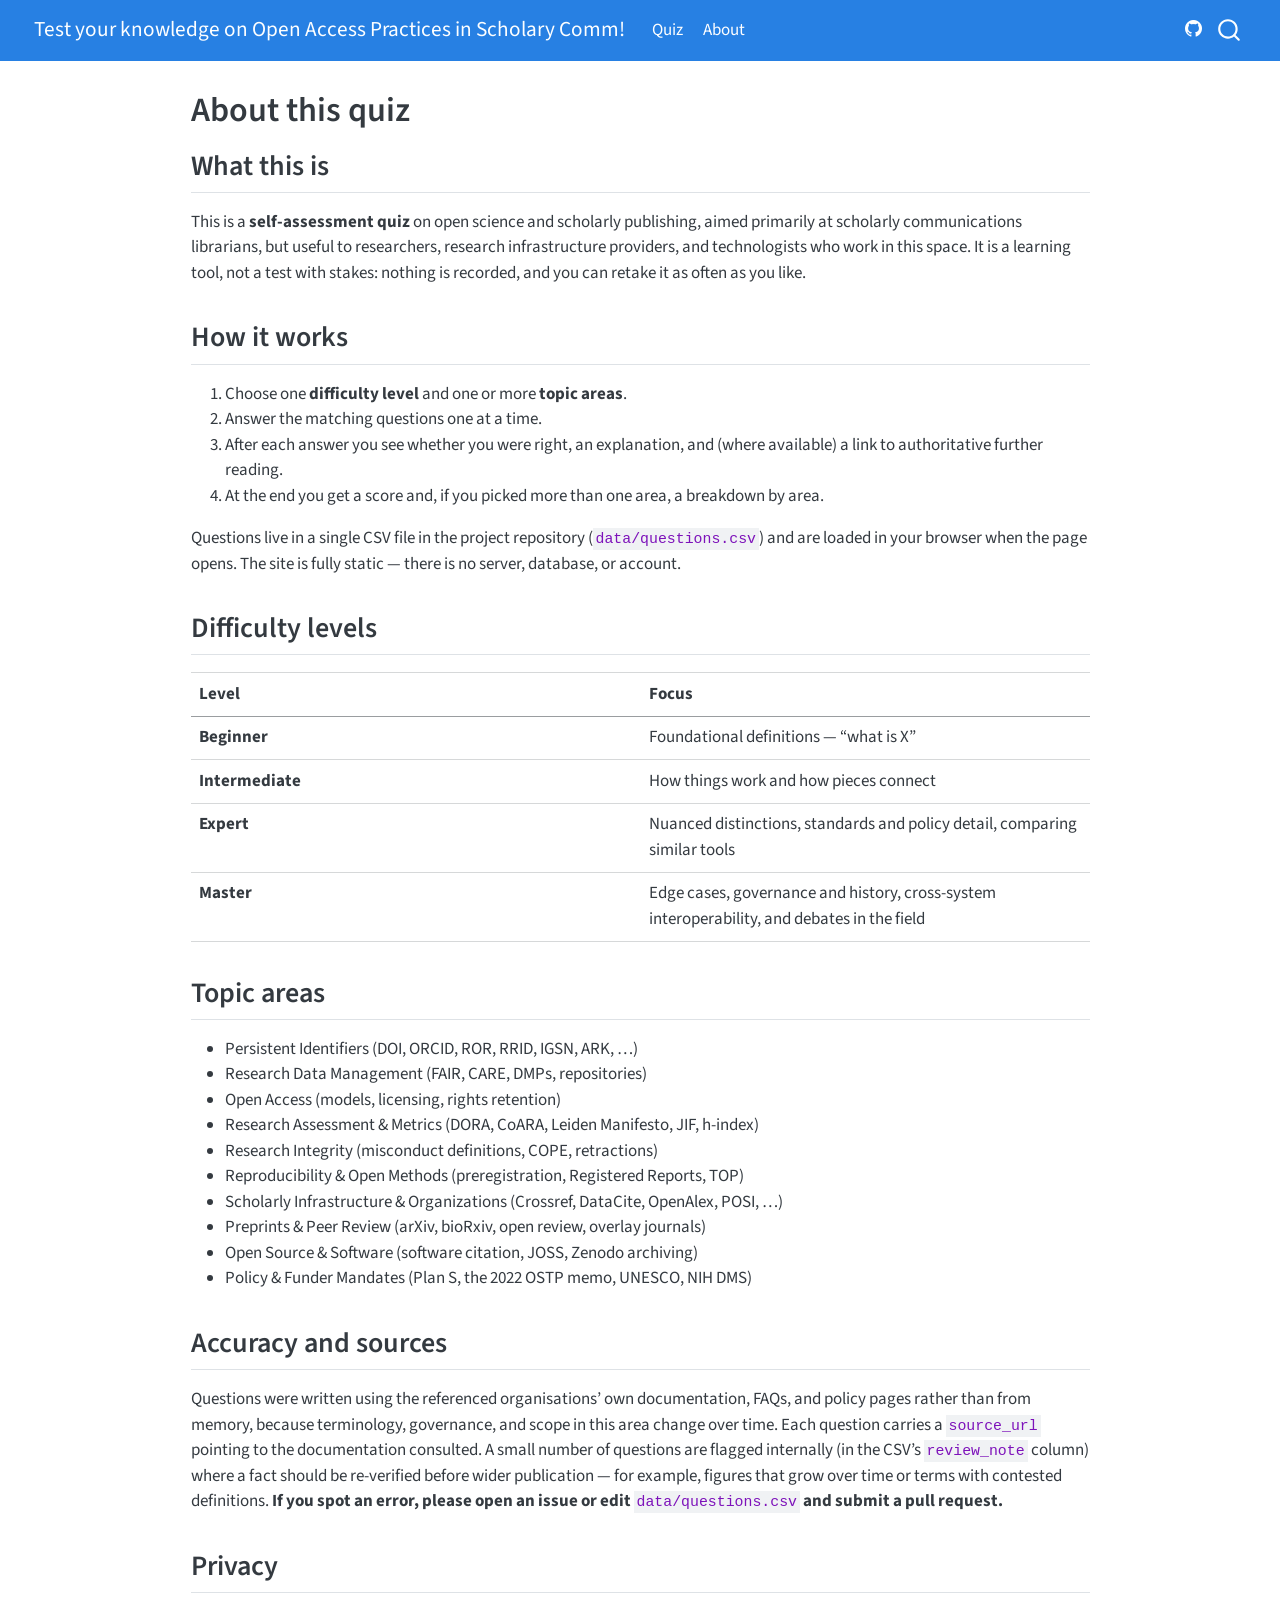
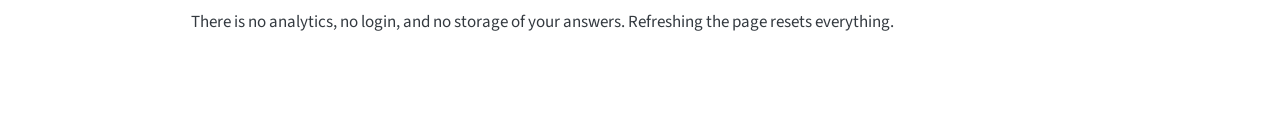
==== about.html @ f2f1d15b "Built site for gh-pages" ====
<!DOCTYPE html>
<html xmlns="http://www.w3.org/1999/xhtml" lang="en" xml:lang="en"><head>

<meta charset="utf-8">
<meta name="generator" content="quarto-1.8.25">

<meta name="viewport" content="width=device-width, initial-scale=1.0, user-scalable=yes">


<title>About this quiz – Test your knowledge on Open Access Practices in Scholary Comm!</title>
<style>
code{white-space: pre-wrap;}
span.smallcaps{font-variant: small-caps;}
div.columns{display: flex; gap: min(4vw, 1.5em);}
div.column{flex: auto; overflow-x: auto;}
div.hanging-indent{margin-left: 1.5em; text-indent: -1.5em;}
ul.task-list{list-style: none;}
ul.task-list li input[type="checkbox"] {
  width: 0.8em;
  margin: 0 0.8em 0.2em -1em; /* quarto-specific, see https://github.com/quarto-dev/quarto-cli/issues/4556 */ 
  vertical-align: middle;
}
</style>


<script src="site_libs/quarto-nav/quarto-nav.js"></script>
<script src="site_libs/quarto-nav/headroom.min.js"></script>
<script src="site_libs/clipboard/clipboard.min.js"></script>
<script src="site_libs/quarto-search/autocomplete.umd.js"></script>
<script src="site_libs/quarto-search/fuse.min.js"></script>
<script src="site_libs/quarto-search/quarto-search.js"></script>
<meta name="quarto:offset" content="./">
<script src="site_libs/quarto-html/quarto.js" type="module"></script>
<script src="site_libs/quarto-html/tabsets/tabsets.js" type="module"></script>
<script src="site_libs/quarto-html/axe/axe-check.js" type="module"></script>
<script src="site_libs/quarto-html/popper.min.js"></script>
<script src="site_libs/quarto-html/tippy.umd.min.js"></script>
<script src="site_libs/quarto-html/anchor.min.js"></script>
<link href="site_libs/quarto-html/tippy.css" rel="stylesheet">
<link href="site_libs/quarto-html/quarto-syntax-highlighting-7b89279ff1a6dce999919e0e67d4d9ec.css" rel="stylesheet" id="quarto-text-highlighting-styles">
<script src="site_libs/bootstrap/bootstrap.min.js"></script>
<link href="site_libs/bootstrap/bootstrap-icons.css" rel="stylesheet">
<link href="site_libs/bootstrap/bootstrap-02afda6dcc36a1441e1e183614794f8f.min.css" rel="stylesheet" append-hash="true" id="quarto-bootstrap" data-mode="light">
<script id="quarto-search-options" type="application/json">{
  "location": "navbar",
  "copy-button": false,
  "collapse-after": 3,
  "panel-placement": "end",
  "type": "overlay",
  "limit": 50,
  "keyboard-shortcut": [
    "f",
    "/",
    "s"
  ],
  "show-item-context": false,
  "language": {
    "search-no-results-text": "No results",
    "search-matching-documents-text": "matching documents",
    "search-copy-link-title": "Copy link to search",
    "search-hide-matches-text": "Hide additional matches",
    "search-more-match-text": "more match in this document",
    "search-more-matches-text": "more matches in this document",
    "search-clear-button-title": "Clear",
    "search-text-placeholder": "",
    "search-detached-cancel-button-title": "Cancel",
    "search-submit-button-title": "Submit",
    "search-label": "Search"
  }
}</script>
<meta name="viewport" content="width=device-width, initial-scale=1">


<link rel="stylesheet" href="styles.css">
</head>

<body class="nav-fixed fullcontent quarto-light">

<div id="quarto-search-results"></div>
  <header id="quarto-header" class="headroom fixed-top">
    <nav class="navbar navbar-expand-lg " data-bs-theme="dark">
      <div class="navbar-container container-fluid">
      <div class="navbar-brand-container mx-auto">
    <a href="./index.html" class="navbar-brand navbar-brand-logo">
    </a>
    <a class="navbar-brand" href="./index.html">
    <span class="navbar-title">Test your knowledge on Open Access Practices in Scholary Comm!</span>
    </a>
  </div>
            <div id="quarto-search" class="" title="Search"></div>
          <button class="navbar-toggler" type="button" data-bs-toggle="collapse" data-bs-target="#navbarCollapse" aria-controls="navbarCollapse" role="menu" aria-expanded="false" aria-label="Toggle navigation" onclick="if (window.quartoToggleHeadroom) { window.quartoToggleHeadroom(); }">
  <span class="navbar-toggler-icon"></span>
</button>
          <div class="collapse navbar-collapse" id="navbarCollapse">
            <ul class="navbar-nav navbar-nav-scroll me-auto">
  <li class="nav-item">
    <a class="nav-link" href="./index.html"> 
<span class="menu-text">Quiz</span></a>
  </li>  
  <li class="nav-item">
    <a class="nav-link active" href="./about.html" aria-current="page"> 
<span class="menu-text">About</span></a>
  </li>  
</ul>
          </div> <!-- /navcollapse -->
            <div class="quarto-navbar-tools">
    <a href="https://github.com/" title="" class="quarto-navigation-tool px-1" aria-label=""><i class="bi bi-github"></i></a>
</div>
      </div> <!-- /container-fluid -->
    </nav>
</header>
<!-- content -->
<div id="quarto-content" class="quarto-container page-columns page-rows-contents page-layout-article page-navbar">
<!-- sidebar -->
<!-- margin-sidebar -->
    
<!-- main -->
<main class="content" id="quarto-document-content">

<header id="title-block-header" class="quarto-title-block default">
<div class="quarto-title">
<h1 class="title">About this quiz</h1>
</div>



<div class="quarto-title-meta">

    
  
    
  </div>
  


</header>


<section id="what-this-is" class="level2">
<h2 class="anchored" data-anchor-id="what-this-is">What this is</h2>
<p>This is a <strong>self-assessment quiz</strong> on open science and scholarly publishing, aimed primarily at scholarly communications librarians, but useful to researchers, research infrastructure providers, and technologists who work in this space. It is a learning tool, not a test with stakes: nothing is recorded, and you can retake it as often as you like.</p>
</section>
<section id="how-it-works" class="level2">
<h2 class="anchored" data-anchor-id="how-it-works">How it works</h2>
<ol type="1">
<li>Choose one <strong>difficulty level</strong> and one or more <strong>topic areas</strong>.</li>
<li>Answer the matching questions one at a time.</li>
<li>After each answer you see whether you were right, an explanation, and (where available) a link to authoritative further reading.</li>
<li>At the end you get a score and, if you picked more than one area, a breakdown by area.</li>
</ol>
<p>Questions live in a single CSV file in the project repository (<code>data/questions.csv</code>) and are loaded in your browser when the page opens. The site is fully static — there is no server, database, or account.</p>
</section>
<section id="difficulty-levels" class="level2">
<h2 class="anchored" data-anchor-id="difficulty-levels">Difficulty levels</h2>
<table class="caption-top table">
<colgroup>
<col style="width: 50%">
<col style="width: 50%">
</colgroup>
<thead>
<tr class="header">
<th>Level</th>
<th>Focus</th>
</tr>
</thead>
<tbody>
<tr class="odd">
<td><strong>Beginner</strong></td>
<td>Foundational definitions — “what is X”</td>
</tr>
<tr class="even">
<td><strong>Intermediate</strong></td>
<td>How things work and how pieces connect</td>
</tr>
<tr class="odd">
<td><strong>Expert</strong></td>
<td>Nuanced distinctions, standards and policy detail, comparing similar tools</td>
</tr>
<tr class="even">
<td><strong>Master</strong></td>
<td>Edge cases, governance and history, cross-system interoperability, and debates in the field</td>
</tr>
</tbody>
</table>
</section>
<section id="topic-areas" class="level2">
<h2 class="anchored" data-anchor-id="topic-areas">Topic areas</h2>
<ul>
<li>Persistent Identifiers (DOI, ORCID, ROR, RRID, IGSN, ARK, …)</li>
<li>Research Data Management (FAIR, CARE, DMPs, repositories)</li>
<li>Open Access (models, licensing, rights retention)</li>
<li>Research Assessment &amp; Metrics (DORA, CoARA, Leiden Manifesto, JIF, h-index)</li>
<li>Research Integrity (misconduct definitions, COPE, retractions)</li>
<li>Reproducibility &amp; Open Methods (preregistration, Registered Reports, TOP)</li>
<li>Scholarly Infrastructure &amp; Organizations (Crossref, DataCite, OpenAlex, POSI, …)</li>
<li>Preprints &amp; Peer Review (arXiv, bioRxiv, open review, overlay journals)</li>
<li>Open Source &amp; Software (software citation, JOSS, Zenodo archiving)</li>
<li>Policy &amp; Funder Mandates (Plan S, the 2022 OSTP memo, UNESCO, NIH DMS)</li>
</ul>
</section>
<section id="accuracy-and-sources" class="level2">
<h2 class="anchored" data-anchor-id="accuracy-and-sources">Accuracy and sources</h2>
<p>Questions were written using the referenced organisations’ own documentation, FAQs, and policy pages rather than from memory, because terminology, governance, and scope in this area change over time. Each question carries a <code>source_url</code> pointing to the documentation consulted. A small number of questions are flagged internally (in the CSV’s <code>review_note</code> column) where a fact should be re-verified before wider publication — for example, figures that grow over time or terms with contested definitions. <strong>If you spot an error, please open an issue or edit <code>data/questions.csv</code> and submit a pull request.</strong></p>
</section>
<section id="privacy" class="level2">
<h2 class="anchored" data-anchor-id="privacy">Privacy</h2>
<p>There is no analytics, no login, and no storage of your answers. Refreshing the page resets everything.</p>


</section>

</main> <!-- /main -->
<script id="quarto-html-after-body" type="application/javascript">
  window.document.addEventListener("DOMContentLoaded", function (event) {
    const icon = "";
    const anchorJS = new window.AnchorJS();
    anchorJS.options = {
      placement: 'right',
      icon: icon
    };
    anchorJS.add('.anchored');
    const isCodeAnnotation = (el) => {
      for (const clz of el.classList) {
        if (clz.startsWith('code-annotation-')) {                     
          return true;
        }
      }
      return false;
    }
    const onCopySuccess = function(e) {
      // button target
      const button = e.trigger;
      // don't keep focus
      button.blur();
      // flash "checked"
      button.classList.add('code-copy-button-checked');
      var currentTitle = button.getAttribute("title");
      button.setAttribute("title", "Copied!");
      let tooltip;
      if (window.bootstrap) {
        button.setAttribute("data-bs-toggle", "tooltip");
        button.setAttribute("data-bs-placement", "left");
        button.setAttribute("data-bs-title", "Copied!");
        tooltip = new bootstrap.Tooltip(button, 
          { trigger: "manual", 
            customClass: "code-copy-button-tooltip",
            offset: [0, -8]});
        tooltip.show();    
      }
      setTimeout(function() {
        if (tooltip) {
          tooltip.hide();
          button.removeAttribute("data-bs-title");
          button.removeAttribute("data-bs-toggle");
          button.removeAttribute("data-bs-placement");
        }
        button.setAttribute("title", currentTitle);
        button.classList.remove('code-copy-button-checked');
      }, 1000);
      // clear code selection
      e.clearSelection();
    }
    const getTextToCopy = function(trigger) {
      const outerScaffold = trigger.parentElement.cloneNode(true);
      const codeEl = outerScaffold.querySelector('code');
      for (const childEl of codeEl.children) {
        if (isCodeAnnotation(childEl)) {
          childEl.remove();
        }
      }
      return codeEl.innerText;
    }
    const clipboard = new window.ClipboardJS('.code-copy-button:not([data-in-quarto-modal])', {
      text: getTextToCopy
    });
    clipboard.on('success', onCopySuccess);
    if (window.document.getElementById('quarto-embedded-source-code-modal')) {
      const clipboardModal = new window.ClipboardJS('.code-copy-button[data-in-quarto-modal]', {
        text: getTextToCopy,
        container: window.document.getElementById('quarto-embedded-source-code-modal')
      });
      clipboardModal.on('success', onCopySuccess);
    }
      var localhostRegex = new RegExp(/^(?:http|https):\/\/localhost\:?[0-9]*\//);
      var mailtoRegex = new RegExp(/^mailto:/);
        var filterRegex = new RegExp('/' + window.location.host + '/');
      var isInternal = (href) => {
          return filterRegex.test(href) || localhostRegex.test(href) || mailtoRegex.test(href);
      }
      // Inspect non-navigation links and adorn them if external
     var links = window.document.querySelectorAll('a[href]:not(.nav-link):not(.navbar-brand):not(.toc-action):not(.sidebar-link):not(.sidebar-item-toggle):not(.pagination-link):not(.no-external):not([aria-hidden]):not(.dropdown-item):not(.quarto-navigation-tool):not(.about-link)');
      for (var i=0; i<links.length; i++) {
        const link = links[i];
        if (!isInternal(link.href)) {
          // undo the damage that might have been done by quarto-nav.js in the case of
          // links that we want to consider external
          if (link.dataset.originalHref !== undefined) {
            link.href = link.dataset.originalHref;
          }
        }
      }
    function tippyHover(el, contentFn, onTriggerFn, onUntriggerFn) {
      const config = {
        allowHTML: true,
        maxWidth: 500,
        delay: 100,
        arrow: false,
        appendTo: function(el) {
            return el.parentElement;
        },
        interactive: true,
        interactiveBorder: 10,
        theme: 'quarto',
        placement: 'bottom-start',
      };
      if (contentFn) {
        config.content = contentFn;
      }
      if (onTriggerFn) {
        config.onTrigger = onTriggerFn;
      }
      if (onUntriggerFn) {
        config.onUntrigger = onUntriggerFn;
      }
      window.tippy(el, config); 
    }
    const noterefs = window.document.querySelectorAll('a[role="doc-noteref"]');
    for (var i=0; i<noterefs.length; i++) {
      const ref = noterefs[i];
      tippyHover(ref, function() {
        // use id or data attribute instead here
        let href = ref.getAttribute('data-footnote-href') || ref.getAttribute('href');
        try { href = new URL(href).hash; } catch {}
        const id = href.replace(/^#\/?/, "");
        const note = window.document.getElementById(id);
        if (note) {
          return note.innerHTML;
        } else {
          return "";
        }
      });
    }
    const xrefs = window.document.querySelectorAll('a.quarto-xref');
    const processXRef = (id, note) => {
      // Strip column container classes
      const stripColumnClz = (el) => {
        el.classList.remove("page-full", "page-columns");
        if (el.children) {
          for (const child of el.children) {
            stripColumnClz(child);
          }
        }
      }
      stripColumnClz(note)
      if (id === null || id.startsWith('sec-')) {
        // Special case sections, only their first couple elements
        const container = document.createElement("div");
        if (note.children && note.children.length > 2) {
          container.appendChild(note.children[0].cloneNode(true));
          for (let i = 1; i < note.children.length; i++) {
            const child = note.children[i];
            if (child.tagName === "P" && child.innerText === "") {
              continue;
            } else {
              container.appendChild(child.cloneNode(true));
              break;
            }
          }
          if (window.Quarto?.typesetMath) {
            window.Quarto.typesetMath(container);
          }
          return container.innerHTML
        } else {
          if (window.Quarto?.typesetMath) {
            window.Quarto.typesetMath(note);
          }
          return note.innerHTML;
        }
      } else {
        // Remove any anchor links if they are present
        const anchorLink = note.querySelector('a.anchorjs-link');
        if (anchorLink) {
          anchorLink.remove();
        }
        if (window.Quarto?.typesetMath) {
          window.Quarto.typesetMath(note);
        }
        if (note.classList.contains("callout")) {
          return note.outerHTML;
        } else {
          return note.innerHTML;
        }
      }
    }
    for (var i=0; i<xrefs.length; i++) {
      const xref = xrefs[i];
      tippyHover(xref, undefined, function(instance) {
        instance.disable();
        let url = xref.getAttribute('href');
        let hash = undefined; 
        if (url.startsWith('#')) {
          hash = url;
        } else {
          try { hash = new URL(url).hash; } catch {}
        }
        if (hash) {
          const id = hash.replace(/^#\/?/, "");
          const note = window.document.getElementById(id);
          if (note !== null) {
            try {
              const html = processXRef(id, note.cloneNode(true));
              instance.setContent(html);
            } finally {
              instance.enable();
              instance.show();
            }
          } else {
            // See if we can fetch this
            fetch(url.split('#')[0])
            .then(res => res.text())
            .then(html => {
              const parser = new DOMParser();
              const htmlDoc = parser.parseFromString(html, "text/html");
              const note = htmlDoc.getElementById(id);
              if (note !== null) {
                const html = processXRef(id, note);
                instance.setContent(html);
              } 
            }).finally(() => {
              instance.enable();
              instance.show();
            });
          }
        } else {
          // See if we can fetch a full url (with no hash to target)
          // This is a special case and we should probably do some content thinning / targeting
          fetch(url)
          .then(res => res.text())
          .then(html => {
            const parser = new DOMParser();
            const htmlDoc = parser.parseFromString(html, "text/html");
            const note = htmlDoc.querySelector('main.content');
            if (note !== null) {
              // This should only happen for chapter cross references
              // (since there is no id in the URL)
              // remove the first header
              if (note.children.length > 0 && note.children[0].tagName === "HEADER") {
                note.children[0].remove();
              }
              const html = processXRef(null, note);
              instance.setContent(html);
            } 
          }).finally(() => {
            instance.enable();
            instance.show();
          });
        }
      }, function(instance) {
      });
    }
        let selectedAnnoteEl;
        const selectorForAnnotation = ( cell, annotation) => {
          let cellAttr = 'data-code-cell="' + cell + '"';
          let lineAttr = 'data-code-annotation="' +  annotation + '"';
          const selector = 'span[' + cellAttr + '][' + lineAttr + ']';
          return selector;
        }
        const selectCodeLines = (annoteEl) => {
          const doc = window.document;
          const targetCell = annoteEl.getAttribute("data-target-cell");
          const targetAnnotation = annoteEl.getAttribute("data-target-annotation");
          const annoteSpan = window.document.querySelector(selectorForAnnotation(targetCell, targetAnnotation));
          const lines = annoteSpan.getAttribute("data-code-lines").split(",");
          const lineIds = lines.map((line) => {
            return targetCell + "-" + line;
          })
          let top = null;
          let height = null;
          let parent = null;
          if (lineIds.length > 0) {
              //compute the position of the single el (top and bottom and make a div)
              const el = window.document.getElementById(lineIds[0]);
              top = el.offsetTop;
              height = el.offsetHeight;
              parent = el.parentElement.parentElement;
            if (lineIds.length > 1) {
              const lastEl = window.document.getElementById(lineIds[lineIds.length - 1]);
              const bottom = lastEl.offsetTop + lastEl.offsetHeight;
              height = bottom - top;
            }
            if (top !== null && height !== null && parent !== null) {
              // cook up a div (if necessary) and position it 
              let div = window.document.getElementById("code-annotation-line-highlight");
              if (div === null) {
                div = window.document.createElement("div");
                div.setAttribute("id", "code-annotation-line-highlight");
                div.style.position = 'absolute';
                parent.appendChild(div);
              }
              div.style.top = top - 2 + "px";
              div.style.height = height + 4 + "px";
              div.style.left = 0;
              let gutterDiv = window.document.getElementById("code-annotation-line-highlight-gutter");
              if (gutterDiv === null) {
                gutterDiv = window.document.createElement("div");
                gutterDiv.setAttribute("id", "code-annotation-line-highlight-gutter");
                gutterDiv.style.position = 'absolute';
                const codeCell = window.document.getElementById(targetCell);
                const gutter = codeCell.querySelector('.code-annotation-gutter');
                gutter.appendChild(gutterDiv);
              }
              gutterDiv.style.top = top - 2 + "px";
              gutterDiv.style.height = height + 4 + "px";
            }
            selectedAnnoteEl = annoteEl;
          }
        };
        const unselectCodeLines = () => {
          const elementsIds = ["code-annotation-line-highlight", "code-annotation-line-highlight-gutter"];
          elementsIds.forEach((elId) => {
            const div = window.document.getElementById(elId);
            if (div) {
              div.remove();
            }
          });
          selectedAnnoteEl = undefined;
        };
          // Handle positioning of the toggle
      window.addEventListener(
        "resize",
        throttle(() => {
          elRect = undefined;
          if (selectedAnnoteEl) {
            selectCodeLines(selectedAnnoteEl);
          }
        }, 10)
      );
      function throttle(fn, ms) {
      let throttle = false;
      let timer;
        return (...args) => {
          if(!throttle) { // first call gets through
              fn.apply(this, args);
              throttle = true;
          } else { // all the others get throttled
              if(timer) clearTimeout(timer); // cancel #2
              timer = setTimeout(() => {
                fn.apply(this, args);
                timer = throttle = false;
              }, ms);
          }
        };
      }
        // Attach click handler to the DT
        const annoteDls = window.document.querySelectorAll('dt[data-target-cell]');
        for (const annoteDlNode of annoteDls) {
          annoteDlNode.addEventListener('click', (event) => {
            const clickedEl = event.target;
            if (clickedEl !== selectedAnnoteEl) {
              unselectCodeLines();
              const activeEl = window.document.querySelector('dt[data-target-cell].code-annotation-active');
              if (activeEl) {
                activeEl.classList.remove('code-annotation-active');
              }
              selectCodeLines(clickedEl);
              clickedEl.classList.add('code-annotation-active');
            } else {
              // Unselect the line
              unselectCodeLines();
              clickedEl.classList.remove('code-annotation-active');
            }
          });
        }
    const findCites = (el) => {
      const parentEl = el.parentElement;
      if (parentEl) {
        const cites = parentEl.dataset.cites;
        if (cites) {
          return {
            el,
            cites: cites.split(' ')
          };
        } else {
          return findCites(el.parentElement)
        }
      } else {
        return undefined;
      }
    };
    var bibliorefs = window.document.querySelectorAll('a[role="doc-biblioref"]');
    for (var i=0; i<bibliorefs.length; i++) {
      const ref = bibliorefs[i];
      const citeInfo = findCites(ref);
      if (citeInfo) {
        tippyHover(citeInfo.el, function() {
          var popup = window.document.createElement('div');
          citeInfo.cites.forEach(function(cite) {
            var citeDiv = window.document.createElement('div');
            citeDiv.classList.add('hanging-indent');
            citeDiv.classList.add('csl-entry');
            var biblioDiv = window.document.getElementById('ref-' + cite);
            if (biblioDiv) {
              citeDiv.innerHTML = biblioDiv.innerHTML;
            }
            popup.appendChild(citeDiv);
          });
          return popup.innerHTML;
        });
      }
    }
  });
  </script>
</div> <!-- /content -->




</body></html>
---- site_libs/quarto-html/tippy.css ----
.tippy-box[data-animation=fade][data-state=hidden]{opacity:0}[data-tippy-root]{max-width:calc(100vw - 10px)}.tippy-box{position:relative;background-color:#333;color:#fff;border-radius:4px;font-size:14px;line-height:1.4;white-space:normal;outline:0;transition-property:transform,visibility,opacity}.tippy-box[data-placement^=top]>.tippy-arrow{bottom:0}.tippy-box[data-placement^=top]>.tippy-arrow:before{bottom:-7px;left:0;border-width:8px 8px 0;border-top-color:initial;transform-origin:center top}.tippy-box[data-placement^=bottom]>.tippy-arrow{top:0}.tippy-box[data-placement^=bottom]>.tippy-arrow:before{top:-7px;left:0;border-width:0 8px 8px;border-bottom-color:initial;transform-origin:center bottom}.tippy-box[data-placement^=left]>.tippy-arrow{right:0}.tippy-box[data-placement^=left]>.tippy-arrow:before{border-width:8px 0 8px 8px;border-left-color:initial;right:-7px;transform-origin:center left}.tippy-box[data-placement^=right]>.tippy-arrow{left:0}.tippy-box[data-placement^=right]>.tippy-arrow:before{left:-7px;border-width:8px 8px 8px 0;border-right-color:initial;transform-origin:center right}.tippy-box[data-inertia][data-state=visible]{transition-timing-function:cubic-bezier(.54,1.5,.38,1.11)}.tippy-arrow{width:16px;height:16px;color:#333}.tippy-arrow:before{content:"";position:absolute;border-color:transparent;border-style:solid}.tippy-content{position:relative;padding:5px 9px;z-index:1}
---- site_libs/quarto-html/quarto-syntax-highlighting-7b89279ff1a6dce999919e0e67d4d9ec.css ----
/* quarto syntax highlight colors */
:root {
  --quarto-hl-ot-color: #003B4F;
  --quarto-hl-at-color: #657422;
  --quarto-hl-ss-color: #20794D;
  --quarto-hl-an-color: #5E5E5E;
  --quarto-hl-fu-color: #4758AB;
  --quarto-hl-st-color: #20794D;
  --quarto-hl-cf-color: #003B4F;
  --quarto-hl-op-color: #5E5E5E;
  --quarto-hl-er-color: #AD0000;
  --quarto-hl-bn-color: #AD0000;
  --quarto-hl-al-color: #AD0000;
  --quarto-hl-va-color: #111111;
  --quarto-hl-bu-color: inherit;
  --quarto-hl-ex-color: inherit;
  --quarto-hl-pp-color: #AD0000;
  --quarto-hl-in-color: #5E5E5E;
  --quarto-hl-vs-color: #20794D;
  --quarto-hl-wa-color: #5E5E5E;
  --quarto-hl-do-color: #5E5E5E;
  --quarto-hl-im-color: #00769E;
  --quarto-hl-ch-color: #20794D;
  --quarto-hl-dt-color: #AD0000;
  --quarto-hl-fl-color: #AD0000;
  --quarto-hl-co-color: #5E5E5E;
  --quarto-hl-cv-color: #5E5E5E;
  --quarto-hl-cn-color: #8f5902;
  --quarto-hl-sc-color: #5E5E5E;
  --quarto-hl-dv-color: #AD0000;
  --quarto-hl-kw-color: #003B4F;
}

/* other quarto variables */
:root {
  --quarto-font-monospace: SFMono-Regular, Menlo, Monaco, Consolas, "Liberation Mono", "Courier New", monospace;
}

/* syntax highlight based on Pandoc's rules */
pre > code.sourceCode > span {
  color: #003B4F;
}

code.sourceCode > span {
  color: #003B4F;
}

div.sourceCode,
div.sourceCode pre.sourceCode {
  color: #003B4F;
}

/* Normal */
code span {
  color: #003B4F;
}

/* Alert */
code span.al {
  color: #AD0000;
  font-style: inherit;
}

/* Annotation */
code span.an {
  color: #5E5E5E;
  font-style: inherit;
}

/* Attribute */
code span.at {
  color: #657422;
  font-style: inherit;
}

/* BaseN */
code span.bn {
  color: #AD0000;
  font-style: inherit;
}

/* BuiltIn */
code span.bu {
  font-style: inherit;
}

/* ControlFlow */
code span.cf {
  color: #003B4F;
  font-weight: bold;
  font-style: inherit;
}

/* Char */
code span.ch {
  color: #20794D;
  font-style: inherit;
}

/* Constant */
code span.cn {
  color: #8f5902;
  font-style: inherit;
}

/* Comment */
code span.co {
  color: #5E5E5E;
  font-style: inherit;
}

/* CommentVar */
code span.cv {
  color: #5E5E5E;
  font-style: italic;
}

/* Documentation */
code span.do {
  color: #5E5E5E;
  font-style: italic;
}

/* DataType */
code span.dt {
  color: #AD0000;
  font-style: inherit;
}

/* DecVal */
code span.dv {
  color: #AD0000;
  font-style: inherit;
}

/* Error */
code span.er {
  color: #AD0000;
  font-style: inherit;
}

/* Extension */
code span.ex {
  font-style: inherit;
}

/* Float */
code span.fl {
  color: #AD0000;
  font-style: inherit;
}

/* Function */
code span.fu {
  color: #4758AB;
  font-style: inherit;
}

/* Import */
code span.im {
  color: #00769E;
  font-style: inherit;
}

/* Information */
code span.in {
  color: #5E5E5E;
  font-style: inherit;
}

/* Keyword */
code span.kw {
  color: #003B4F;
  font-weight: bold;
  font-style: inherit;
}

/* Operator */
code span.op {
  color: #5E5E5E;
  font-style: inherit;
}

/* Other */
code span.ot {
  color: #003B4F;
  font-style: inherit;
}

/* Preprocessor */
code span.pp {
  color: #AD0000;
  font-style: inherit;
}

/* SpecialChar */
code span.sc {
  color: #5E5E5E;
  font-style: inherit;
}

/* SpecialString */
code span.ss {
  color: #20794D;
  font-style: inherit;
}

/* String */
code span.st {
  color: #20794D;
  font-style: inherit;
}

/* Variable */
code span.va {
  color: #111111;
  font-style: inherit;
}

/* VerbatimString */
code span.vs {
  color: #20794D;
  font-style: inherit;
}

/* Warning */
code span.wa {
  color: #5E5E5E;
  font-style: italic;
}

.prevent-inlining {
  content: "</";
}

/*# sourceMappingURL=3944bc705cfaf4c80e56f77c5205168a.css.map */
---- styles.css ----
/* ==========================================================================
   Styles for the Open Science self-assessment quiz.
   The site uses Quarto's "cosmo" Bootstrap theme; these rules style the custom
   quiz component (everything prefixed .qa-) on top of it.
   Design goals: clean, minimal, professional; comfortable on desktop and
   mobile; accessible (visible focus, high contrast, never colour alone).
   ========================================================================== */

/* Colour tokens. Chosen for WCAG AA contrast against white backgrounds. */
:root {
  --qa-primary: #1f6feb;          /* action blue */
  --qa-primary-dark: #1a5fd0;
  --qa-correct-bg: #e6f4ea;       /* pale green */
  --qa-correct-border: #1a7f37;   /* green, ~5.2:1 on white */
  --qa-correct-text: #14532d;
  --qa-wrong-bg: #fdecea;         /* pale red */
  --qa-wrong-border: #b42318;     /* red, ~5.9:1 on white */
  --qa-wrong-text: #7a1710;
  --qa-border: #d0d7de;
  --qa-muted: #57606a;
  --qa-surface: #ffffff;
  --qa-surface-alt: #f6f8fa;
}

/* ---- Layout container ---------------------------------------------------- */
.quiz-app {
  max-width: 780px;
  margin: 1.5rem auto;
}

.quiz-app h2 {
  margin-top: 0.5rem;
}

/* ---- Fieldsets (level + area selection) --------------------------------- */
.qa-fieldset {
  border: 1px solid var(--qa-border);
  border-radius: 10px;
  padding: 1rem 1.1rem 1.1rem;
  margin: 0 0 1.25rem;
}

.qa-fieldset > legend {
  font-weight: 600;
  font-size: 1.05rem;
  padding: 0 0.4rem;
  width: auto;
  margin-bottom: 0.25rem;
}

/* A single selectable choice (radio or checkbox row). */
.qa-choice {
  display: flex;
  align-items: flex-start;
  gap: 0.65rem;
  padding: 0.6rem 0.7rem;
  border-radius: 8px;
  cursor: pointer;
  transition: background-color 0.12s ease;
}
.qa-choice:hover {
  background-color: var(--qa-surface-alt);
}
.qa-choice input {
  margin-top: 0.2rem;
  width: 1.05rem;
  height: 1.05rem;
  flex: 0 0 auto;
}
.qa-choice-text {
  display: flex;
  flex-direction: column;
}
.qa-choice-title {
  font-weight: 600;
}
.qa-choice-hint {
  font-size: 0.85rem;
  color: var(--qa-muted);
}

/* Select-all / clear-all links inside the area fieldset. */
.qa-area-controls {
  display: flex;
  gap: 1rem;
  margin: 0 0 0.5rem 0.2rem;
}
.qa-link-btn {
  background: none;
  border: none;
  color: var(--qa-primary);
  padding: 0;
  font-size: 0.85rem;
  cursor: pointer;
  text-decoration: underline;
}

/* ---- Buttons ------------------------------------------------------------ */
.qa-btn {
  display: inline-block;
  font-size: 1rem;
  font-weight: 600;
  padding: 0.6rem 1.2rem;
  border-radius: 8px;
  border: 1px solid var(--qa-border);
  background: var(--qa-surface);
  color: #1f2328;
  cursor: pointer;
  transition: background-color 0.12s ease, border-color 0.12s ease;
}
.qa-btn:hover:not(:disabled) {
  background: var(--qa-surface-alt);
}
.qa-btn-primary {
  background: var(--qa-primary);
  border-color: var(--qa-primary);
  color: #fff;
}
.qa-btn-primary:hover:not(:disabled) {
  background: var(--qa-primary-dark);
  border-color: var(--qa-primary-dark);
}
.qa-btn:disabled {
  opacity: 0.5;
  cursor: not-allowed;
}

.qa-start-row {
  display: flex;
  flex-wrap: wrap;
  align-items: center;
  gap: 0.9rem;
  margin-top: 0.5rem;
}
.qa-count {
  margin: 0;
  color: var(--qa-muted);
  font-size: 0.95rem;
}

/* ---- Progress ----------------------------------------------------------- */
.qa-progress {
  margin-bottom: 0.75rem;
}
.qa-progress-text {
  font-size: 0.9rem;
  color: var(--qa-muted);
  font-weight: 600;
}
.qa-progress-bar {
  margin-top: 0.35rem;
  height: 6px;
  background: var(--qa-surface-alt);
  border-radius: 999px;
  overflow: hidden;
}
.qa-progress-fill {
  height: 100%;
  background: var(--qa-primary);
  transition: width 0.2s ease;
}

/* ---- Question metadata tags --------------------------------------------- */
.qa-qmeta {
  margin: 0 0 0.5rem;
  display: flex;
  gap: 0.4rem;
  flex-wrap: wrap;
}
.qa-tag {
  font-size: 0.78rem;
  font-weight: 600;
  color: var(--qa-muted);
  background: var(--qa-surface-alt);
  border: 1px solid var(--qa-border);
  border-radius: 999px;
  padding: 0.12rem 0.6rem;
}
.qa-question {
  font-size: 1.3rem;
  line-height: 1.4;
  margin: 0.25rem 0 1rem;
}

/* ---- Answer options ----------------------------------------------------- */
.qa-options {
  display: flex;
  flex-direction: column;
  gap: 0.55rem;
  margin-bottom: 1rem;
}
.qa-option {
  display: flex;
  align-items: flex-start;
  gap: 0.7rem;
  width: 100%;
  text-align: left;
  padding: 0.75rem 0.85rem;
  border: 1px solid var(--qa-border);
  border-radius: 9px;
  background: var(--qa-surface);
  font-size: 1rem;
  line-height: 1.45;
  cursor: pointer;
  transition: border-color 0.12s ease, background-color 0.12s ease;
}
.qa-option:hover:not(:disabled) {
  border-color: var(--qa-primary);
  background: var(--qa-surface-alt);
}
.qa-option:disabled {
  cursor: default;
}
.qa-option-letter {
  flex: 0 0 auto;
  font-weight: 700;
  color: var(--qa-muted);
  width: 1.4rem;
  text-align: center;
}
.qa-option-body {
  flex: 1 1 auto;
}
.qa-option-mark {
  flex: 0 0 auto;
  font-weight: 700;
  font-size: 1.1rem;
}

/* Correct / wrong option states after answering (icon + colour + border). */
.qa-option-correct {
  border-color: var(--qa-correct-border);
  background: var(--qa-correct-bg);
  color: var(--qa-correct-text);
}
.qa-option-correct .qa-option-letter,
.qa-option-correct .qa-option-mark { color: var(--qa-correct-border); }

.qa-option-wrong {
  border-color: var(--qa-wrong-border);
  background: var(--qa-wrong-bg);
  color: var(--qa-wrong-text);
}
.qa-option-wrong .qa-option-letter,
.qa-option-wrong .qa-option-mark { color: var(--qa-wrong-border); }

/* ---- Feedback block ----------------------------------------------------- */
.qa-feedback {
  border-radius: 9px;
  padding: 0 0 0.25rem;
}
.qa-feedback:focus {
  outline: none;  /* focus is moved here programmatically; avoid a stray ring */
}
.qa-feedback-heading {
  display: flex;
  align-items: center;
  gap: 0.5rem;
  font-size: 1.1rem;
  font-weight: 700;
  margin: 0.25rem 0 0.5rem;
}
.qa-feedback-correct .qa-feedback-heading { color: var(--qa-correct-border); }
.qa-feedback-wrong .qa-feedback-heading { color: var(--qa-wrong-border); }
.qa-feedback-icon { font-size: 1.25rem; }

.qa-explanation {
  margin: 0 0 0.6rem;
  line-height: 1.55;
}
.qa-explanation-why {
  color: var(--qa-muted);
  font-size: 0.95rem;
}
.qa-source {
  margin: 0 0 0.9rem;
}
.qa-source a {
  font-weight: 600;
  text-decoration: none;
}
.qa-source a:hover { text-decoration: underline; }

/* ---- Summary ------------------------------------------------------------ */
.qa-score {
  display: flex;
  align-items: baseline;
  gap: 0.5rem;
  margin: 0.25rem 0 1rem;
}
.qa-score-big {
  font-size: 2.2rem;
  font-weight: 700;
}
.qa-score-pct {
  font-size: 1.2rem;
  color: var(--qa-muted);
}
.qa-breakdown {
  width: 100%;
  border-collapse: collapse;
  margin: 0.5rem 0 1.25rem;
}
.qa-breakdown th, .qa-breakdown td {
  text-align: left;
  padding: 0.5rem 0.6rem;
  border-bottom: 1px solid var(--qa-border);
}
.qa-breakdown thead th {
  border-bottom: 2px solid var(--qa-border);
  font-size: 0.9rem;
}

/* Collapsible per-question review. */
.qa-review {
  margin: 0.5rem 0 1.25rem;
  border: 1px solid var(--qa-border);
  border-radius: 9px;
  padding: 0.5rem 0.9rem;
}
.qa-review > summary {
  cursor: pointer;
  font-weight: 600;
  padding: 0.35rem 0;
}
.qa-review-item {
  padding: 0.75rem 0;
  border-top: 1px solid var(--qa-border);
}
.qa-review-q { font-weight: 600; margin: 0 0 0.35rem; }
.qa-review-ok { color: var(--qa-correct-border); }
.qa-review-no { color: var(--qa-wrong-border); }
.qa-review-a { margin: 0 0 0.25rem; font-size: 0.95rem; }
.qa-review-yours { color: var(--qa-wrong-text); }
.qa-review-exp { margin: 0.25rem 0 0; font-size: 0.92rem; color: var(--qa-muted); }

/* ---- Accessibility helpers ---------------------------------------------- */
/* Visible focus ring for keyboard users on all interactive elements. */
.quiz-app button:focus-visible,
.quiz-app input:focus-visible,
.quiz-app a:focus-visible,
.quiz-app summary:focus-visible {
  outline: 3px solid var(--qa-primary);
  outline-offset: 2px;
}

/* Text available to screen readers but hidden visually. */
.qa-visually-hidden {
  position: absolute !important;
  width: 1px; height: 1px;
  padding: 0; margin: -1px;
  overflow: hidden; clip: rect(0 0 0 0);
  white-space: nowrap; border: 0;
}

/* ---- Small screens ------------------------------------------------------ */
@media (max-width: 520px) {
  .qa-question { font-size: 1.15rem; }
  .qa-score-big { font-size: 1.8rem; }
  .qa-start-row { flex-direction: column; align-items: stretch; }
  .qa-btn { width: 100%; }
}

/* ---- Respect reduced-motion preferences --------------------------------- */
@media (prefers-reduced-motion: reduce) {
  .qa-progress-fill, .qa-option, .qa-btn, .qa-choice { transition: none; }
  .quiz-app :where(*) { scroll-behavior: auto; }
}
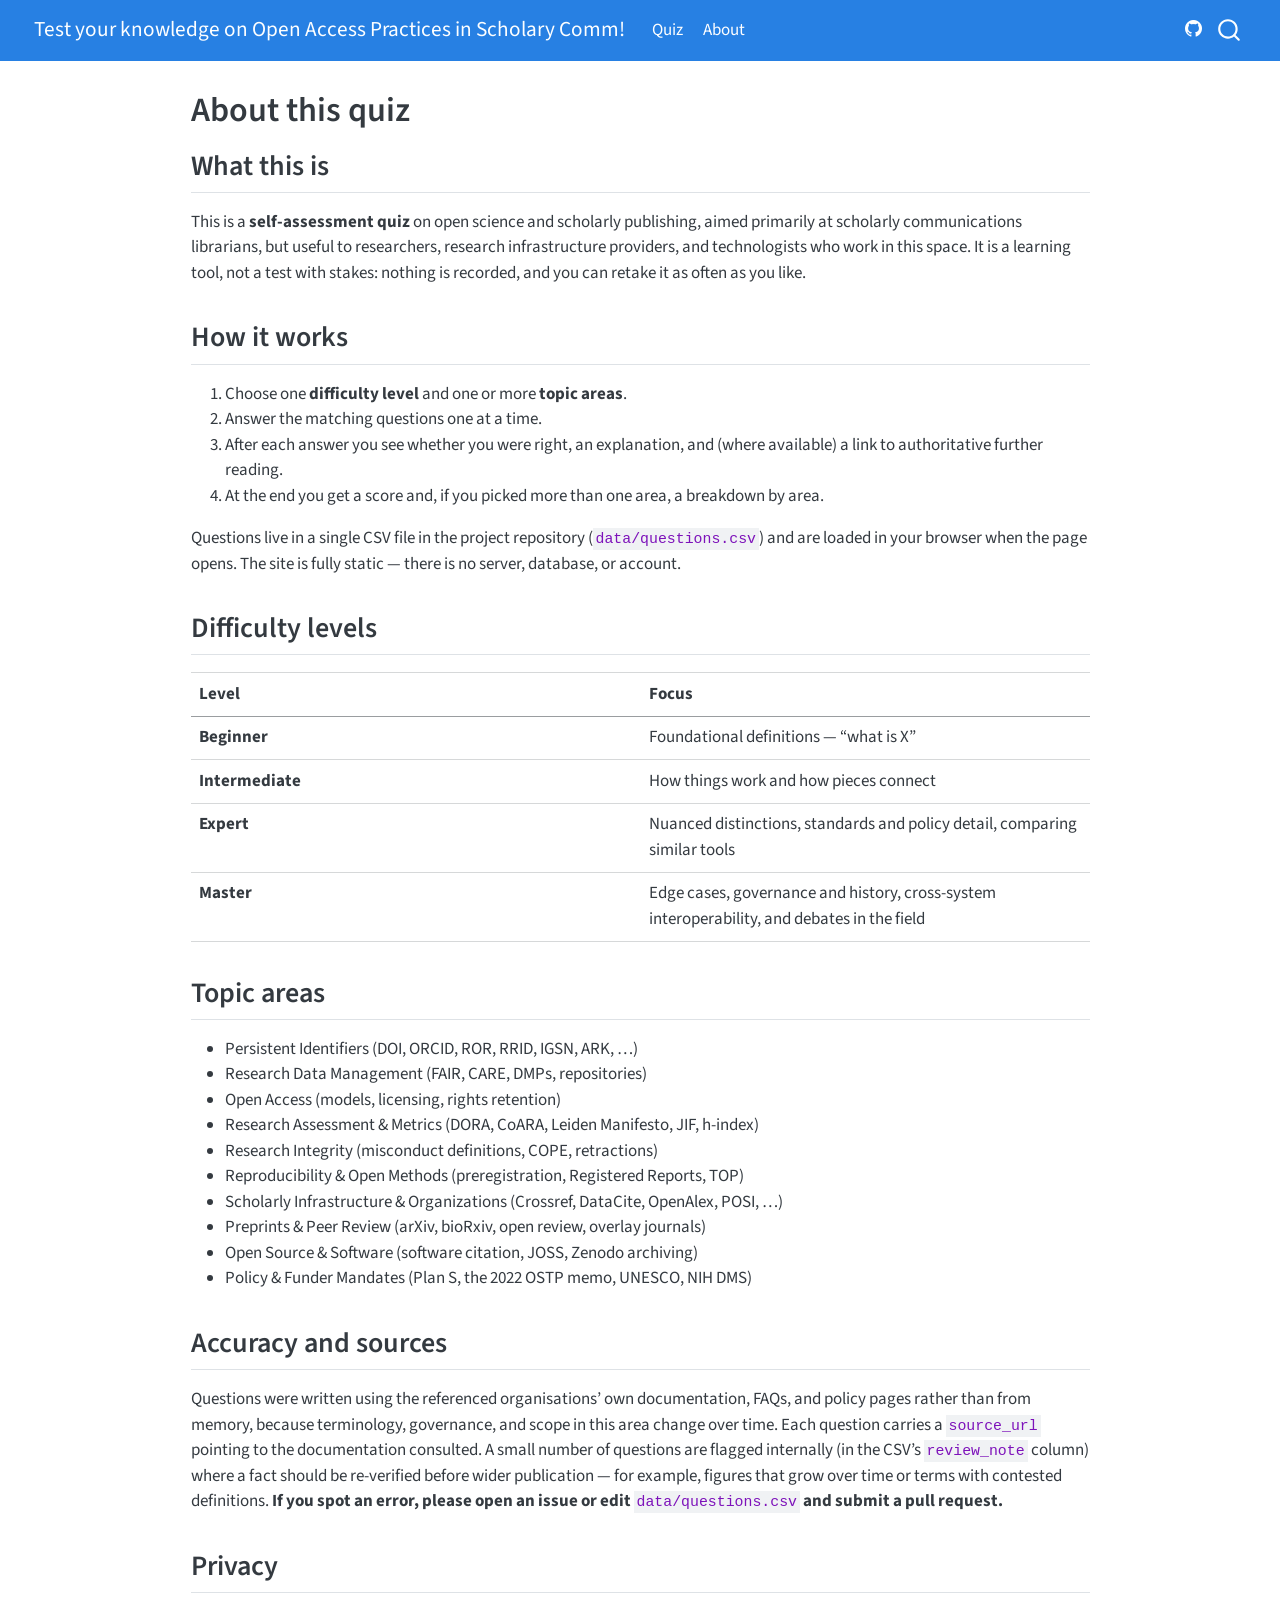
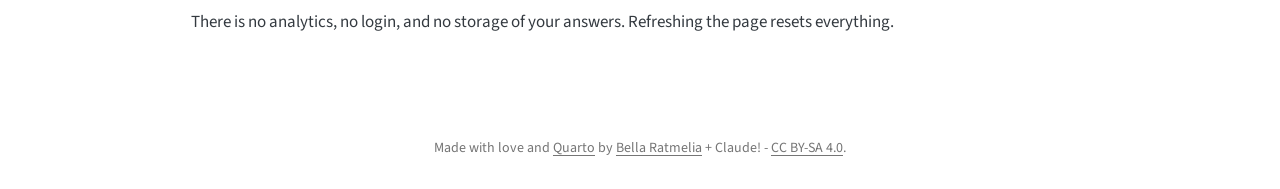
==== commit 6fcfabbf: "Built site for gh-pages" ====
--- a/about.html
+++ b/about.html
@@ -104,7 +104,7 @@
 </ul>
           </div> <!-- /navcollapse -->
             <div class="quarto-navbar-tools">
-    <a href="https://github.com/" title="" class="quarto-navigation-tool px-1" aria-label=""><i class="bi bi-github"></i></a>
+    <a href="https://github.com/bellaratmelia/os-knowledge-check/" title="" class="quarto-navigation-tool px-1" aria-label=""><i class="bi bi-github"></i></a>
 </div>
       </div> <!-- /container-fluid -->
     </nav>
@@ -283,7 +283,7 @@
     }
       var localhostRegex = new RegExp(/^(?:http|https):\/\/localhost\:?[0-9]*\//);
       var mailtoRegex = new RegExp(/^mailto:/);
-        var filterRegex = new RegExp('/' + window.location.host + '/');
+        var filterRegex = new RegExp("https:\/\/bellaratmelia\.github\.io\/os-knowledge-check\/");
       var isInternal = (href) => {
           return filterRegex.test(href) || localhostRegex.test(href) || mailtoRegex.test(href);
       }
@@ -611,6 +611,19 @@
   });
   </script>
 </div> <!-- /content -->
+<footer class="footer">
+  <div class="nav-footer">
+    <div class="nav-footer-left">
+      &nbsp;
+    </div>   
+    <div class="nav-footer-center">
+<p>Made with love and <a href="https://quarto.org/">Quarto</a> by <a href="https://bellaratmelia.github.io/">Bella Ratmelia</a> + Claude! - <a href="https://creativecommons.org/licenses/by-sa/4.0/">CC BY-SA 4.0</a>.</p>
+</div>
+    <div class="nav-footer-right">
+      &nbsp;
+    </div>
+  </div>
+</footer>
 
 
 
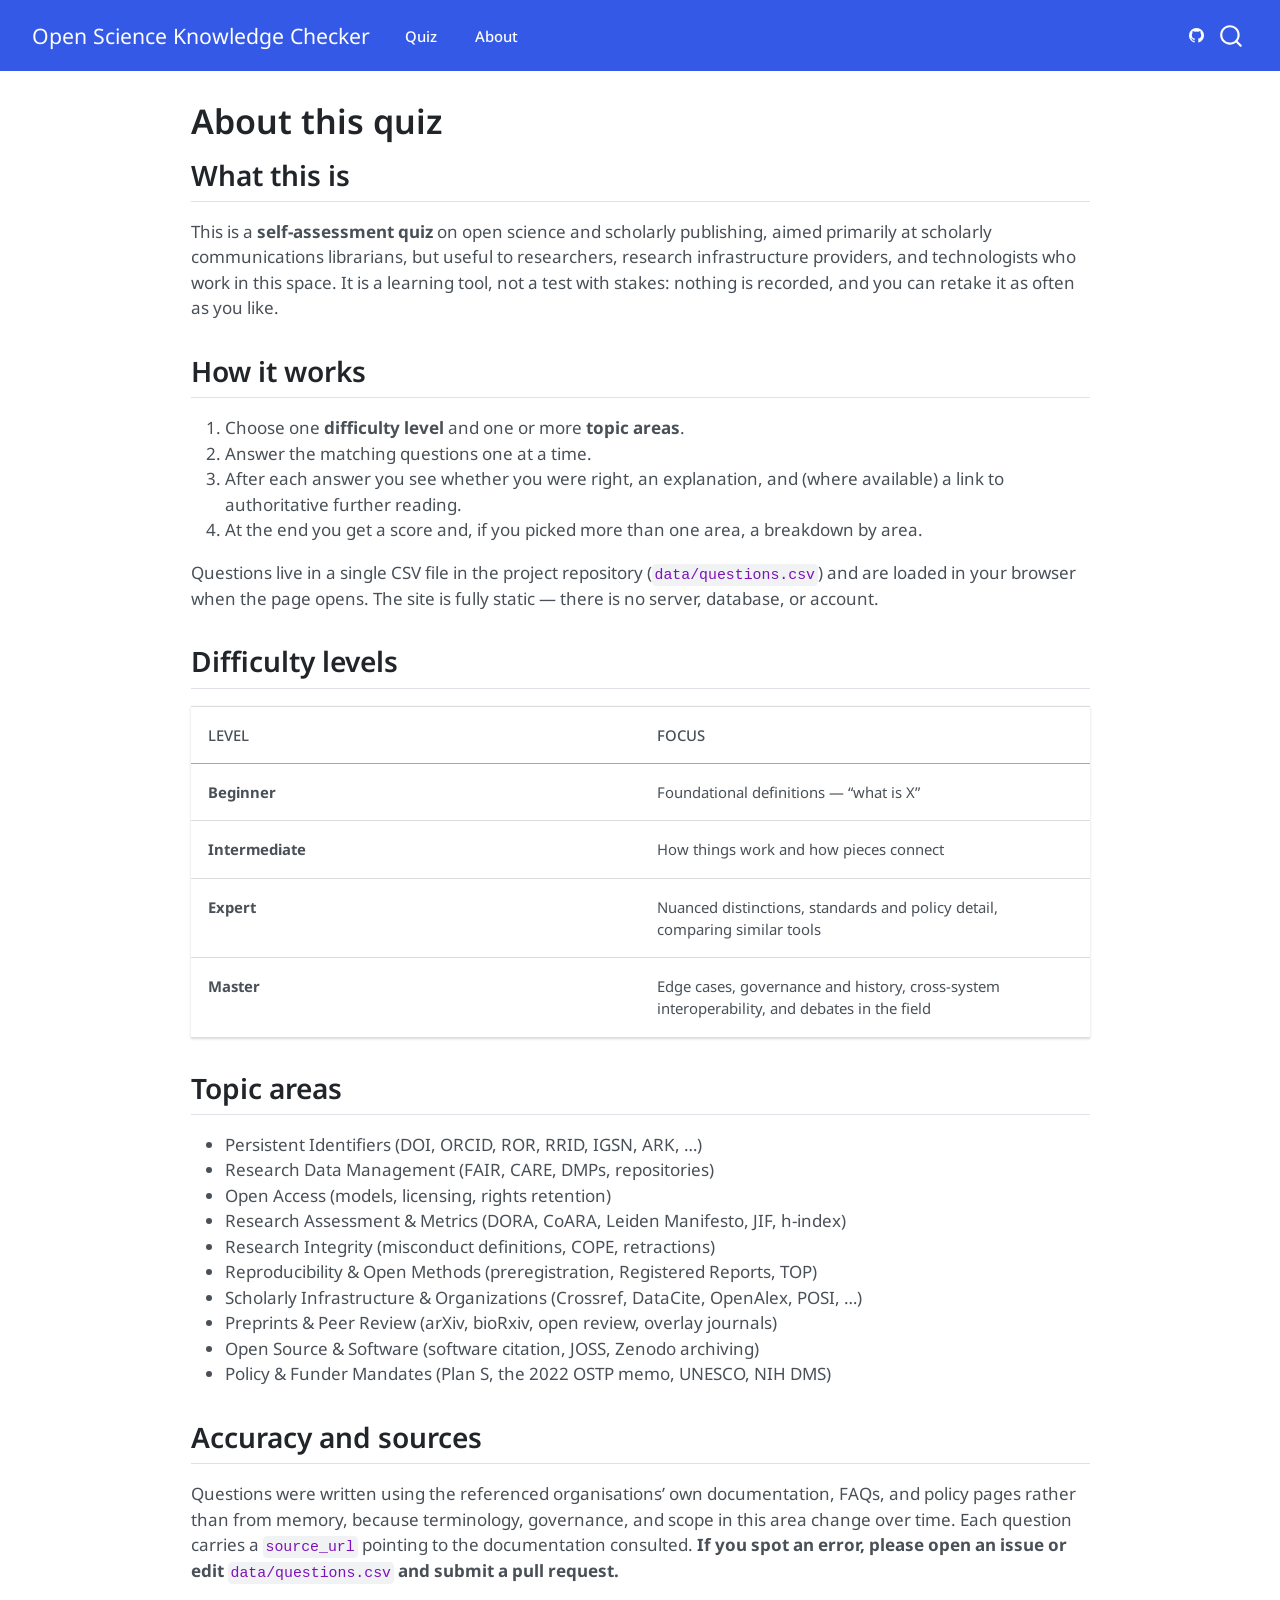
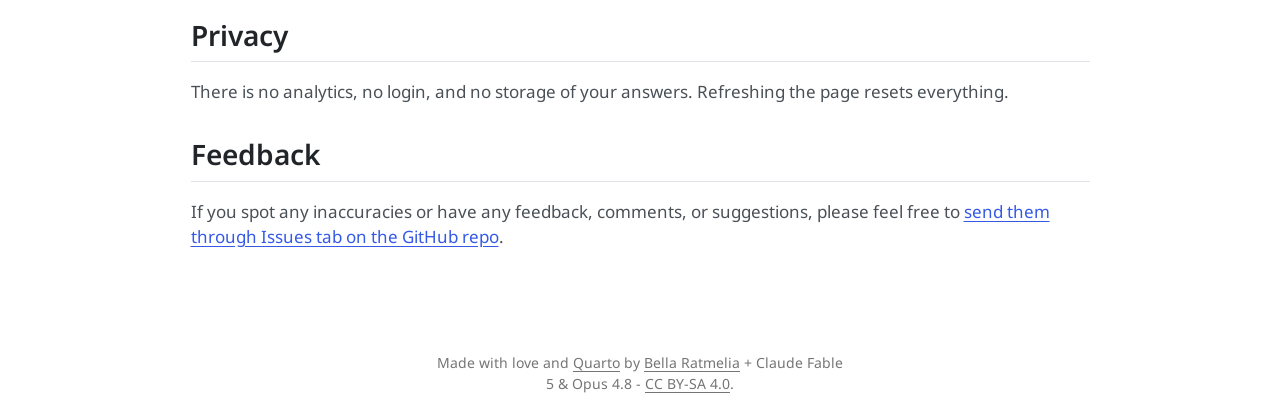
==== commit 11c50b30: "Built site for gh-pages" ====
--- a/about.html
+++ b/about.html
@@ -7,7 +7,7 @@
 <meta name="viewport" content="width=device-width, initial-scale=1.0, user-scalable=yes">
 
 
-<title>About this quiz – Test your knowledge on Open Access Practices in Scholary Comm!</title>
+<title>About this quiz – Open Science Knowledge Checker</title>
 <style>
 code{white-space: pre-wrap;}
 span.smallcaps{font-variant: small-caps;}
@@ -24,7 +24,6 @@
 
 
 <script src="site_libs/quarto-nav/quarto-nav.js"></script>
-<script src="site_libs/quarto-nav/headroom.min.js"></script>
 <script src="site_libs/clipboard/clipboard.min.js"></script>
 <script src="site_libs/quarto-search/autocomplete.umd.js"></script>
 <script src="site_libs/quarto-search/fuse.min.js"></script>
@@ -40,7 +39,7 @@
 <link href="site_libs/quarto-html/quarto-syntax-highlighting-7b89279ff1a6dce999919e0e67d4d9ec.css" rel="stylesheet" id="quarto-text-highlighting-styles">
 <script src="site_libs/bootstrap/bootstrap.min.js"></script>
 <link href="site_libs/bootstrap/bootstrap-icons.css" rel="stylesheet">
-<link href="site_libs/bootstrap/bootstrap-02afda6dcc36a1441e1e183614794f8f.min.css" rel="stylesheet" append-hash="true" id="quarto-bootstrap" data-mode="light">
+<link href="site_libs/bootstrap/bootstrap-fded7cfb2a1740948d72d926ab322a9f.min.css" rel="stylesheet" append-hash="true" id="quarto-bootstrap" data-mode="light">
 <script id="quarto-search-options" type="application/json">{
   "location": "navbar",
   "copy-button": false,
@@ -69,6 +68,9 @@
   }
 }</script>
 <meta name="viewport" content="width=device-width, initial-scale=1">
+<link rel="preconnect" href="https://fonts.googleapis.com">
+<link rel="preconnect" href="https://fonts.gstatic.com" crossorigin="">
+<link href="https://fonts.googleapis.com/css2?family=Noto+Sans:ital,wght@0,100..900;1,100..900&amp;display=swap" rel="stylesheet">
 
 
 <link rel="stylesheet" href="styles.css">
@@ -84,7 +86,7 @@
     <a href="./index.html" class="navbar-brand navbar-brand-logo">
     </a>
     <a class="navbar-brand" href="./index.html">
-    <span class="navbar-title">Test your knowledge on Open Access Practices in Scholary Comm!</span>
+    <span class="navbar-title">Open Science Knowledge Checker</span>
     </a>
   </div>
             <div id="quarto-search" class="" title="Search"></div>
@@ -116,6 +118,7 @@
     
 <!-- main -->
 <main class="content" id="quarto-document-content">
+<a class="qa-skip-link" href="#quarto-document-content">Skip to main content</a>
 
 <header id="title-block-header" class="quarto-title-block default">
 <div class="quarto-title">
@@ -200,11 +203,15 @@
 </section>
 <section id="accuracy-and-sources" class="level2">
 <h2 class="anchored" data-anchor-id="accuracy-and-sources">Accuracy and sources</h2>
-<p>Questions were written using the referenced organisations’ own documentation, FAQs, and policy pages rather than from memory, because terminology, governance, and scope in this area change over time. Each question carries a <code>source_url</code> pointing to the documentation consulted. A small number of questions are flagged internally (in the CSV’s <code>review_note</code> column) where a fact should be re-verified before wider publication — for example, figures that grow over time or terms with contested definitions. <strong>If you spot an error, please open an issue or edit <code>data/questions.csv</code> and submit a pull request.</strong></p>
+<p>Questions were written using the referenced organisations’ own documentation, FAQs, and policy pages rather than from memory, because terminology, governance, and scope in this area change over time. Each question carries a <code>source_url</code> pointing to the documentation consulted. <strong>If you spot an error, please open an issue or edit <code>data/questions.csv</code> and submit a pull request.</strong></p>
 </section>
 <section id="privacy" class="level2">
 <h2 class="anchored" data-anchor-id="privacy">Privacy</h2>
 <p>There is no analytics, no login, and no storage of your answers. Refreshing the page resets everything.</p>
+</section>
+<section id="feedback" class="level2">
+<h2 class="anchored" data-anchor-id="feedback">Feedback</h2>
+<p>If you spot any inaccuracies or have any feedback, comments, or suggestions, please feel free to <a href="https://github.com/bellaratmelia/os-knowledge-check/issues">send them through Issues tab on the GitHub repo</a>.</p>
 
 
 </section>
@@ -617,7 +624,7 @@
       &nbsp;
     </div>   
     <div class="nav-footer-center">
-<p>Made with love and <a href="https://quarto.org/">Quarto</a> by <a href="https://bellaratmelia.github.io/">Bella Ratmelia</a> + Claude! - <a href="https://creativecommons.org/licenses/by-sa/4.0/">CC BY-SA 4.0</a>.</p>
+<p>Made with love and <a href="https://quarto.org/">Quarto</a> by <a href="https://bellaratmelia.github.io/">Bella Ratmelia</a> + Claude Fable 5 &amp; Opus 4.8 - <a href="https://creativecommons.org/licenses/by-sa/4.0/">CC BY-SA 4.0</a>.</p>
 </div>
     <div class="nav-footer-right">
       &nbsp;
--- a/styles.css
+++ b/styles.css
@@ -5,6 +5,20 @@
    Design goals: clean, minimal, professional; comfortable on desktop and
    mobile; accessible (visible focus, high contrast, never colour alone).
    ========================================================================== */
+
+/* ---- Typography ----------------------------------------------------------
+   Override Bootstrap's font variables (rather than just setting body{}) so the
+   change reaches every component that references them - headings, navbar,
+   buttons, form controls - not just plain text. Noto Sans is a variable font
+   covering weights 100-900, so existing font-weight:600/700 rules elsewhere in
+   this file render correctly without extra utility classes. The fallback stack
+   is Bootstrap's own, so text stays legible even if the web font fails to load.
+   Code/pre/kbd are untouched - they use --bs-font-monospace, a separate variable.
+   ========================================================================== */
+:root {
+  --bs-font-sans-serif: "Noto Sans", -apple-system, BlinkMacSystemFont, "Segoe UI", Roboto, "Helvetica Neue", Arial, sans-serif, "Apple Color Emoji", "Segoe UI Emoji", "Segoe UI Symbol";
+  --bs-body-font-family: var(--bs-font-sans-serif);
+}
 
 /* Colour tokens. Chosen for WCAG AA contrast against white backgrounds. */
 :root {
@@ -277,9 +291,8 @@
 }
 .qa-source a {
   font-weight: 600;
-  text-decoration: none;
-}
-.qa-source a:hover { text-decoration: underline; }
+  text-decoration: underline;  /* keep an always-on cue, not colour+bold alone */
+}
 
 /* ---- Summary ------------------------------------------------------------ */
 .qa-score {
@@ -335,13 +348,35 @@
 .qa-review-exp { margin: 0.25rem 0 0; font-size: 0.92rem; color: var(--qa-muted); }
 
 /* ---- Accessibility helpers ---------------------------------------------- */
-/* Visible focus ring for keyboard users on all interactive elements. */
-.quiz-app button:focus-visible,
-.quiz-app input:focus-visible,
-.quiz-app a:focus-visible,
-.quiz-app summary:focus-visible {
+/* Visible focus ring for keyboard users on every interactive element site-wide
+   (navbar, footer, TOC, prose links) - not just inside the quiz widget. */
+button:focus-visible,
+input:focus-visible,
+a:focus-visible,
+summary:focus-visible,
+[tabindex]:focus-visible {
   outline: 3px solid var(--qa-primary);
   outline-offset: 2px;
+}
+
+/* "Skip to main content" link: off-screen until it receives keyboard focus,
+   then appears at the top-left so keyboard/screen-reader users can bypass the
+   navbar. Paired with the <a class="qa-skip-link"> injected in _quarto.yml. */
+.qa-skip-link {
+  position: absolute;
+  top: -3rem;
+  left: 0.5rem;
+  z-index: 2000;
+  padding: 0.6rem 1rem;
+  background: var(--qa-primary);
+  color: #fff;
+  border-radius: 0 0 8px 8px;
+  font-weight: 600;
+  text-decoration: none;
+  transition: top 0.12s ease;
+}
+.qa-skip-link:focus {
+  top: 0;
 }
 
 /* Text available to screen readers but hidden visually. */
@@ -353,6 +388,43 @@
   white-space: nowrap; border: 0;
 }
 
+/* ---- View All (plain reference listing of the question bank) ------------ */
+.view-all { max-width: 780px; margin: 0 auto; }
+.va-count { color: var(--qa-muted); margin: 0 0 1rem; }
+.va-area-heading {
+  margin-top: 2rem;
+  padding-top: 0.75rem;
+  border-top: 2px solid var(--qa-border);
+}
+.va-level-heading {
+  margin-top: 1.25rem;
+  font-size: 1.05rem;
+  color: var(--qa-muted);
+}
+.va-item {
+  padding: 0.9rem 0;
+  border-bottom: 1px solid var(--qa-border);
+}
+.va-meta {
+  font-size: 0.78rem;
+  font-weight: 600;
+  color: var(--qa-muted);
+  margin: 0 0 0.3rem;
+}
+.va-question { font-weight: 600; margin: 0 0 0.5rem; }
+.va-options { margin: 0 0 0.4rem 1.2rem; padding: 0; }
+.va-options li { margin-bottom: 0.2rem; }
+.va-source { margin: 0.2rem 0 0; font-size: 0.85rem; }
+.va-note {
+  display: inline-block;
+  margin: 0.2rem 0 0;
+  padding: 0.25rem 0.55rem;
+  font-size: 0.85rem;
+  color: var(--qa-wrong-text);
+  background: var(--qa-wrong-bg);
+  border-radius: 6px;
+}
+
 /* ---- Small screens ------------------------------------------------------ */
 @media (max-width: 520px) {
   .qa-question { font-size: 1.15rem; }
@@ -364,5 +436,12 @@
 /* ---- Respect reduced-motion preferences --------------------------------- */
 @media (prefers-reduced-motion: reduce) {
   .qa-progress-fill, .qa-option, .qa-btn, .qa-choice { transition: none; }
-  .quiz-app :where(*) { scroll-behavior: auto; }
-}
+  /* Site-wide safety net: near-instant transitions/animations and no smooth
+     scrolling anywhere on the page, not just inside the quiz widget. */
+  *, *::before, *::after {
+    animation-duration: 0.01ms !important;
+    animation-iteration-count: 1 !important;
+    transition-duration: 0.01ms !important;
+    scroll-behavior: auto !important;
+  }
+}
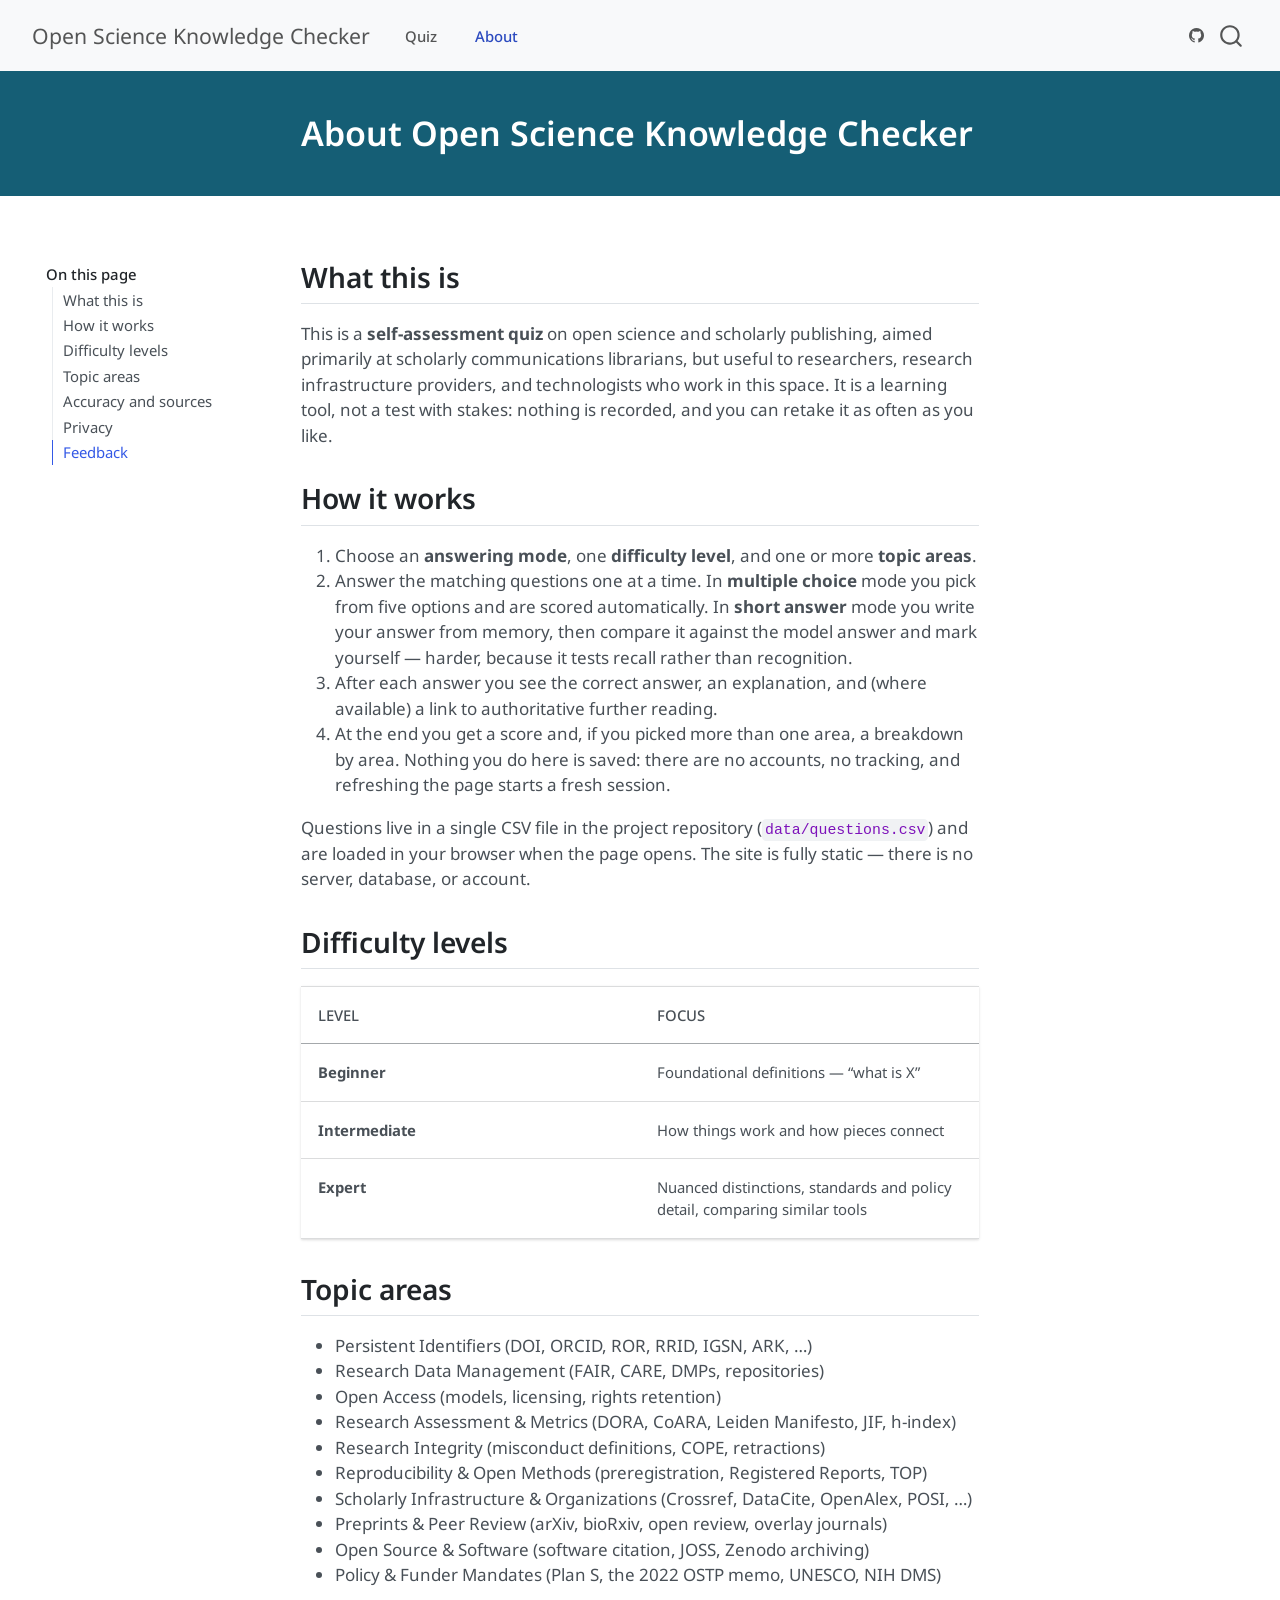
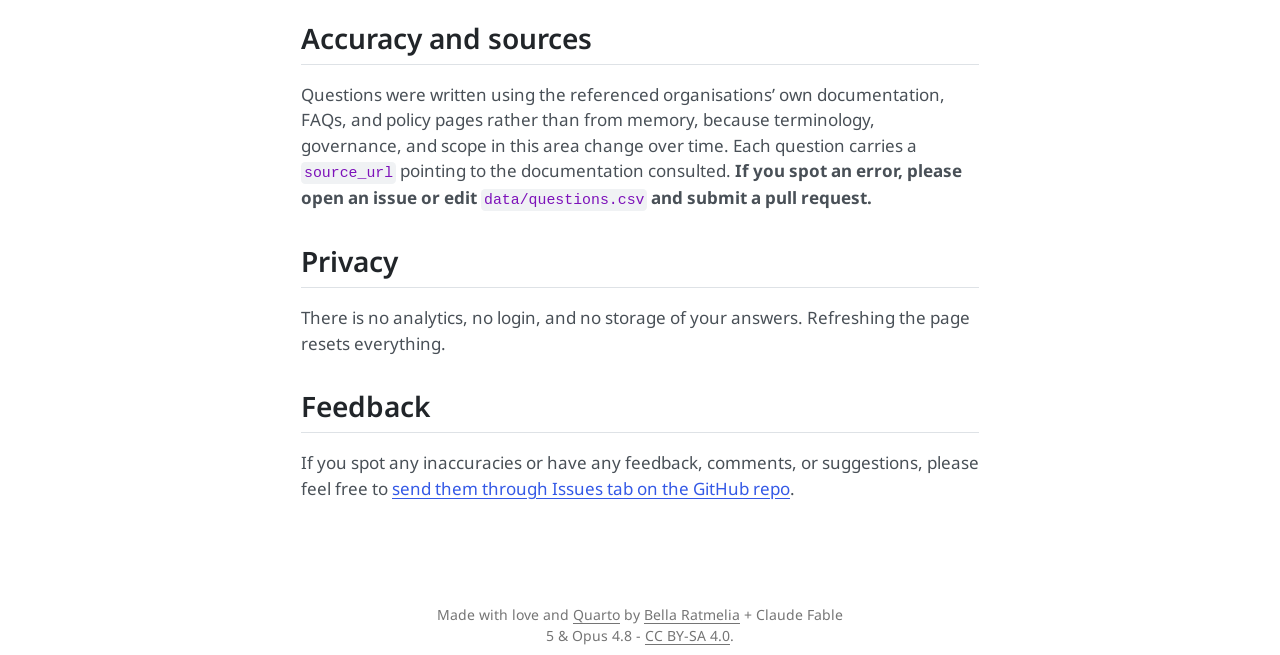
==== commit 26266144: "Built site for gh-pages" ====
--- a/about.html
+++ b/about.html
@@ -7,7 +7,7 @@
 <meta name="viewport" content="width=device-width, initial-scale=1.0, user-scalable=yes">
 
 
-<title>About this quiz – Open Science Knowledge Checker</title>
+<title>About – Open Science Knowledge Checker</title>
 <style>
 code{white-space: pre-wrap;}
 span.smallcaps{font-variant: small-caps;}
@@ -39,7 +39,7 @@
 <link href="site_libs/quarto-html/quarto-syntax-highlighting-7b89279ff1a6dce999919e0e67d4d9ec.css" rel="stylesheet" id="quarto-text-highlighting-styles">
 <script src="site_libs/bootstrap/bootstrap.min.js"></script>
 <link href="site_libs/bootstrap/bootstrap-icons.css" rel="stylesheet">
-<link href="site_libs/bootstrap/bootstrap-fded7cfb2a1740948d72d926ab322a9f.min.css" rel="stylesheet" append-hash="true" id="quarto-bootstrap" data-mode="light">
+<link href="site_libs/bootstrap/bootstrap-72ff0fee6f5fc2dd7f02d290917c79b7.min.css" rel="stylesheet" append-hash="true" id="quarto-bootstrap" data-mode="light">
 <script id="quarto-search-options" type="application/json">{
   "location": "navbar",
   "copy-button": false,
@@ -67,6 +67,22 @@
     "search-label": "Search"
   }
 }</script>
+<style>
+
+      .quarto-title-block .quarto-title-banner h1,
+      .quarto-title-block .quarto-title-banner h2,
+      .quarto-title-block .quarto-title-banner h3,
+      .quarto-title-block .quarto-title-banner h4,
+      .quarto-title-block .quarto-title-banner h5,
+      .quarto-title-block .quarto-title-banner h6
+      {
+        color: white;
+      }
+
+      .quarto-title-block .quarto-title-banner {
+        color: white;
+      }
+</style>
 <meta name="viewport" content="width=device-width, initial-scale=1">
 <link rel="preconnect" href="https://fonts.googleapis.com">
 <link rel="preconnect" href="https://fonts.gstatic.com" crossorigin="">
@@ -76,10 +92,10 @@
 <link rel="stylesheet" href="styles.css">
 </head>
 
-<body class="nav-fixed fullcontent quarto-light">
+<body class="floating nav-fixed quarto-light">
 
 <div id="quarto-search-results"></div>
-  <header id="quarto-header" class="headroom fixed-top">
+  <header id="quarto-header" class="headroom fixed-top quarto-banner">
     <nav class="navbar navbar-expand-lg " data-bs-theme="dark">
       <div class="navbar-container container-fluid">
       <div class="navbar-brand-container mx-auto">
@@ -112,31 +128,49 @@
     </nav>
 </header>
 <!-- content -->
-<div id="quarto-content" class="quarto-container page-columns page-rows-contents page-layout-article page-navbar">
-<!-- sidebar -->
-<!-- margin-sidebar -->
-    
-<!-- main -->
-<main class="content" id="quarto-document-content">
-<a class="qa-skip-link" href="#quarto-document-content">Skip to main content</a>
-
-<header id="title-block-header" class="quarto-title-block default">
-<div class="quarto-title">
-<h1 class="title">About this quiz</h1>
-</div>
-
-
-
-<div class="quarto-title-meta">
-
+<header id="title-block-header" class="quarto-title-block default toc-left page-columns page-full">
+  <div class="quarto-title-banner page-columns page-full">
+    <div class="quarto-title column-body">
+      <h1 class="title">About Open Science Knowledge Checker</h1>
+                      </div>
+  </div>
     
   
+  <div class="quarto-title-meta">
+
+      
     
-  </div>
+      
+    </div>
+    
   
-
-
-</header>
+  </header><div id="quarto-content" class="quarto-container page-columns page-rows-contents page-layout-article page-navbar">
+<!-- sidebar -->
+  <nav id="quarto-sidebar" class="sidebar collapse collapse-horizontal quarto-sidebar-collapse-item sidebar-navigation floating overflow-auto">
+    <nav id="TOC" role="doc-toc" class="toc-active">
+    <h2 id="toc-title">On this page</h2>
+   
+  <ul>
+  <li><a href="#what-this-is" id="toc-what-this-is" class="nav-link active" data-scroll-target="#what-this-is">What this is</a></li>
+  <li><a href="#how-it-works" id="toc-how-it-works" class="nav-link" data-scroll-target="#how-it-works">How it works</a></li>
+  <li><a href="#difficulty-levels" id="toc-difficulty-levels" class="nav-link" data-scroll-target="#difficulty-levels">Difficulty levels</a></li>
+  <li><a href="#topic-areas" id="toc-topic-areas" class="nav-link" data-scroll-target="#topic-areas">Topic areas</a></li>
+  <li><a href="#accuracy-and-sources" id="toc-accuracy-and-sources" class="nav-link" data-scroll-target="#accuracy-and-sources">Accuracy and sources</a></li>
+  <li><a href="#privacy" id="toc-privacy" class="nav-link" data-scroll-target="#privacy">Privacy</a></li>
+  <li><a href="#feedback" id="toc-feedback" class="nav-link" data-scroll-target="#feedback">Feedback</a></li>
+  </ul>
+</nav>
+</nav>
+<div id="quarto-sidebar-glass" class="quarto-sidebar-collapse-item" data-bs-toggle="collapse" data-bs-target=".quarto-sidebar-collapse-item"></div>
+<!-- margin-sidebar -->
+    <div id="quarto-margin-sidebar" class="sidebar margin-sidebar zindex-bottom">
+    </div>
+<!-- main -->
+<main class="content quarto-banner-title-block" id="quarto-document-content">
+<a class="qa-skip-link" href="#quarto-document-content">Skip to main content</a>
+
+
+
 
 
 <section id="what-this-is" class="level2">
@@ -146,10 +180,10 @@
 <section id="how-it-works" class="level2">
 <h2 class="anchored" data-anchor-id="how-it-works">How it works</h2>
 <ol type="1">
-<li>Choose one <strong>difficulty level</strong> and one or more <strong>topic areas</strong>.</li>
-<li>Answer the matching questions one at a time.</li>
-<li>After each answer you see whether you were right, an explanation, and (where available) a link to authoritative further reading.</li>
-<li>At the end you get a score and, if you picked more than one area, a breakdown by area.</li>
+<li>Choose an <strong>answering mode</strong>, one <strong>difficulty level</strong>, and one or more <strong>topic areas</strong>.</li>
+<li>Answer the matching questions one at a time. In <strong>multiple choice</strong> mode you pick from five options and are scored automatically. In <strong>short answer</strong> mode you write your answer from memory, then compare it against the model answer and mark yourself — harder, because it tests recall rather than recognition.</li>
+<li>After each answer you see the correct answer, an explanation, and (where available) a link to authoritative further reading.</li>
+<li>At the end you get a score and, if you picked more than one area, a breakdown by area. Nothing you do here is saved: there are no accounts, no tracking, and refreshing the page starts a fresh session.</li>
 </ol>
 <p>Questions live in a single CSV file in the project repository (<code>data/questions.csv</code>) and are loaded in your browser when the page opens. The site is fully static — there is no server, database, or account.</p>
 </section>
@@ -178,10 +212,6 @@
 <tr class="odd">
 <td><strong>Expert</strong></td>
 <td>Nuanced distinctions, standards and policy detail, comparing similar tools</td>
-</tr>
-<tr class="even">
-<td><strong>Master</strong></td>
-<td>Edge cases, governance and history, cross-system interoperability, and debates in the field</td>
 </tr>
 </tbody>
 </table>
--- a/styles.css
+++ b/styles.css
@@ -20,10 +20,13 @@
   --bs-body-font-family: var(--bs-font-sans-serif);
 }
 
-/* Colour tokens. Chosen for WCAG AA contrast against white backgrounds. */
+/* Colour tokens. Chosen for WCAG AA contrast against white backgrounds.
+   Ratios below are against #ffffff; the accent is also checked against
+   --qa-surface-alt, because link-styled buttons can sit on that tint. */
 :root {
-  --qa-primary: #1f6feb;          /* action blue */
-  --qa-primary-dark: #1a5fd0;
+  --qa-primary: #155e75;          /* deep petrol, 7.27:1 on white, 6.83:1 on alt */
+  --qa-primary-dark: #0e4459;     /* hover/active */
+  --qa-primary-tint: #e8f2f6;     /* pale wash for hero + score ring track */
   --qa-correct-bg: #e6f4ea;       /* pale green */
   --qa-correct-border: #1a7f37;   /* green, ~5.2:1 on white */
   --qa-correct-text: #14532d;
@@ -34,6 +37,20 @@
   --qa-muted: #57606a;
   --qa-surface: #ffffff;
   --qa-surface-alt: #f6f8fa;
+}
+
+/* ---- Title banner -------------------------------------------------------- */
+/* index.qmd sets `title-block-banner: true`; the colour lives here rather than
+   in the front matter so the accent has exactly one source of truth. */
+.quarto-title-banner {
+  background: var(--qa-primary);
+}
+.quarto-title-banner .subtitle {
+  margin-top: 0.4rem;
+  font-size: 1.05rem;
+  line-height: 1.5;
+  max-width: 60ch;
+  opacity: 0.92;
 }
 
 /* ---- Layout container ---------------------------------------------------- */
@@ -297,17 +314,88 @@
 /* ---- Summary ------------------------------------------------------------ */
 .qa-score {
   display: flex;
-  align-items: baseline;
-  gap: 0.5rem;
-  margin: 0.25rem 0 1rem;
+  align-items: center;
+  gap: 1.1rem;
+  margin: 0.25rem 0 1.25rem;
+}
+.qa-score-text {
+  display: flex;
+  flex-direction: column;
 }
 .qa-score-big {
   font-size: 2.2rem;
   font-weight: 700;
+  line-height: 1.1;
 }
 .qa-score-pct {
-  font-size: 1.2rem;
-  color: var(--qa-muted);
+  font-size: 1rem;
+  color: var(--qa-muted);
+}
+
+/* Score ring. Decorative — the numbers beside it carry the meaning. */
+.qa-ring {
+  width: 104px;
+  height: 104px;
+  flex: 0 0 auto;
+  transform: rotate(-90deg);   /* start the arc at 12 o'clock, not 3 o'clock */
+}
+.qa-ring-track, .qa-ring-fill {
+  fill: none;
+  stroke-width: 10;
+}
+.qa-ring-track {
+  stroke: var(--qa-primary-tint);
+}
+.qa-ring-fill {
+  stroke: var(--qa-primary);
+  stroke-linecap: round;
+  transition: stroke-dasharray 0.4s ease;
+}
+
+/* Per-area bars. Decorative siblings of the "3 / 5" text in the same cell. */
+.qa-bar {
+  display: inline-block;
+  vertical-align: middle;
+  /* Long area names ("Scholarly Infrastructure & Organizations") otherwise
+     starve this column down to a ~70px stub; the paired rule on .qa-breakdown td
+     reserves it a fair share of the row. */
+  width: min(140px, 72%);
+  height: 8px;
+  margin-right: 0.6rem;
+  background: var(--qa-primary-tint);
+  border-radius: 999px;
+  overflow: hidden;
+}
+.qa-bar-fill {
+  height: 100%;
+  background: var(--qa-primary);
+  border-radius: 999px;
+}
+.qa-bar-label {
+  font-variant-numeric: tabular-nums;
+}
+
+/* ---- Landing stats strip ------------------------------------------------- */
+.qa-stats {
+  display: flex;
+  flex-wrap: wrap;
+  gap: 0.4rem 0.9rem;
+  margin: 0 0 1.25rem;
+  font-size: 0.88rem;
+  color: var(--qa-muted);
+}
+/* Separator dots between stats, drawn rather than typed so they are not read
+   aloud as punctuation by screen readers. */
+.qa-stat + .qa-stat::before {
+  content: "";
+  display: inline-block;
+  width: 3px;
+  height: 3px;
+  margin-right: 0.9rem;
+  vertical-align: middle;
+  border-radius: 50%;
+  background: currentColor;
+  opacity: 0.55;
 }
 .qa-breakdown {
   width: 100%;
@@ -318,6 +406,10 @@
   text-align: left;
   padding: 0.5rem 0.6rem;
   border-bottom: 1px solid var(--qa-border);
+}
+.qa-breakdown td {
+  width: 40%;
+  white-space: nowrap;
 }
 .qa-breakdown thead th {
   border-bottom: 2px solid var(--qa-border);
@@ -399,7 +491,7 @@
 .va-level-heading {
   margin-top: 1.25rem;
   font-size: 1.05rem;
-  color: var(--qa-muted);
+  color: var(--qa-primary-dark);
 }
 .va-item {
   padding: 0.9rem 0;
@@ -425,17 +517,92 @@
   border-radius: 6px;
 }
 
+/* ---- Short-answer mode --------------------------------------------------- */
+.qa-short {
+  margin: 1rem 0;
+}
+.qa-short-label {
+  display: block;
+  margin-bottom: 0.4rem;
+  font-size: 0.9rem;
+  color: var(--qa-muted);
+}
+.qa-short-input {
+  width: 100%;
+  padding: 0.6rem 0.7rem;
+  font: inherit;
+  line-height: 1.5;
+  color: inherit;
+  background: var(--qa-surface);
+  border: 1px solid var(--qa-border);
+  border-radius: 6px;
+  resize: vertical;
+}
+.qa-short-input:focus-visible {
+  outline: 2px solid var(--qa-primary);
+  outline-offset: 1px;
+}
+.qa-short-input:disabled {
+  background: var(--qa-surface-alt);
+  opacity: 1;            /* keep the user's own text readable after reveal */
+}
+
+/* The revealed answer block, before the user has graded themselves: neutral,
+   so the colour does not pre-empt their own verdict. */
+.qa-feedback-reveal {
+  background: var(--qa-surface-alt);
+  border-left: 4px solid var(--qa-border);
+}
+.qa-model-answer {
+  margin: 0 0 0.6rem;
+  font-weight: 600;
+}
+.qa-selfgrade-prompt {
+  margin: 0.9rem 0 0.5rem;
+  font-size: 0.95rem;
+  color: var(--qa-muted);
+}
+.qa-selfgrade-verdict {
+  display: flex;
+  gap: 0.4rem;
+  align-items: center;
+  margin: 0.9rem 0 0.6rem;
+  font-weight: 600;
+}
+
+/* Self-grading buttons. Tinted rather than solid, so they read as a judgement
+   the user is making rather than as the app's own verdict. */
+.qa-btn-correct {
+  background: var(--qa-correct-bg);
+  border-color: var(--qa-correct-border);
+  color: var(--qa-correct-text);
+}
+.qa-btn-wrong {
+  background: var(--qa-wrong-bg);
+  border-color: var(--qa-wrong-border);
+  color: var(--qa-wrong-text);
+}
+.qa-btn-correct:hover:not(:disabled),
+.qa-btn-wrong:hover:not(:disabled) {
+  filter: brightness(0.96);
+}
+
 /* ---- Small screens ------------------------------------------------------ */
 @media (max-width: 520px) {
   .qa-question { font-size: 1.15rem; }
   .qa-score-big { font-size: 1.8rem; }
   .qa-start-row { flex-direction: column; align-items: stretch; }
   .qa-btn { width: 100%; }
+  /* The area column eats the row at this width, leaving a ~30px stub that reads
+     as noise rather than a bar. It is decorative and the "3 / 5" text stays, so
+     dropping it loses nothing. */
+  .qa-bar { display: none; }
+  .qa-ring { width: 84px; height: 84px; }
 }
 
 /* ---- Respect reduced-motion preferences --------------------------------- */
 @media (prefers-reduced-motion: reduce) {
-  .qa-progress-fill, .qa-option, .qa-btn, .qa-choice { transition: none; }
+  .qa-progress-fill, .qa-option, .qa-btn, .qa-choice, .qa-ring-fill { transition: none; }
   /* Site-wide safety net: near-instant transitions/animations and no smooth
      scrolling anywhere on the page, not just inside the quiz widget. */
   *, *::before, *::after {
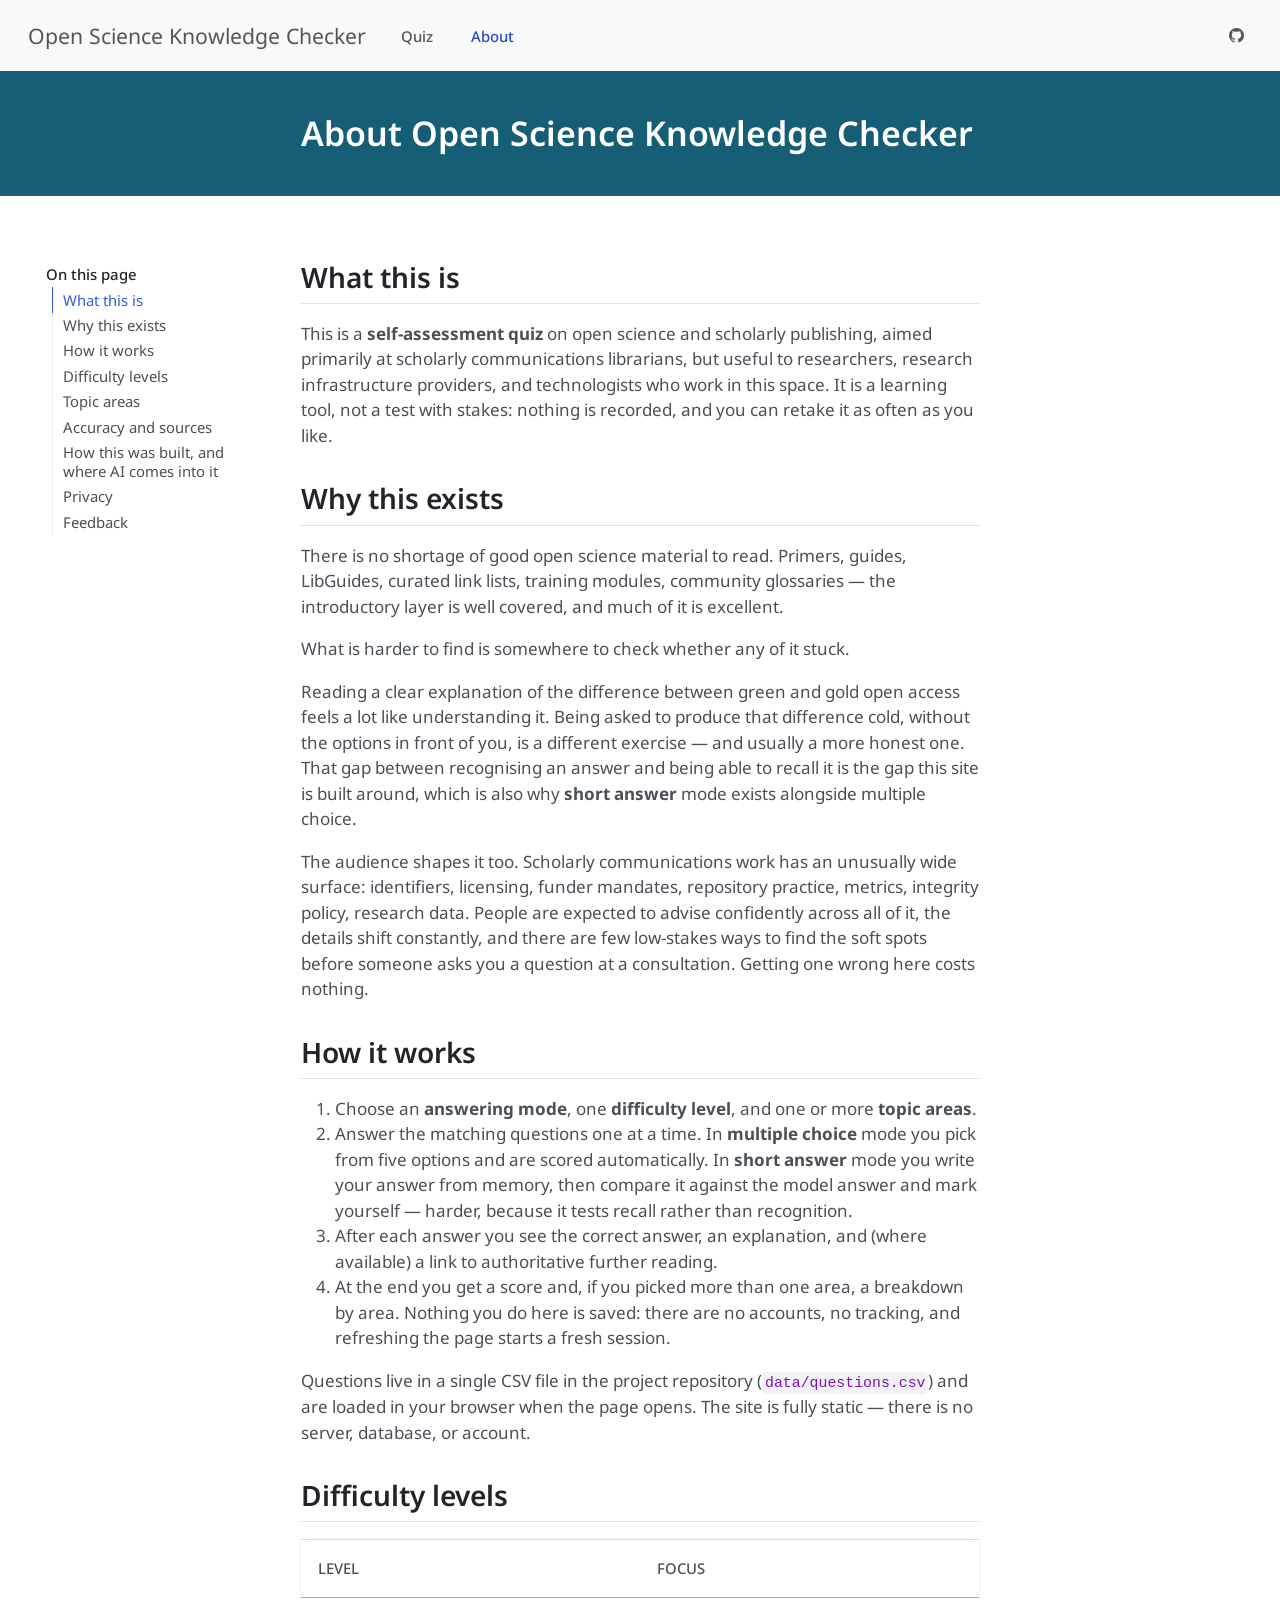
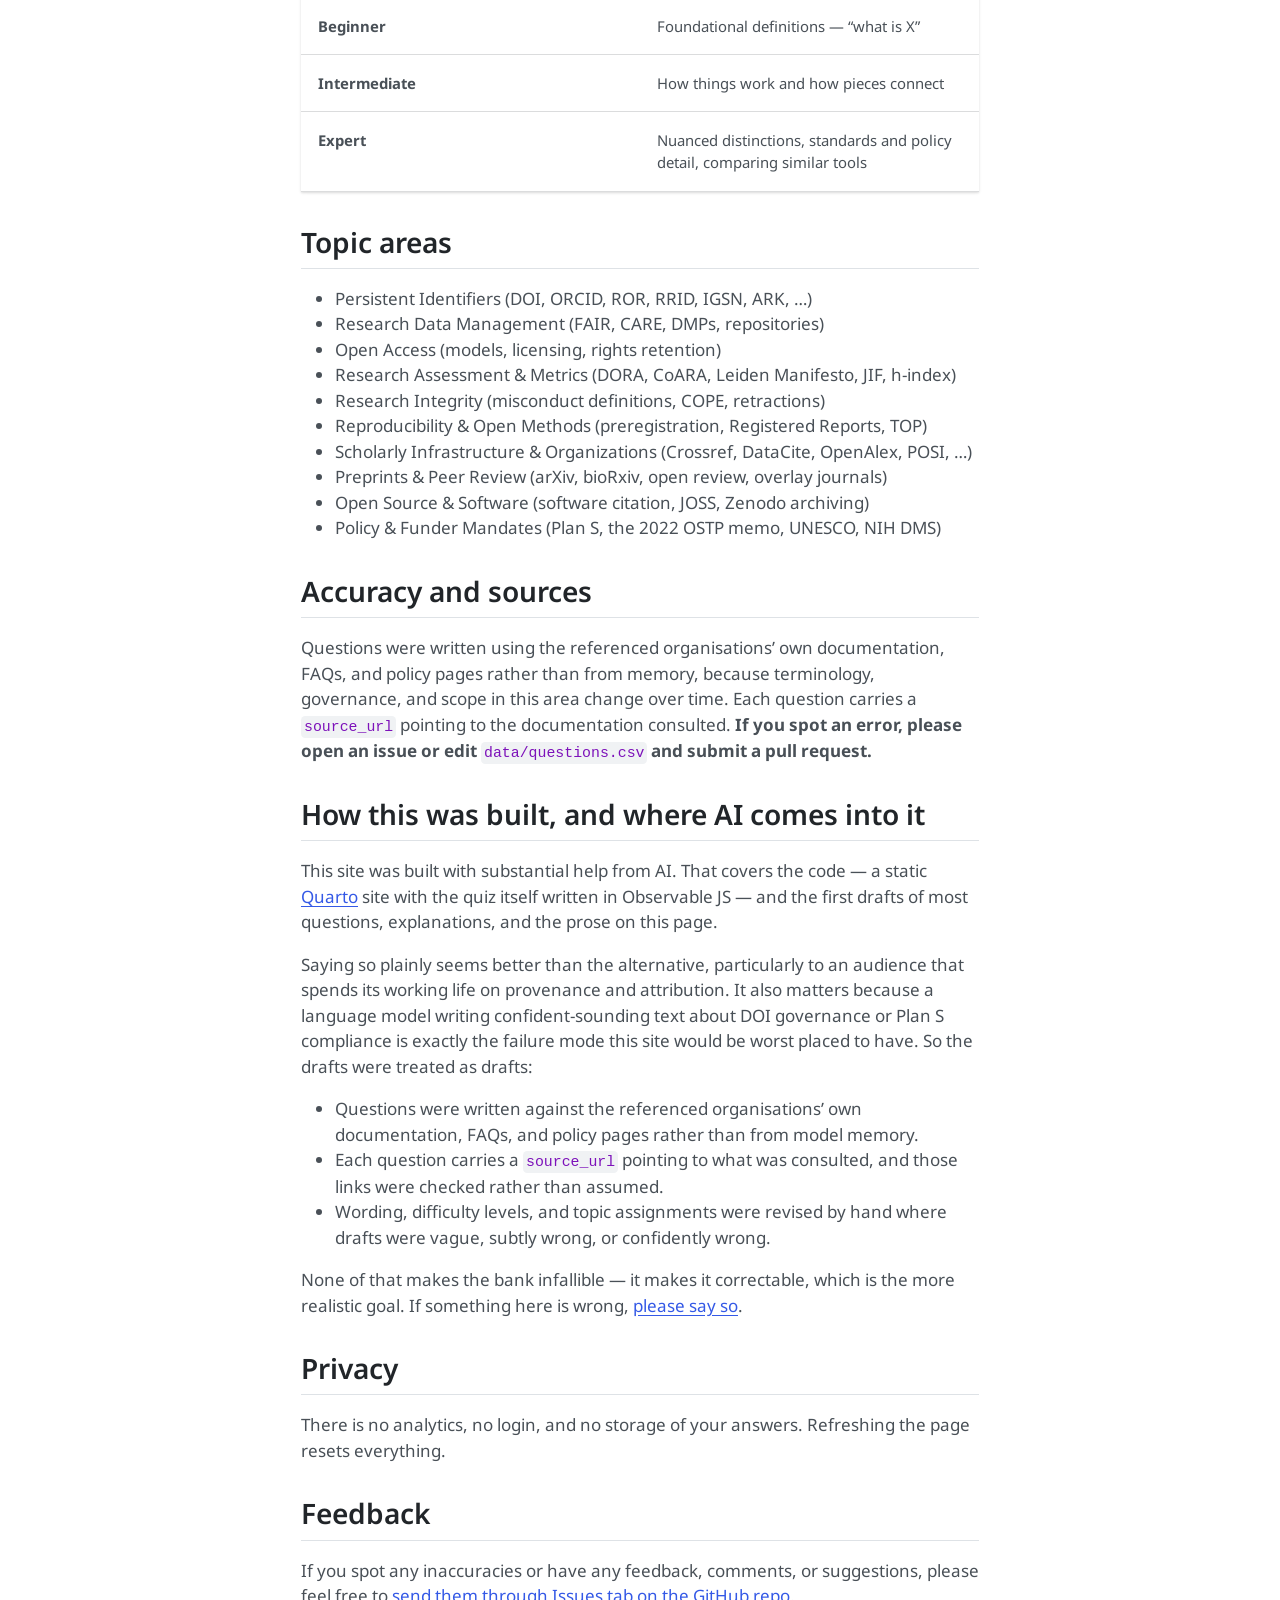
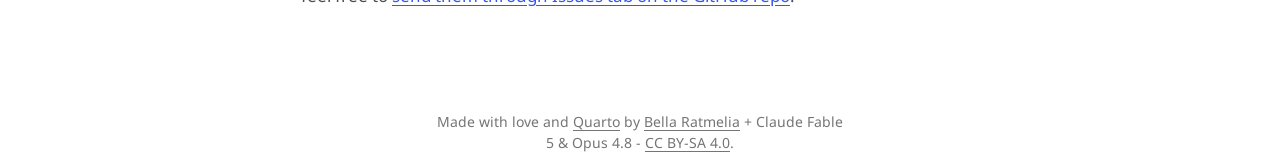
==== commit d9b59b18: "Built site for gh-pages" ====
--- a/about.html
+++ b/about.html
@@ -2,13 +2,16 @@
 <html xmlns="http://www.w3.org/1999/xhtml" lang="en" xml:lang="en"><head>
 
 <meta charset="utf-8">
-<meta name="generator" content="quarto-1.8.25">
+<meta name="generator" content="quarto-1.9.38">
 
 <meta name="viewport" content="width=device-width, initial-scale=1.0, user-scalable=yes">
 
 
 <title>About – Open Science Knowledge Checker</title>
 <style>
+/* Default styles provided by pandoc.
+** See https://pandoc.org/MANUAL.html#variables-for-html for config info.
+*/
 code{white-space: pre-wrap;}
 span.smallcaps{font-variant: small-caps;}
 div.columns{display: flex; gap: min(4vw, 1.5em);}
@@ -31,15 +34,14 @@
 <meta name="quarto:offset" content="./">
 <script src="site_libs/quarto-html/quarto.js" type="module"></script>
 <script src="site_libs/quarto-html/tabsets/tabsets.js" type="module"></script>
-<script src="site_libs/quarto-html/axe/axe-check.js" type="module"></script>
 <script src="site_libs/quarto-html/popper.min.js"></script>
 <script src="site_libs/quarto-html/tippy.umd.min.js"></script>
 <script src="site_libs/quarto-html/anchor.min.js"></script>
 <link href="site_libs/quarto-html/tippy.css" rel="stylesheet">
-<link href="site_libs/quarto-html/quarto-syntax-highlighting-7b89279ff1a6dce999919e0e67d4d9ec.css" rel="stylesheet" id="quarto-text-highlighting-styles">
+<link href="site_libs/quarto-html/quarto-syntax-highlighting-15634bcf2e68342d4ad2dfa704d543f6.css" rel="stylesheet" id="quarto-text-highlighting-styles">
 <script src="site_libs/bootstrap/bootstrap.min.js"></script>
 <link href="site_libs/bootstrap/bootstrap-icons.css" rel="stylesheet">
-<link href="site_libs/bootstrap/bootstrap-72ff0fee6f5fc2dd7f02d290917c79b7.min.css" rel="stylesheet" append-hash="true" id="quarto-bootstrap" data-mode="light">
+<link href="site_libs/bootstrap/bootstrap-ce8759bd3fb05abe819af1a73e919fae.min.css" rel="stylesheet" append-hash="true" id="quarto-bootstrap" data-mode="light">
 <script id="quarto-search-options" type="application/json">{
   "location": "navbar",
   "copy-button": false,
@@ -99,8 +101,6 @@
     <nav class="navbar navbar-expand-lg " data-bs-theme="dark">
       <div class="navbar-container container-fluid">
       <div class="navbar-brand-container mx-auto">
-    <a href="./index.html" class="navbar-brand navbar-brand-logo">
-    </a>
     <a class="navbar-brand" href="./index.html">
     <span class="navbar-title">Open Science Knowledge Checker</span>
     </a>
@@ -152,10 +152,12 @@
    
   <ul>
   <li><a href="#what-this-is" id="toc-what-this-is" class="nav-link active" data-scroll-target="#what-this-is">What this is</a></li>
+  <li><a href="#why-this-exists" id="toc-why-this-exists" class="nav-link" data-scroll-target="#why-this-exists">Why this exists</a></li>
   <li><a href="#how-it-works" id="toc-how-it-works" class="nav-link" data-scroll-target="#how-it-works">How it works</a></li>
   <li><a href="#difficulty-levels" id="toc-difficulty-levels" class="nav-link" data-scroll-target="#difficulty-levels">Difficulty levels</a></li>
   <li><a href="#topic-areas" id="toc-topic-areas" class="nav-link" data-scroll-target="#topic-areas">Topic areas</a></li>
   <li><a href="#accuracy-and-sources" id="toc-accuracy-and-sources" class="nav-link" data-scroll-target="#accuracy-and-sources">Accuracy and sources</a></li>
+  <li><a href="#how-this-was-built-and-where-ai-comes-into-it" id="toc-how-this-was-built-and-where-ai-comes-into-it" class="nav-link" data-scroll-target="#how-this-was-built-and-where-ai-comes-into-it">How this was built, and where AI comes into it</a></li>
   <li><a href="#privacy" id="toc-privacy" class="nav-link" data-scroll-target="#privacy">Privacy</a></li>
   <li><a href="#feedback" id="toc-feedback" class="nav-link" data-scroll-target="#feedback">Feedback</a></li>
   </ul>
@@ -176,6 +178,13 @@
 <section id="what-this-is" class="level2">
 <h2 class="anchored" data-anchor-id="what-this-is">What this is</h2>
 <p>This is a <strong>self-assessment quiz</strong> on open science and scholarly publishing, aimed primarily at scholarly communications librarians, but useful to researchers, research infrastructure providers, and technologists who work in this space. It is a learning tool, not a test with stakes: nothing is recorded, and you can retake it as often as you like.</p>
+</section>
+<section id="why-this-exists" class="level2">
+<h2 class="anchored" data-anchor-id="why-this-exists">Why this exists</h2>
+<p>There is no shortage of good open science material to read. Primers, guides, LibGuides, curated link lists, training modules, community glossaries — the introductory layer is well covered, and much of it is excellent.</p>
+<p>What is harder to find is somewhere to check whether any of it stuck.</p>
+<p>Reading a clear explanation of the difference between green and gold open access feels a lot like understanding it. Being asked to produce that difference cold, without the options in front of you, is a different exercise — and usually a more honest one. That gap between recognising an answer and being able to recall it is the gap this site is built around, which is also why <strong>short answer</strong> mode exists alongside multiple choice.</p>
+<p>The audience shapes it too. Scholarly communications work has an unusually wide surface: identifiers, licensing, funder mandates, repository practice, metrics, integrity policy, research data. People are expected to advise confidently across all of it, the details shift constantly, and there are few low-stakes ways to find the soft spots before someone asks you a question at a consultation. Getting one wrong here costs nothing.</p>
 </section>
 <section id="how-it-works" class="level2">
 <h2 class="anchored" data-anchor-id="how-it-works">How it works</h2>
@@ -234,6 +243,17 @@
 <section id="accuracy-and-sources" class="level2">
 <h2 class="anchored" data-anchor-id="accuracy-and-sources">Accuracy and sources</h2>
 <p>Questions were written using the referenced organisations’ own documentation, FAQs, and policy pages rather than from memory, because terminology, governance, and scope in this area change over time. Each question carries a <code>source_url</code> pointing to the documentation consulted. <strong>If you spot an error, please open an issue or edit <code>data/questions.csv</code> and submit a pull request.</strong></p>
+</section>
+<section id="how-this-was-built-and-where-ai-comes-into-it" class="level2">
+<h2 class="anchored" data-anchor-id="how-this-was-built-and-where-ai-comes-into-it">How this was built, and where AI comes into it</h2>
+<p>This site was built with substantial help from AI. That covers the code — a static <a href="https://quarto.org">Quarto</a> site with the quiz itself written in Observable JS — and the first drafts of most questions, explanations, and the prose on this page.</p>
+<p>Saying so plainly seems better than the alternative, particularly to an audience that spends its working life on provenance and attribution. It also matters because a language model writing confident-sounding text about DOI governance or Plan S compliance is exactly the failure mode this site would be worst placed to have. So the drafts were treated as drafts:</p>
+<ul>
+<li>Questions were written against the referenced organisations’ own documentation, FAQs, and policy pages rather than from model memory.</li>
+<li>Each question carries a <code>source_url</code> pointing to what was consulted, and those links were checked rather than assumed.</li>
+<li>Wording, difficulty levels, and topic assignments were revised by hand where drafts were vague, subtly wrong, or confidently wrong.</li>
+</ul>
+<p>None of that makes the bank infallible — it makes it correctable, which is the more realistic goal. If something here is wrong, <a href="https://github.com/bellaratmelia/os-knowledge-check/issues">please say so</a>.</p>
 </section>
 <section id="privacy" class="level2">
 <h2 class="anchored" data-anchor-id="privacy">Privacy</h2>
--- a/site_libs/quarto-html/quarto-syntax-highlighting-15634bcf2e68342d4ad2dfa704d543f6.css
+++ b/site_libs/quarto-html/quarto-syntax-highlighting-15634bcf2e68342d4ad2dfa704d543f6.css
@@ -0,0 +1,236 @@
+/* quarto syntax highlight colors */
+:root {
+  --quarto-hl-ot-color: #003B4F;
+  --quarto-hl-at-color: #657422;
+  --quarto-hl-ss-color: #20794D;
+  --quarto-hl-an-color: #5E5E5E;
+  --quarto-hl-fu-color: #4758AB;
+  --quarto-hl-st-color: #20794D;
+  --quarto-hl-cf-color: #003B4F;
+  --quarto-hl-op-color: #5E5E5E;
+  --quarto-hl-er-color: #AD0000;
+  --quarto-hl-bn-color: #AD0000;
+  --quarto-hl-al-color: #AD0000;
+  --quarto-hl-va-color: #111111;
+  --quarto-hl-bu-color: inherit;
+  --quarto-hl-ex-color: inherit;
+  --quarto-hl-pp-color: #AD0000;
+  --quarto-hl-in-color: #5E5E5E;
+  --quarto-hl-vs-color: #20794D;
+  --quarto-hl-wa-color: #5E5E5E;
+  --quarto-hl-do-color: #5E5E5E;
+  --quarto-hl-im-color: #00769E;
+  --quarto-hl-ch-color: #20794D;
+  --quarto-hl-dt-color: #AD0000;
+  --quarto-hl-fl-color: #AD0000;
+  --quarto-hl-co-color: #5E5E5E;
+  --quarto-hl-cv-color: #5E5E5E;
+  --quarto-hl-cn-color: #8f5902;
+  --quarto-hl-sc-color: #5E5E5E;
+  --quarto-hl-dv-color: #AD0000;
+  --quarto-hl-kw-color: #003B4F;
+}
+
+/* other quarto variables */
+:root {
+  --quarto-font-monospace: SFMono-Regular, Menlo, Monaco, Consolas, "Liberation Mono", "Courier New", monospace;
+}
+
+/* syntax highlight based on Pandoc's rules */
+pre > code.sourceCode > span {
+  color: #003B4F;
+}
+
+code.sourceCode > span {
+  color: #003B4F;
+}
+
+div.sourceCode,
+div.sourceCode pre.sourceCode {
+  color: #003B4F;
+}
+
+/* Normal */
+code span {
+  color: #003B4F;
+}
+
+/* Alert */
+code span.al {
+  color: #AD0000;
+  font-style: inherit;
+}
+
+/* Annotation */
+code span.an {
+  color: #5E5E5E;
+  font-style: inherit;
+}
+
+/* Attribute */
+code span.at {
+  color: #657422;
+  font-style: inherit;
+}
+
+/* BaseN */
+code span.bn {
+  color: #AD0000;
+  font-style: inherit;
+}
+
+/* BuiltIn */
+code span.bu {
+  font-style: inherit;
+}
+
+/* ControlFlow */
+code span.cf {
+  color: #003B4F;
+  font-weight: bold;
+  font-style: inherit;
+}
+
+/* Char */
+code span.ch {
+  color: #20794D;
+  font-style: inherit;
+}
+
+/* Constant */
+code span.cn {
+  color: #8f5902;
+  font-style: inherit;
+}
+
+/* Comment */
+code span.co {
+  color: #5E5E5E;
+  font-style: inherit;
+}
+
+/* CommentVar */
+code span.cv {
+  color: #5E5E5E;
+  font-style: italic;
+}
+
+/* Documentation */
+code span.do {
+  color: #5E5E5E;
+  font-style: italic;
+}
+
+/* DataType */
+code span.dt {
+  color: #AD0000;
+  font-style: inherit;
+}
+
+/* DecVal */
+code span.dv {
+  color: #AD0000;
+  font-style: inherit;
+}
+
+/* Error */
+code span.er {
+  color: #AD0000;
+  font-style: inherit;
+}
+
+/* Extension */
+code span.ex {
+  font-style: inherit;
+}
+
+/* Float */
+code span.fl {
+  color: #AD0000;
+  font-style: inherit;
+}
+
+/* Function */
+code span.fu {
+  color: #4758AB;
+  font-style: inherit;
+}
+
+/* Import */
+code span.im {
+  color: #00769E;
+  font-style: inherit;
+}
+
+/* Information */
+code span.in {
+  color: #5E5E5E;
+  font-style: inherit;
+}
+
+/* Keyword */
+code span.kw {
+  color: #003B4F;
+  font-weight: bold;
+  font-style: inherit;
+}
+
+/* Operator */
+code span.op {
+  color: #5E5E5E;
+  font-style: inherit;
+}
+
+/* Other */
+code span.ot {
+  color: #003B4F;
+  font-style: inherit;
+}
+
+/* Preprocessor */
+code span.pp {
+  color: #AD0000;
+  font-style: inherit;
+}
+
+/* SpecialChar */
+code span.sc {
+  color: #5E5E5E;
+  font-style: inherit;
+}
+
+/* SpecialString */
+code span.ss {
+  color: #20794D;
+  font-style: inherit;
+}
+
+/* String */
+code span.st {
+  color: #20794D;
+  font-style: inherit;
+}
+
+/* Variable */
+code span.va {
+  color: #111111;
+  font-style: inherit;
+}
+
+/* VerbatimString */
+code span.vs {
+  color: #20794D;
+  font-style: inherit;
+}
+
+/* Warning */
+code span.wa {
+  color: #5E5E5E;
+  font-style: italic;
+}
+
+.prevent-inlining {
+  content: "</";
+}
+
+/*# sourceMappingURL=f23921c56f73e400b49028c9186a1aa0.css.map */
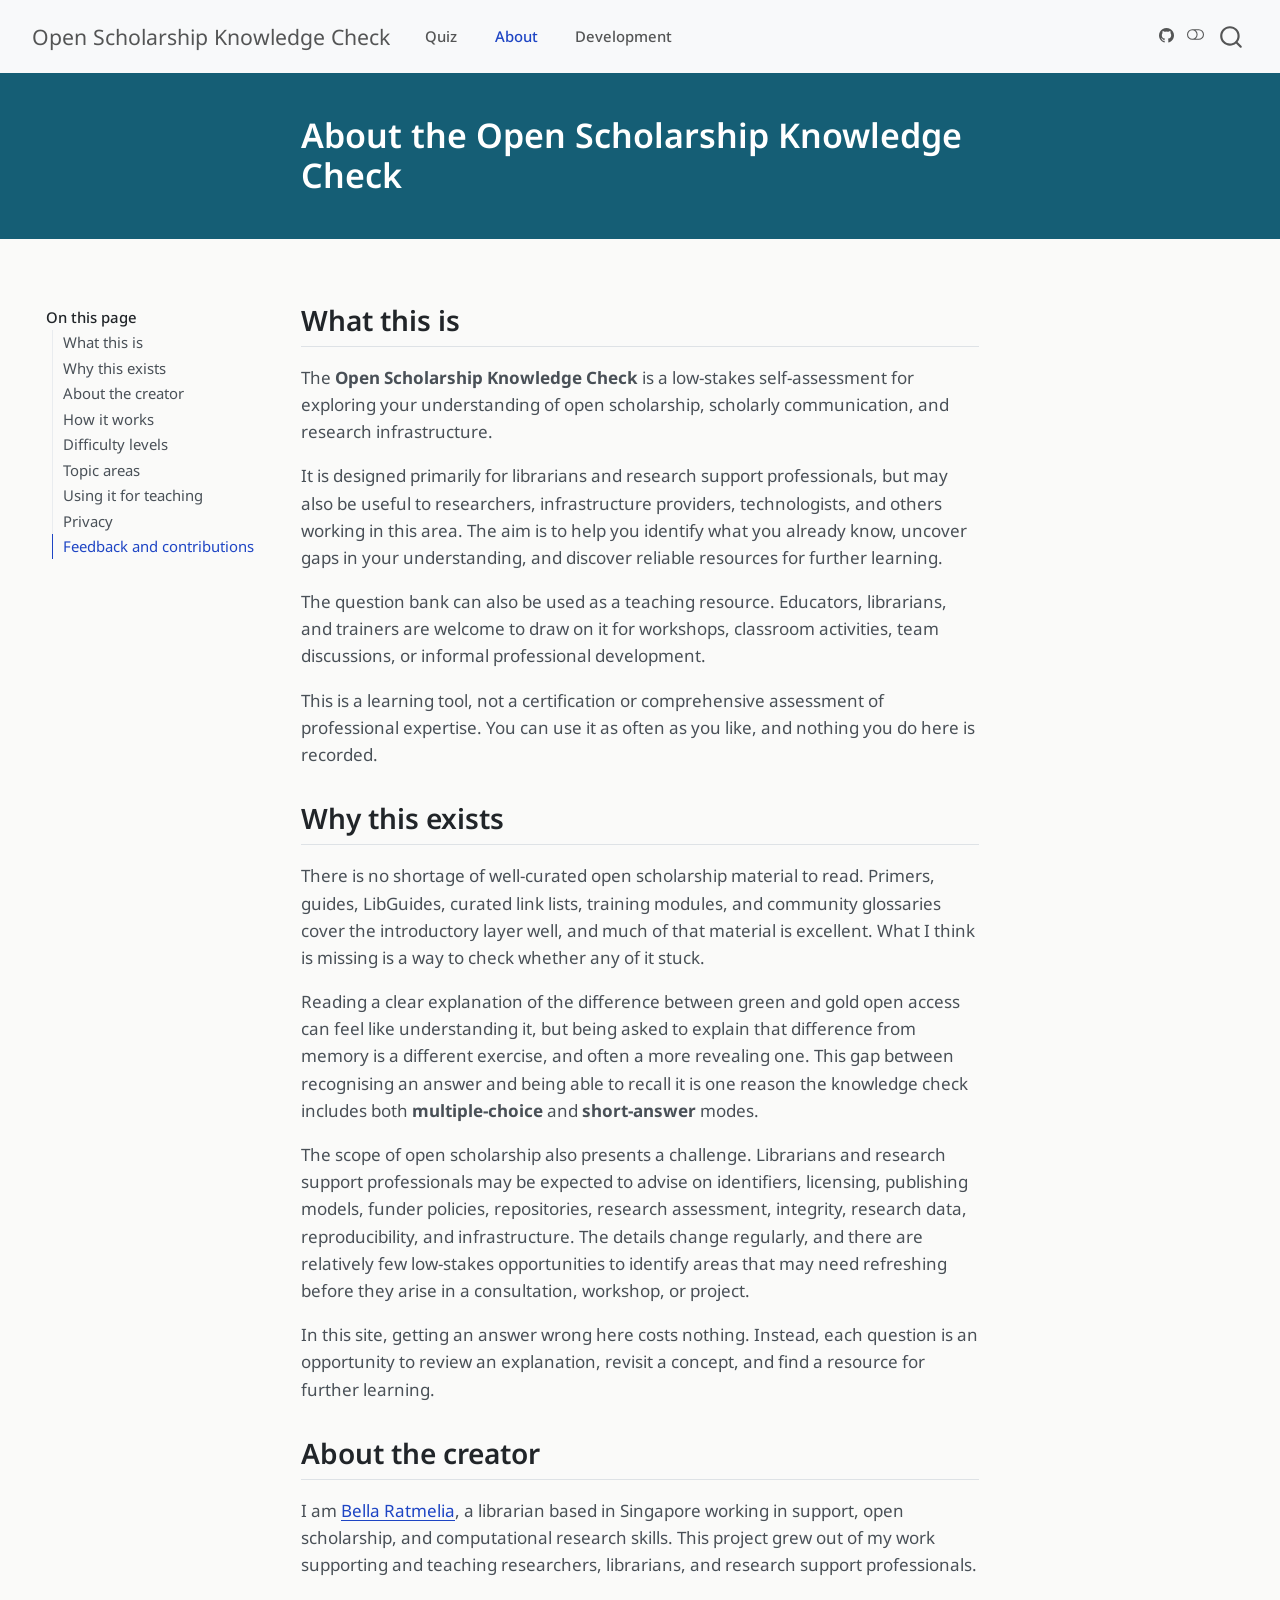
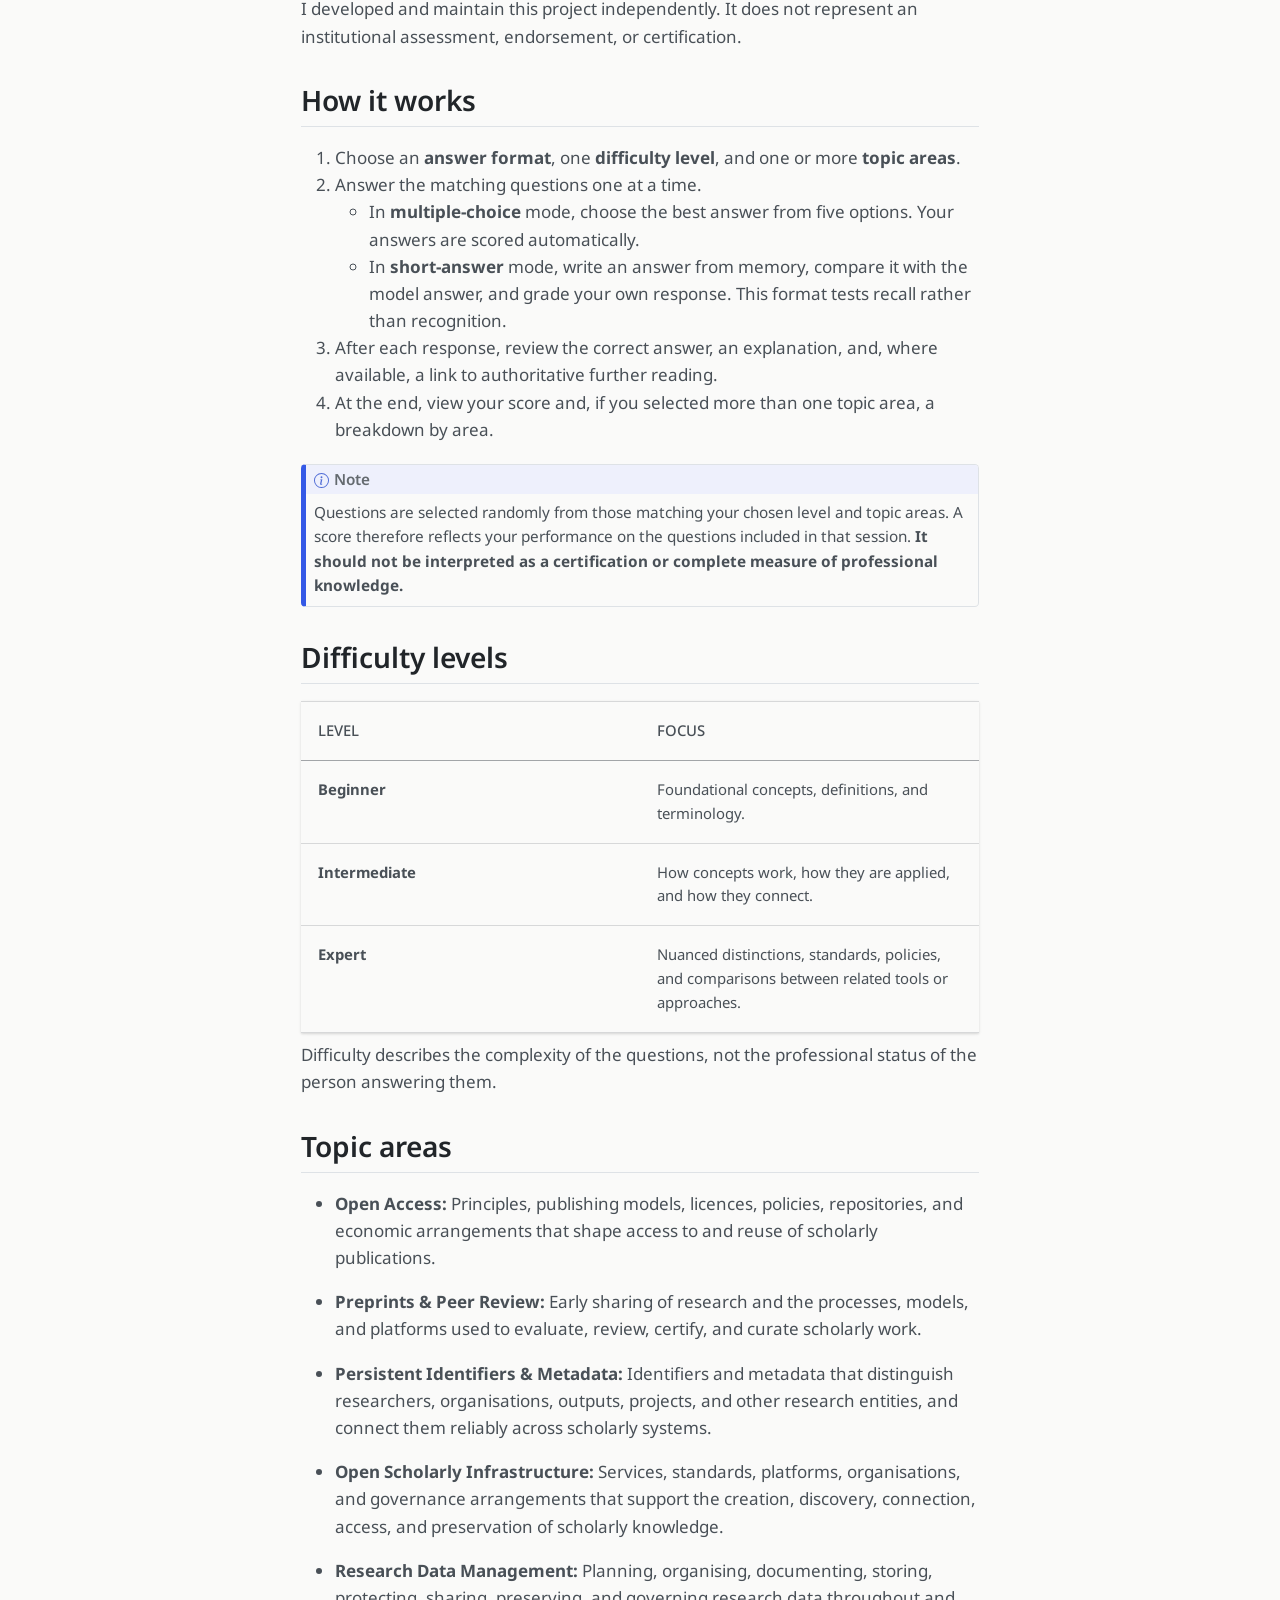
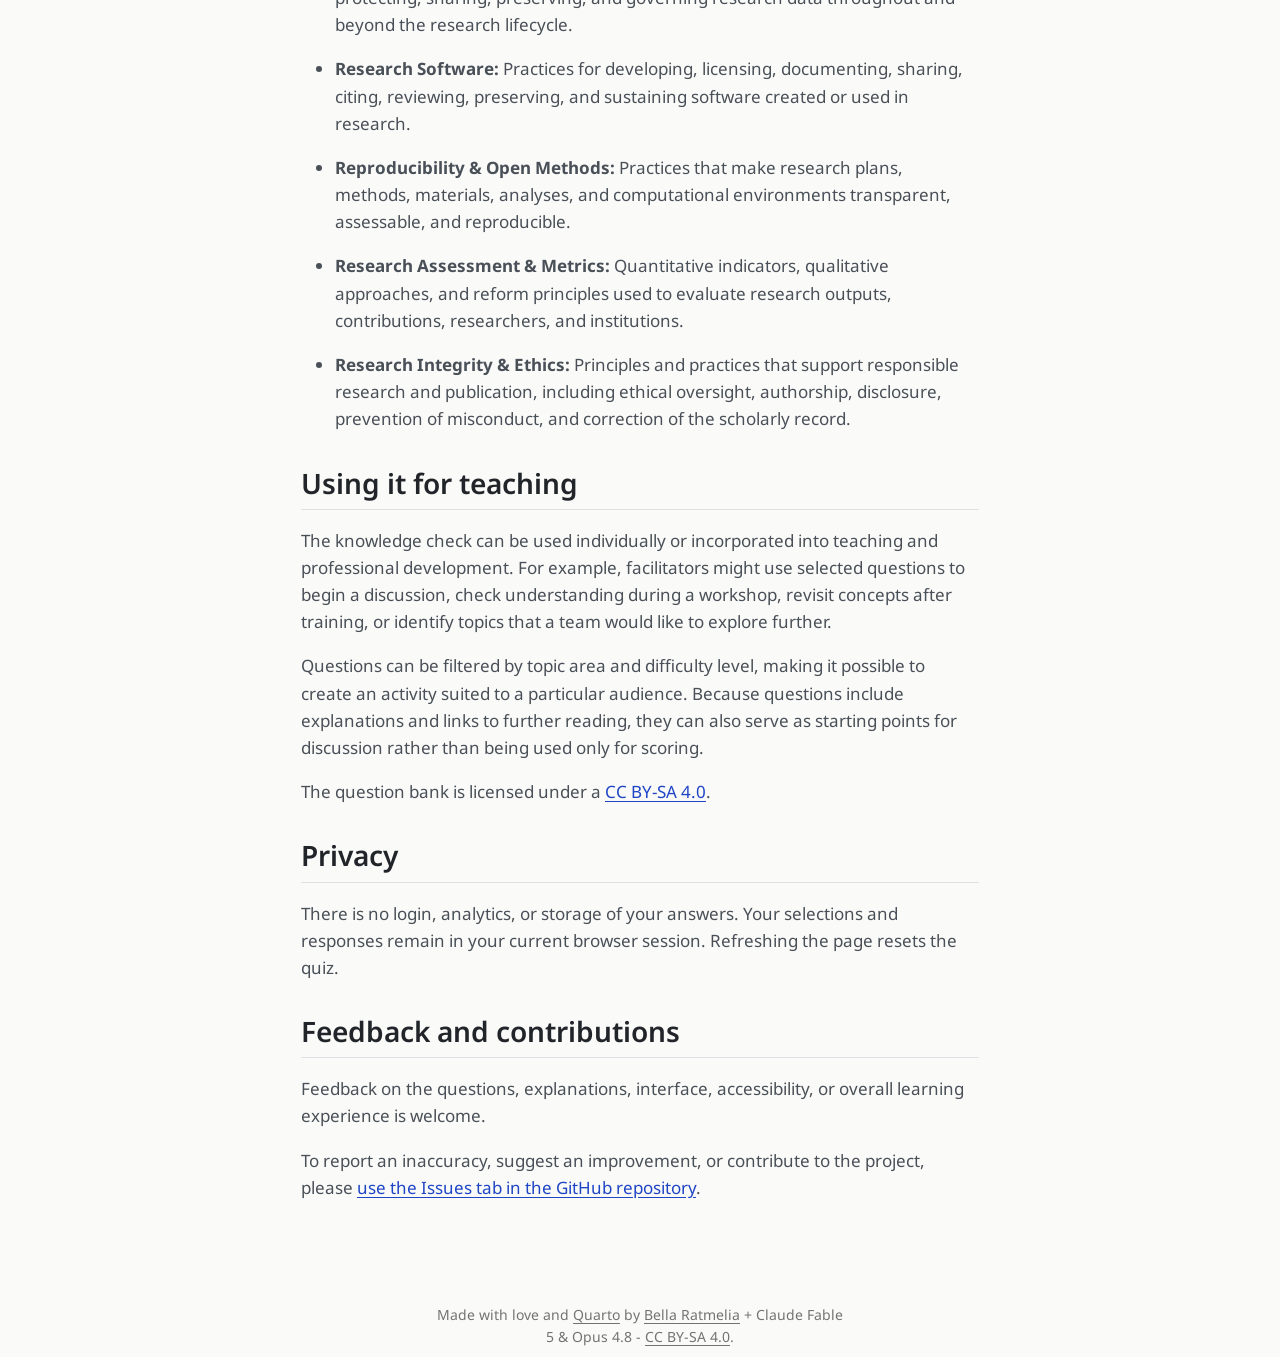
==== commit 8f33e768: "Built site for gh-pages" ====
--- a/about.html
+++ b/about.html
@@ -2,16 +2,13 @@
 <html xmlns="http://www.w3.org/1999/xhtml" lang="en" xml:lang="en"><head>
 
 <meta charset="utf-8">
-<meta name="generator" content="quarto-1.9.38">
+<meta name="generator" content="quarto-1.8.25">
 
 <meta name="viewport" content="width=device-width, initial-scale=1.0, user-scalable=yes">
 
 
-<title>About – Open Science Knowledge Checker</title>
+<title>About – Open Scholarship Knowledge Check</title>
 <style>
-/* Default styles provided by pandoc.
-** See https://pandoc.org/MANUAL.html#variables-for-html for config info.
-*/
 code{white-space: pre-wrap;}
 span.smallcaps{font-variant: small-caps;}
 div.columns{display: flex; gap: min(4vw, 1.5em);}
@@ -34,14 +31,19 @@
 <meta name="quarto:offset" content="./">
 <script src="site_libs/quarto-html/quarto.js" type="module"></script>
 <script src="site_libs/quarto-html/tabsets/tabsets.js" type="module"></script>
+<script src="site_libs/quarto-html/axe/axe-check.js" type="module"></script>
 <script src="site_libs/quarto-html/popper.min.js"></script>
 <script src="site_libs/quarto-html/tippy.umd.min.js"></script>
 <script src="site_libs/quarto-html/anchor.min.js"></script>
 <link href="site_libs/quarto-html/tippy.css" rel="stylesheet">
-<link href="site_libs/quarto-html/quarto-syntax-highlighting-15634bcf2e68342d4ad2dfa704d543f6.css" rel="stylesheet" id="quarto-text-highlighting-styles">
+<link href="site_libs/quarto-html/quarto-syntax-highlighting-7b89279ff1a6dce999919e0e67d4d9ec.css" rel="stylesheet" class="quarto-color-scheme" id="quarto-text-highlighting-styles">
+<link href="site_libs/quarto-html/quarto-syntax-highlighting-dark-707d8167ce6003fca903bfe2be84ab7f.css" rel="stylesheet" class="quarto-color-scheme quarto-color-alternate" id="quarto-text-highlighting-styles">
+<link href="site_libs/quarto-html/quarto-syntax-highlighting-7b89279ff1a6dce999919e0e67d4d9ec.css" rel="stylesheet" class="quarto-color-scheme-extra" id="quarto-text-highlighting-styles">
 <script src="site_libs/bootstrap/bootstrap.min.js"></script>
 <link href="site_libs/bootstrap/bootstrap-icons.css" rel="stylesheet">
-<link href="site_libs/bootstrap/bootstrap-ce8759bd3fb05abe819af1a73e919fae.min.css" rel="stylesheet" append-hash="true" id="quarto-bootstrap" data-mode="light">
+<link href="site_libs/bootstrap/bootstrap-95def464e4fb2f22e601f29e561bf4bf.min.css" rel="stylesheet" append-hash="true" class="quarto-color-scheme" id="quarto-bootstrap" data-mode="light">
+<link href="site_libs/bootstrap/bootstrap-dark-d2d9c7d9e0aa180550a0e2e98ee1e04d.min.css" rel="stylesheet" append-hash="true" class="quarto-color-scheme quarto-color-alternate" id="quarto-bootstrap" data-mode="light">
+<link href="site_libs/bootstrap/bootstrap-95def464e4fb2f22e601f29e561bf4bf.min.css" rel="stylesheet" append-hash="true" class="quarto-color-scheme-extra" id="quarto-bootstrap" data-mode="light">
 <script id="quarto-search-options" type="application/json">{
   "location": "navbar",
   "copy-button": false,
@@ -91,18 +93,181 @@
 <link href="https://fonts.googleapis.com/css2?family=Noto+Sans:ital,wght@0,100..900;1,100..900&amp;display=swap" rel="stylesheet">
 
 
-<link rel="stylesheet" href="styles.css">
 </head>
 
-<body class="floating nav-fixed quarto-light">
+<body class="floating nav-fixed quarto-light"><script id="quarto-html-before-body" type="application/javascript">
+    const toggleBodyColorMode = (bsSheetEl) => {
+      const mode = bsSheetEl.getAttribute("data-mode");
+      const bodyEl = window.document.querySelector("body");
+      if (mode === "dark") {
+        bodyEl.classList.add("quarto-dark");
+        bodyEl.classList.remove("quarto-light");
+      } else {
+        bodyEl.classList.add("quarto-light");
+        bodyEl.classList.remove("quarto-dark");
+      }
+    }
+    const toggleBodyColorPrimary = () => {
+      const bsSheetEl = window.document.querySelector("link#quarto-bootstrap:not([rel=disabled-stylesheet])");
+      if (bsSheetEl) {
+        toggleBodyColorMode(bsSheetEl);
+      }
+    }
+    const setColorSchemeToggle = (alternate) => {
+      const toggles = window.document.querySelectorAll('.quarto-color-scheme-toggle');
+      for (let i=0; i < toggles.length; i++) {
+        const toggle = toggles[i];
+        if (toggle) {
+          if (alternate) {
+            toggle.classList.add("alternate");
+          } else {
+            toggle.classList.remove("alternate");
+          }
+        }
+      }
+    };
+    const toggleColorMode = (alternate) => {
+      // Switch the stylesheets
+      const primaryStylesheets = window.document.querySelectorAll('link.quarto-color-scheme:not(.quarto-color-alternate)');
+      const alternateStylesheets = window.document.querySelectorAll('link.quarto-color-scheme.quarto-color-alternate');
+      manageTransitions('#quarto-margin-sidebar .nav-link', false);
+      if (alternate) {
+        // note: dark is layered on light, we don't disable primary!
+        enableStylesheet(alternateStylesheets);
+        for (const sheetNode of alternateStylesheets) {
+          if (sheetNode.id === "quarto-bootstrap") {
+            toggleBodyColorMode(sheetNode);
+          }
+        }
+      } else {
+        disableStylesheet(alternateStylesheets);
+        enableStylesheet(primaryStylesheets)
+        toggleBodyColorPrimary();
+      }
+      manageTransitions('#quarto-margin-sidebar .nav-link', true);
+      // Switch the toggles
+      setColorSchemeToggle(alternate)
+      // Hack to workaround the fact that safari doesn't
+      // properly recolor the scrollbar when toggling (#1455)
+      if (navigator.userAgent.indexOf('Safari') > 0 && navigator.userAgent.indexOf('Chrome') == -1) {
+        manageTransitions("body", false);
+        window.scrollTo(0, 1);
+        setTimeout(() => {
+          window.scrollTo(0, 0);
+          manageTransitions("body", true);
+        }, 40);
+      }
+    }
+    const disableStylesheet = (stylesheets) => {
+      for (let i=0; i < stylesheets.length; i++) {
+        const stylesheet = stylesheets[i];
+        stylesheet.rel = 'disabled-stylesheet';
+      }
+    }
+    const enableStylesheet = (stylesheets) => {
+      for (let i=0; i < stylesheets.length; i++) {
+        const stylesheet = stylesheets[i];
+        if(stylesheet.rel !== 'stylesheet') { // for Chrome, which will still FOUC without this check
+          stylesheet.rel = 'stylesheet';
+        }
+      }
+    }
+    const manageTransitions = (selector, allowTransitions) => {
+      const els = window.document.querySelectorAll(selector);
+      for (let i=0; i < els.length; i++) {
+        const el = els[i];
+        if (allowTransitions) {
+          el.classList.remove('notransition');
+        } else {
+          el.classList.add('notransition');
+        }
+      }
+    }
+    const isFileUrl = () => {
+      return window.location.protocol === 'file:';
+    }
+    const hasAlternateSentinel = () => {
+      let styleSentinel = getColorSchemeSentinel();
+      if (styleSentinel !== null) {
+        return styleSentinel === "alternate";
+      } else {
+        return false;
+      }
+    }
+    const setStyleSentinel = (alternate) => {
+      const value = alternate ? "alternate" : "default";
+      if (!isFileUrl()) {
+        window.localStorage.setItem("quarto-color-scheme", value);
+      } else {
+        localAlternateSentinel = value;
+      }
+    }
+    const getColorSchemeSentinel = () => {
+      if (!isFileUrl()) {
+        const storageValue = window.localStorage.getItem("quarto-color-scheme");
+        return storageValue != null ? storageValue : localAlternateSentinel;
+      } else {
+        return localAlternateSentinel;
+      }
+    }
+    const toggleGiscusIfUsed = (isAlternate, darkModeDefault) => {
+      const baseTheme = document.querySelector('#giscus-base-theme')?.value ?? 'light';
+      const alternateTheme = document.querySelector('#giscus-alt-theme')?.value ?? 'dark';
+      let newTheme = '';
+      if(authorPrefersDark) {
+        newTheme = isAlternate ? baseTheme : alternateTheme;
+      } else {
+        newTheme = isAlternate ? alternateTheme : baseTheme;
+      }
+      const changeGiscusTheme = () => {
+        // From: https://github.com/giscus/giscus/issues/336
+        const sendMessage = (message) => {
+          const iframe = document.querySelector('iframe.giscus-frame');
+          if (!iframe) return;
+          iframe.contentWindow.postMessage({ giscus: message }, 'https://giscus.app');
+        }
+        sendMessage({
+          setConfig: {
+            theme: newTheme
+          }
+        });
+      }
+      const isGiscussLoaded = window.document.querySelector('iframe.giscus-frame') !== null;
+      if (isGiscussLoaded) {
+        changeGiscusTheme();
+      }
+    };
+    const authorPrefersDark = false;
+    const darkModeDefault = authorPrefersDark;
+      document.querySelector('link#quarto-text-highlighting-styles.quarto-color-scheme-extra').rel = 'disabled-stylesheet';
+      document.querySelector('link#quarto-bootstrap.quarto-color-scheme-extra').rel = 'disabled-stylesheet';
+    let localAlternateSentinel = darkModeDefault ? 'alternate' : 'default';
+    // Dark / light mode switch
+    window.quartoToggleColorScheme = () => {
+      // Read the current dark / light value
+      let toAlternate = !hasAlternateSentinel();
+      toggleColorMode(toAlternate);
+      setStyleSentinel(toAlternate);
+      toggleGiscusIfUsed(toAlternate, darkModeDefault);
+      window.dispatchEvent(new Event('resize'));
+    };
+    // Switch to dark mode if need be
+    if (hasAlternateSentinel()) {
+      toggleColorMode(true);
+    } else {
+      toggleColorMode(false);
+    }
+  </script>
 
 <div id="quarto-search-results"></div>
   <header id="quarto-header" class="headroom fixed-top quarto-banner">
     <nav class="navbar navbar-expand-lg " data-bs-theme="dark">
       <div class="navbar-container container-fluid">
       <div class="navbar-brand-container mx-auto">
+    <a href="./index.html" class="navbar-brand navbar-brand-logo">
+    </a>
     <a class="navbar-brand" href="./index.html">
-    <span class="navbar-title">Open Science Knowledge Checker</span>
+    <span class="navbar-title">Open Scholarship Knowledge Check</span>
     </a>
   </div>
             <div id="quarto-search" class="" title="Search"></div>
@@ -119,10 +284,15 @@
     <a class="nav-link active" href="./about.html" aria-current="page"> 
 <span class="menu-text">About</span></a>
   </li>  
+  <li class="nav-item">
+    <a class="nav-link" href="./development.html"> 
+<span class="menu-text">Development</span></a>
+  </li>  
 </ul>
           </div> <!-- /navcollapse -->
             <div class="quarto-navbar-tools">
     <a href="https://github.com/bellaratmelia/os-knowledge-check/" title="" class="quarto-navigation-tool px-1" aria-label=""><i class="bi bi-github"></i></a>
+  <a href="" class="quarto-color-scheme-toggle quarto-navigation-tool  px-1" onclick="window.quartoToggleColorScheme(); return false;" title="Toggle dark mode"><i class="bi"></i></a>
 </div>
       </div> <!-- /container-fluid -->
     </nav>
@@ -131,7 +301,7 @@
 <header id="title-block-header" class="quarto-title-block default toc-left page-columns page-full">
   <div class="quarto-title-banner page-columns page-full">
     <div class="quarto-title column-body">
-      <h1 class="title">About Open Science Knowledge Checker</h1>
+      <h1 class="title">About the Open Scholarship Knowledge Check</h1>
                       </div>
   </div>
     
@@ -153,13 +323,13 @@
   <ul>
   <li><a href="#what-this-is" id="toc-what-this-is" class="nav-link active" data-scroll-target="#what-this-is">What this is</a></li>
   <li><a href="#why-this-exists" id="toc-why-this-exists" class="nav-link" data-scroll-target="#why-this-exists">Why this exists</a></li>
+  <li><a href="#about-the-creator" id="toc-about-the-creator" class="nav-link" data-scroll-target="#about-the-creator">About the creator</a></li>
   <li><a href="#how-it-works" id="toc-how-it-works" class="nav-link" data-scroll-target="#how-it-works">How it works</a></li>
   <li><a href="#difficulty-levels" id="toc-difficulty-levels" class="nav-link" data-scroll-target="#difficulty-levels">Difficulty levels</a></li>
   <li><a href="#topic-areas" id="toc-topic-areas" class="nav-link" data-scroll-target="#topic-areas">Topic areas</a></li>
-  <li><a href="#accuracy-and-sources" id="toc-accuracy-and-sources" class="nav-link" data-scroll-target="#accuracy-and-sources">Accuracy and sources</a></li>
-  <li><a href="#how-this-was-built-and-where-ai-comes-into-it" id="toc-how-this-was-built-and-where-ai-comes-into-it" class="nav-link" data-scroll-target="#how-this-was-built-and-where-ai-comes-into-it">How this was built, and where AI comes into it</a></li>
+  <li><a href="#using-it-for-teaching" id="toc-using-it-for-teaching" class="nav-link" data-scroll-target="#using-it-for-teaching">Using it for teaching</a></li>
   <li><a href="#privacy" id="toc-privacy" class="nav-link" data-scroll-target="#privacy">Privacy</a></li>
-  <li><a href="#feedback" id="toc-feedback" class="nav-link" data-scroll-target="#feedback">Feedback</a></li>
+  <li><a href="#feedback-and-contributions" id="toc-feedback-and-contributions" class="nav-link" data-scroll-target="#feedback-and-contributions">Feedback and contributions</a></li>
   </ul>
 </nav>
 </nav>
@@ -169,6 +339,7 @@
     </div>
 <!-- main -->
 <main class="content quarto-banner-title-block" id="quarto-document-content">
+
 <a class="qa-skip-link" href="#quarto-document-content">Skip to main content</a>
 
 
@@ -177,24 +348,48 @@
 
 <section id="what-this-is" class="level2">
 <h2 class="anchored" data-anchor-id="what-this-is">What this is</h2>
-<p>This is a <strong>self-assessment quiz</strong> on open science and scholarly publishing, aimed primarily at scholarly communications librarians, but useful to researchers, research infrastructure providers, and technologists who work in this space. It is a learning tool, not a test with stakes: nothing is recorded, and you can retake it as often as you like.</p>
+<p>The <strong>Open Scholarship Knowledge Check</strong> is a low-stakes self-assessment for exploring your understanding of open scholarship, scholarly communication, and research infrastructure.</p>
+<p>It is designed primarily for librarians and research support professionals, but may also be useful to researchers, infrastructure providers, technologists, and others working in this area. The aim is to help you identify what you already know, uncover gaps in your understanding, and discover reliable resources for further learning.</p>
+<p>The question bank can also be used as a teaching resource. Educators, librarians, and trainers are welcome to draw on it for workshops, classroom activities, team discussions, or informal professional development.</p>
+<p>This is a learning tool, not a certification or comprehensive assessment of professional expertise. You can use it as often as you like, and nothing you do here is recorded.</p>
 </section>
 <section id="why-this-exists" class="level2">
 <h2 class="anchored" data-anchor-id="why-this-exists">Why this exists</h2>
-<p>There is no shortage of good open science material to read. Primers, guides, LibGuides, curated link lists, training modules, community glossaries — the introductory layer is well covered, and much of it is excellent.</p>
-<p>What is harder to find is somewhere to check whether any of it stuck.</p>
-<p>Reading a clear explanation of the difference between green and gold open access feels a lot like understanding it. Being asked to produce that difference cold, without the options in front of you, is a different exercise — and usually a more honest one. That gap between recognising an answer and being able to recall it is the gap this site is built around, which is also why <strong>short answer</strong> mode exists alongside multiple choice.</p>
-<p>The audience shapes it too. Scholarly communications work has an unusually wide surface: identifiers, licensing, funder mandates, repository practice, metrics, integrity policy, research data. People are expected to advise confidently across all of it, the details shift constantly, and there are few low-stakes ways to find the soft spots before someone asks you a question at a consultation. Getting one wrong here costs nothing.</p>
+<p>There is no shortage of well-curated open scholarship material to read. Primers, guides, LibGuides, curated link lists, training modules, and community glossaries cover the introductory layer well, and much of that material is excellent. What I think is missing is a way to check whether any of it stuck.</p>
+<p>Reading a clear explanation of the difference between green and gold open access can feel like understanding it, but being asked to explain that difference from memory is a different exercise, and often a more revealing one. This gap between recognising an answer and being able to recall it is one reason the knowledge check includes both <strong>multiple-choice</strong> and <strong>short-answer</strong> modes.</p>
+<p>The scope of open scholarship also presents a challenge. Librarians and research support professionals may be expected to advise on identifiers, licensing, publishing models, funder policies, repositories, research assessment, integrity, research data, reproducibility, and infrastructure. The details change regularly, and there are relatively few low-stakes opportunities to identify areas that may need refreshing before they arise in a consultation, workshop, or project.</p>
+<p>In this site, getting an answer wrong here costs nothing. Instead, each question is an opportunity to review an explanation, revisit a concept, and find a resource for further learning.</p>
+</section>
+<section id="about-the-creator" class="level2">
+<h2 class="anchored" data-anchor-id="about-the-creator">About the creator</h2>
+<p>I am <a href="https://bellaratmelia.github.io/">Bella Ratmelia</a>, a librarian based in Singapore working in support, open scholarship, and computational research skills. This project grew out of my work supporting and teaching researchers, librarians, and research support professionals.</p>
+<p>I developed and maintain this project independently. It does not represent an institutional assessment, endorsement, or certification.</p>
 </section>
 <section id="how-it-works" class="level2">
 <h2 class="anchored" data-anchor-id="how-it-works">How it works</h2>
 <ol type="1">
-<li>Choose an <strong>answering mode</strong>, one <strong>difficulty level</strong>, and one or more <strong>topic areas</strong>.</li>
-<li>Answer the matching questions one at a time. In <strong>multiple choice</strong> mode you pick from five options and are scored automatically. In <strong>short answer</strong> mode you write your answer from memory, then compare it against the model answer and mark yourself — harder, because it tests recall rather than recognition.</li>
-<li>After each answer you see the correct answer, an explanation, and (where available) a link to authoritative further reading.</li>
-<li>At the end you get a score and, if you picked more than one area, a breakdown by area. Nothing you do here is saved: there are no accounts, no tracking, and refreshing the page starts a fresh session.</li>
+<li>Choose an <strong>answer format</strong>, one <strong>difficulty level</strong>, and one or more <strong>topic areas</strong>.</li>
+<li>Answer the matching questions one at a time.
+<ul>
+<li>In <strong>multiple-choice</strong> mode, choose the best answer from five options. Your answers are scored automatically.</li>
+<li>In <strong>short-answer</strong> mode, write an answer from memory, compare it with the model answer, and grade your own response. This format tests recall rather than recognition.</li>
+</ul></li>
+<li>After each response, review the correct answer, an explanation, and, where available, a link to authoritative further reading.</li>
+<li>At the end, view your score and, if you selected more than one topic area, a breakdown by area.</li>
 </ol>
-<p>Questions live in a single CSV file in the project repository (<code>data/questions.csv</code>) and are loaded in your browser when the page opens. The site is fully static — there is no server, database, or account.</p>
+<div class="callout callout-style-default callout-note callout-titled">
+<div class="callout-header d-flex align-content-center">
+<div class="callout-icon-container">
+<i class="callout-icon"></i>
+</div>
+<div class="callout-title-container flex-fill">
+Note
+</div>
+</div>
+<div class="callout-body-container callout-body">
+<p>Questions are selected randomly from those matching your chosen level and topic areas. A score therefore reflects your performance on the questions included in that session. <strong>It should not be interpreted as a certification or complete measure of professional knowledge.</strong></p>
+</div>
+</div>
 </section>
 <section id="difficulty-levels" class="level2">
 <h2 class="anchored" data-anchor-id="difficulty-levels">Difficulty levels</h2>
@@ -212,56 +407,48 @@
 <tbody>
 <tr class="odd">
 <td><strong>Beginner</strong></td>
-<td>Foundational definitions — “what is X”</td>
+<td>Foundational concepts, definitions, and terminology.</td>
 </tr>
 <tr class="even">
 <td><strong>Intermediate</strong></td>
-<td>How things work and how pieces connect</td>
+<td>How concepts work, how they are applied, and how they connect.</td>
 </tr>
 <tr class="odd">
 <td><strong>Expert</strong></td>
-<td>Nuanced distinctions, standards and policy detail, comparing similar tools</td>
+<td>Nuanced distinctions, standards, policies, and comparisons between related tools or approaches.</td>
 </tr>
 </tbody>
 </table>
+<p>Difficulty describes the complexity of the questions, not the professional status of the person answering them.</p>
 </section>
 <section id="topic-areas" class="level2">
 <h2 class="anchored" data-anchor-id="topic-areas">Topic areas</h2>
 <ul>
-<li>Persistent Identifiers (DOI, ORCID, ROR, RRID, IGSN, ARK, …)</li>
-<li>Research Data Management (FAIR, CARE, DMPs, repositories)</li>
-<li>Open Access (models, licensing, rights retention)</li>
-<li>Research Assessment &amp; Metrics (DORA, CoARA, Leiden Manifesto, JIF, h-index)</li>
-<li>Research Integrity (misconduct definitions, COPE, retractions)</li>
-<li>Reproducibility &amp; Open Methods (preregistration, Registered Reports, TOP)</li>
-<li>Scholarly Infrastructure &amp; Organizations (Crossref, DataCite, OpenAlex, POSI, …)</li>
-<li>Preprints &amp; Peer Review (arXiv, bioRxiv, open review, overlay journals)</li>
-<li>Open Source &amp; Software (software citation, JOSS, Zenodo archiving)</li>
-<li>Policy &amp; Funder Mandates (Plan S, the 2022 OSTP memo, UNESCO, NIH DMS)</li>
+<li><p><strong>Open Access:</strong> Principles, publishing models, licences, policies, repositories, and economic arrangements that shape access to and reuse of scholarly publications.</p></li>
+<li><p><strong>Preprints &amp; Peer Review:</strong> Early sharing of research and the processes, models, and platforms used to evaluate, review, certify, and curate scholarly work.</p></li>
+<li><p><strong>Persistent Identifiers &amp; Metadata:</strong> Identifiers and metadata that distinguish researchers, organisations, outputs, projects, and other research entities, and connect them reliably across scholarly systems.</p></li>
+<li><p><strong>Open Scholarly Infrastructure:</strong> Services, standards, platforms, organisations, and governance arrangements that support the creation, discovery, connection, access, and preservation of scholarly knowledge.</p></li>
+<li><p><strong>Research Data Management:</strong> Planning, organising, documenting, storing, protecting, sharing, preserving, and governing research data throughout and beyond the research lifecycle.</p></li>
+<li><p><strong>Research Software:</strong> Practices for developing, licensing, documenting, sharing, citing, reviewing, preserving, and sustaining software created or used in research.</p></li>
+<li><p><strong>Reproducibility &amp; Open Methods:</strong> Practices that make research plans, methods, materials, analyses, and computational environments transparent, assessable, and reproducible.</p></li>
+<li><p><strong>Research Assessment &amp; Metrics:</strong> Quantitative indicators, qualitative approaches, and reform principles used to evaluate research outputs, contributions, researchers, and institutions.</p></li>
+<li><p><strong>Research Integrity &amp; Ethics:</strong> Principles and practices that support responsible research and publication, including ethical oversight, authorship, disclosure, prevention of misconduct, and correction of the scholarly record.</p></li>
 </ul>
 </section>
-<section id="accuracy-and-sources" class="level2">
-<h2 class="anchored" data-anchor-id="accuracy-and-sources">Accuracy and sources</h2>
-<p>Questions were written using the referenced organisations’ own documentation, FAQs, and policy pages rather than from memory, because terminology, governance, and scope in this area change over time. Each question carries a <code>source_url</code> pointing to the documentation consulted. <strong>If you spot an error, please open an issue or edit <code>data/questions.csv</code> and submit a pull request.</strong></p>
-</section>
-<section id="how-this-was-built-and-where-ai-comes-into-it" class="level2">
-<h2 class="anchored" data-anchor-id="how-this-was-built-and-where-ai-comes-into-it">How this was built, and where AI comes into it</h2>
-<p>This site was built with substantial help from AI. That covers the code — a static <a href="https://quarto.org">Quarto</a> site with the quiz itself written in Observable JS — and the first drafts of most questions, explanations, and the prose on this page.</p>
-<p>Saying so plainly seems better than the alternative, particularly to an audience that spends its working life on provenance and attribution. It also matters because a language model writing confident-sounding text about DOI governance or Plan S compliance is exactly the failure mode this site would be worst placed to have. So the drafts were treated as drafts:</p>
-<ul>
-<li>Questions were written against the referenced organisations’ own documentation, FAQs, and policy pages rather than from model memory.</li>
-<li>Each question carries a <code>source_url</code> pointing to what was consulted, and those links were checked rather than assumed.</li>
-<li>Wording, difficulty levels, and topic assignments were revised by hand where drafts were vague, subtly wrong, or confidently wrong.</li>
-</ul>
-<p>None of that makes the bank infallible — it makes it correctable, which is the more realistic goal. If something here is wrong, <a href="https://github.com/bellaratmelia/os-knowledge-check/issues">please say so</a>.</p>
+<section id="using-it-for-teaching" class="level2">
+<h2 class="anchored" data-anchor-id="using-it-for-teaching">Using it for teaching</h2>
+<p>The knowledge check can be used individually or incorporated into teaching and professional development. For example, facilitators might use selected questions to begin a discussion, check understanding during a workshop, revisit concepts after training, or identify topics that a team would like to explore further.</p>
+<p>Questions can be filtered by topic area and difficulty level, making it possible to create an activity suited to a particular audience. Because questions include explanations and links to further reading, they can also serve as starting points for discussion rather than being used only for scoring.</p>
+<p>The question bank is licensed under a <a href="https://creativecommons.org/licenses/by-sa/4.0/">CC BY-SA 4.0</a>.</p>
 </section>
 <section id="privacy" class="level2">
 <h2 class="anchored" data-anchor-id="privacy">Privacy</h2>
-<p>There is no analytics, no login, and no storage of your answers. Refreshing the page resets everything.</p>
+<p>There is no login, analytics, or storage of your answers. Your selections and responses remain in your current browser session. Refreshing the page resets the quiz.</p>
 </section>
-<section id="feedback" class="level2">
-<h2 class="anchored" data-anchor-id="feedback">Feedback</h2>
-<p>If you spot any inaccuracies or have any feedback, comments, or suggestions, please feel free to <a href="https://github.com/bellaratmelia/os-knowledge-check/issues">send them through Issues tab on the GitHub repo</a>.</p>
+<section id="feedback-and-contributions" class="level2">
+<h2 class="anchored" data-anchor-id="feedback-and-contributions">Feedback and contributions</h2>
+<p>Feedback on the questions, explanations, interface, accessibility, or overall learning experience is welcome.</p>
+<p>To report an inaccuracy, suggest an improvement, or contribute to the project, please <a href="https://github.com/bellaratmelia/os-knowledge-check/issues">use the Issues tab in the GitHub repository</a>.</p>
 
 
 </section>
@@ -269,6 +456,19 @@
 </main> <!-- /main -->
 <script id="quarto-html-after-body" type="application/javascript">
   window.document.addEventListener("DOMContentLoaded", function (event) {
+    // Ensure there is a toggle, if there isn't float one in the top right
+    if (window.document.querySelector('.quarto-color-scheme-toggle') === null) {
+      const a = window.document.createElement('a');
+      a.classList.add('top-right');
+      a.classList.add('quarto-color-scheme-toggle');
+      a.href = "";
+      a.onclick = function() { try { window.quartoToggleColorScheme(); } catch {} return false; };
+      const i = window.document.createElement("i");
+      i.classList.add('bi');
+      a.appendChild(i);
+      window.document.body.appendChild(a);
+    }
+    setColorSchemeToggle(hasAlternateSentinel())
     const icon = "";
     const anchorJS = new window.AnchorJS();
     anchorJS.options = {
--- a/site_libs/quarto-html/quarto-syntax-highlighting-7b89279ff1a6dce999919e0e67d4d9ec.css
+++ b/site_libs/quarto-html/quarto-syntax-highlighting-7b89279ff1a6dce999919e0e67d4d9ec.css
@@ -0,0 +1,236 @@
+/* quarto syntax highlight colors */
+:root {
+  --quarto-hl-ot-color: #003B4F;
+  --quarto-hl-at-color: #657422;
+  --quarto-hl-ss-color: #20794D;
+  --quarto-hl-an-color: #5E5E5E;
+  --quarto-hl-fu-color: #4758AB;
+  --quarto-hl-st-color: #20794D;
+  --quarto-hl-cf-color: #003B4F;
+  --quarto-hl-op-color: #5E5E5E;
+  --quarto-hl-er-color: #AD0000;
+  --quarto-hl-bn-color: #AD0000;
+  --quarto-hl-al-color: #AD0000;
+  --quarto-hl-va-color: #111111;
+  --quarto-hl-bu-color: inherit;
+  --quarto-hl-ex-color: inherit;
+  --quarto-hl-pp-color: #AD0000;
+  --quarto-hl-in-color: #5E5E5E;
+  --quarto-hl-vs-color: #20794D;
+  --quarto-hl-wa-color: #5E5E5E;
+  --quarto-hl-do-color: #5E5E5E;
+  --quarto-hl-im-color: #00769E;
+  --quarto-hl-ch-color: #20794D;
+  --quarto-hl-dt-color: #AD0000;
+  --quarto-hl-fl-color: #AD0000;
+  --quarto-hl-co-color: #5E5E5E;
+  --quarto-hl-cv-color: #5E5E5E;
+  --quarto-hl-cn-color: #8f5902;
+  --quarto-hl-sc-color: #5E5E5E;
+  --quarto-hl-dv-color: #AD0000;
+  --quarto-hl-kw-color: #003B4F;
+}
+
+/* other quarto variables */
+:root {
+  --quarto-font-monospace: SFMono-Regular, Menlo, Monaco, Consolas, "Liberation Mono", "Courier New", monospace;
+}
+
+/* syntax highlight based on Pandoc's rules */
+pre > code.sourceCode > span {
+  color: #003B4F;
+}
+
+code.sourceCode > span {
+  color: #003B4F;
+}
+
+div.sourceCode,
+div.sourceCode pre.sourceCode {
+  color: #003B4F;
+}
+
+/* Normal */
+code span {
+  color: #003B4F;
+}
+
+/* Alert */
+code span.al {
+  color: #AD0000;
+  font-style: inherit;
+}
+
+/* Annotation */
+code span.an {
+  color: #5E5E5E;
+  font-style: inherit;
+}
+
+/* Attribute */
+code span.at {
+  color: #657422;
+  font-style: inherit;
+}
+
+/* BaseN */
+code span.bn {
+  color: #AD0000;
+  font-style: inherit;
+}
+
+/* BuiltIn */
+code span.bu {
+  font-style: inherit;
+}
+
+/* ControlFlow */
+code span.cf {
+  color: #003B4F;
+  font-weight: bold;
+  font-style: inherit;
+}
+
+/* Char */
+code span.ch {
+  color: #20794D;
+  font-style: inherit;
+}
+
+/* Constant */
+code span.cn {
+  color: #8f5902;
+  font-style: inherit;
+}
+
+/* Comment */
+code span.co {
+  color: #5E5E5E;
+  font-style: inherit;
+}
+
+/* CommentVar */
+code span.cv {
+  color: #5E5E5E;
+  font-style: italic;
+}
+
+/* Documentation */
+code span.do {
+  color: #5E5E5E;
+  font-style: italic;
+}
+
+/* DataType */
+code span.dt {
+  color: #AD0000;
+  font-style: inherit;
+}
+
+/* DecVal */
+code span.dv {
+  color: #AD0000;
+  font-style: inherit;
+}
+
+/* Error */
+code span.er {
+  color: #AD0000;
+  font-style: inherit;
+}
+
+/* Extension */
+code span.ex {
+  font-style: inherit;
+}
+
+/* Float */
+code span.fl {
+  color: #AD0000;
+  font-style: inherit;
+}
+
+/* Function */
+code span.fu {
+  color: #4758AB;
+  font-style: inherit;
+}
+
+/* Import */
+code span.im {
+  color: #00769E;
+  font-style: inherit;
+}
+
+/* Information */
+code span.in {
+  color: #5E5E5E;
+  font-style: inherit;
+}
+
+/* Keyword */
+code span.kw {
+  color: #003B4F;
+  font-weight: bold;
+  font-style: inherit;
+}
+
+/* Operator */
+code span.op {
+  color: #5E5E5E;
+  font-style: inherit;
+}
+
+/* Other */
+code span.ot {
+  color: #003B4F;
+  font-style: inherit;
+}
+
+/* Preprocessor */
+code span.pp {
+  color: #AD0000;
+  font-style: inherit;
+}
+
+/* SpecialChar */
+code span.sc {
+  color: #5E5E5E;
+  font-style: inherit;
+}
+
+/* SpecialString */
+code span.ss {
+  color: #20794D;
+  font-style: inherit;
+}
+
+/* String */
+code span.st {
+  color: #20794D;
+  font-style: inherit;
+}
+
+/* Variable */
+code span.va {
+  color: #111111;
+  font-style: inherit;
+}
+
+/* VerbatimString */
+code span.vs {
+  color: #20794D;
+  font-style: inherit;
+}
+
+/* Warning */
+code span.wa {
+  color: #5E5E5E;
+  font-style: italic;
+}
+
+.prevent-inlining {
+  content: "</";
+}
+
+/*# sourceMappingURL=3944bc705cfaf4c80e56f77c5205168a.css.map */
--- a/site_libs/quarto-html/quarto-syntax-highlighting-dark-707d8167ce6003fca903bfe2be84ab7f.css
+++ b/site_libs/quarto-html/quarto-syntax-highlighting-dark-707d8167ce6003fca903bfe2be84ab7f.css
@@ -0,0 +1,219 @@
+/* quarto syntax highlight colors */
+:root {
+  --quarto-hl-al-color: #f07178;
+  --quarto-hl-an-color: #d4d0ab;
+  --quarto-hl-at-color: #00e0e0;
+  --quarto-hl-bn-color: #d4d0ab;
+  --quarto-hl-bu-color: #abe338;
+  --quarto-hl-ch-color: #abe338;
+  --quarto-hl-co-color: #f8f8f2;
+  --quarto-hl-cv-color: #ffd700;
+  --quarto-hl-cn-color: #ffd700;
+  --quarto-hl-cf-color: #ffa07a;
+  --quarto-hl-dt-color: #ffa07a;
+  --quarto-hl-dv-color: #d4d0ab;
+  --quarto-hl-do-color: #f8f8f2;
+  --quarto-hl-er-color: #f07178;
+  --quarto-hl-ex-color: #00e0e0;
+  --quarto-hl-fl-color: #d4d0ab;
+  --quarto-hl-fu-color: #ffa07a;
+  --quarto-hl-im-color: #abe338;
+  --quarto-hl-in-color: #d4d0ab;
+  --quarto-hl-kw-color: #ffa07a;
+  --quarto-hl-op-color: #ffa07a;
+  --quarto-hl-ot-color: #00e0e0;
+  --quarto-hl-pp-color: #dcc6e0;
+  --quarto-hl-re-color: #00e0e0;
+  --quarto-hl-sc-color: #abe338;
+  --quarto-hl-ss-color: #abe338;
+  --quarto-hl-st-color: #abe338;
+  --quarto-hl-va-color: #00e0e0;
+  --quarto-hl-vs-color: #abe338;
+  --quarto-hl-wa-color: #dcc6e0;
+}
+
+/* other quarto variables */
+:root {
+  --quarto-font-monospace: SFMono-Regular, Menlo, Monaco, Consolas, "Liberation Mono", "Courier New", monospace;
+}
+
+/* syntax highlight based on Pandoc's rules */
+pre > code.sourceCode > span {
+  color: #f8f8f2;
+}
+
+code.sourceCode > span {
+  color: #f8f8f2;
+}
+
+div.sourceCode,
+div.sourceCode pre.sourceCode {
+  color: #f8f8f2;
+}
+
+/* Normal */
+code span {
+  color: #f8f8f2;
+}
+
+/* Alert */
+code span.al {
+  color: #f07178;
+}
+
+/* Annotation */
+code span.an {
+  color: #d4d0ab;
+}
+
+/* Attribute */
+code span.at {
+  color: #00e0e0;
+}
+
+/* BaseN */
+code span.bn {
+  color: #d4d0ab;
+}
+
+/* BuiltIn */
+code span.bu {
+  color: #abe338;
+}
+
+/* ControlFlow */
+code span.cf {
+  font-weight: bold;
+  color: #ffa07a;
+}
+
+/* Char */
+code span.ch {
+  color: #abe338;
+}
+
+/* Constant */
+code span.cn {
+  color: #ffd700;
+}
+
+/* Comment */
+code span.co {
+  font-style: italic;
+  color: #f8f8f2;
+}
+
+/* CommentVar */
+code span.cv {
+  color: #ffd700;
+}
+
+/* Documentation */
+code span.do {
+  color: #f8f8f2;
+}
+
+/* DataType */
+code span.dt {
+  color: #ffa07a;
+}
+
+/* DecVal */
+code span.dv {
+  color: #d4d0ab;
+}
+
+/* Error */
+code span.er {
+  color: #f07178;
+  text-decoration: underline;
+}
+
+/* Extension */
+code span.ex {
+  font-weight: bold;
+  color: #00e0e0;
+}
+
+/* Float */
+code span.fl {
+  color: #d4d0ab;
+}
+
+/* Function */
+code span.fu {
+  color: #ffa07a;
+}
+
+/* Import */
+code span.im {
+  color: #abe338;
+}
+
+/* Information */
+code span.in {
+  color: #d4d0ab;
+}
+
+/* Keyword */
+code span.kw {
+  font-weight: bold;
+  color: #ffa07a;
+}
+
+/* Operator */
+code span.op {
+  color: #ffa07a;
+}
+
+/* Other */
+code span.ot {
+  color: #00e0e0;
+}
+
+/* Preprocessor */
+code span.pp {
+  color: #dcc6e0;
+}
+
+/* RegionMarker */
+code span.re {
+  background-color: #f8f8f2;
+  color: #00e0e0;
+}
+
+/* SpecialChar */
+code span.sc {
+  color: #abe338;
+}
+
+/* SpecialString */
+code span.ss {
+  color: #abe338;
+}
+
+/* String */
+code span.st {
+  color: #abe338;
+}
+
+/* Variable */
+code span.va {
+  color: #00e0e0;
+}
+
+/* VerbatimString */
+code span.vs {
+  color: #abe338;
+}
+
+/* Warning */
+code span.wa {
+  color: #dcc6e0;
+}
+
+.prevent-inlining {
+  content: "</";
+}
+
+/*# sourceMappingURL=f5ab3bb6f5ded8da9f12dd3a91d3da26.css.map */
--- a/site_libs/quarto-html/quarto-syntax-highlighting-7b89279ff1a6dce999919e0e67d4d9ec.css
+++ b/site_libs/quarto-html/quarto-syntax-highlighting-7b89279ff1a6dce999919e0e67d4d9ec.css
@@ -0,0 +1,236 @@
+/* quarto syntax highlight colors */
+:root {
+  --quarto-hl-ot-color: #003B4F;
+  --quarto-hl-at-color: #657422;
+  --quarto-hl-ss-color: #20794D;
+  --quarto-hl-an-color: #5E5E5E;
+  --quarto-hl-fu-color: #4758AB;
+  --quarto-hl-st-color: #20794D;
+  --quarto-hl-cf-color: #003B4F;
+  --quarto-hl-op-color: #5E5E5E;
+  --quarto-hl-er-color: #AD0000;
+  --quarto-hl-bn-color: #AD0000;
+  --quarto-hl-al-color: #AD0000;
+  --quarto-hl-va-color: #111111;
+  --quarto-hl-bu-color: inherit;
+  --quarto-hl-ex-color: inherit;
+  --quarto-hl-pp-color: #AD0000;
+  --quarto-hl-in-color: #5E5E5E;
+  --quarto-hl-vs-color: #20794D;
+  --quarto-hl-wa-color: #5E5E5E;
+  --quarto-hl-do-color: #5E5E5E;
+  --quarto-hl-im-color: #00769E;
+  --quarto-hl-ch-color: #20794D;
+  --quarto-hl-dt-color: #AD0000;
+  --quarto-hl-fl-color: #AD0000;
+  --quarto-hl-co-color: #5E5E5E;
+  --quarto-hl-cv-color: #5E5E5E;
+  --quarto-hl-cn-color: #8f5902;
+  --quarto-hl-sc-color: #5E5E5E;
+  --quarto-hl-dv-color: #AD0000;
+  --quarto-hl-kw-color: #003B4F;
+}
+
+/* other quarto variables */
+:root {
+  --quarto-font-monospace: SFMono-Regular, Menlo, Monaco, Consolas, "Liberation Mono", "Courier New", monospace;
+}
+
+/* syntax highlight based on Pandoc's rules */
+pre > code.sourceCode > span {
+  color: #003B4F;
+}
+
+code.sourceCode > span {
+  color: #003B4F;
+}
+
+div.sourceCode,
+div.sourceCode pre.sourceCode {
+  color: #003B4F;
+}
+
+/* Normal */
+code span {
+  color: #003B4F;
+}
+
+/* Alert */
+code span.al {
+  color: #AD0000;
+  font-style: inherit;
+}
+
+/* Annotation */
+code span.an {
+  color: #5E5E5E;
+  font-style: inherit;
+}
+
+/* Attribute */
+code span.at {
+  color: #657422;
+  font-style: inherit;
+}
+
+/* BaseN */
+code span.bn {
+  color: #AD0000;
+  font-style: inherit;
+}
+
+/* BuiltIn */
+code span.bu {
+  font-style: inherit;
+}
+
+/* ControlFlow */
+code span.cf {
+  color: #003B4F;
+  font-weight: bold;
+  font-style: inherit;
+}
+
+/* Char */
+code span.ch {
+  color: #20794D;
+  font-style: inherit;
+}
+
+/* Constant */
+code span.cn {
+  color: #8f5902;
+  font-style: inherit;
+}
+
+/* Comment */
+code span.co {
+  color: #5E5E5E;
+  font-style: inherit;
+}
+
+/* CommentVar */
+code span.cv {
+  color: #5E5E5E;
+  font-style: italic;
+}
+
+/* Documentation */
+code span.do {
+  color: #5E5E5E;
+  font-style: italic;
+}
+
+/* DataType */
+code span.dt {
+  color: #AD0000;
+  font-style: inherit;
+}
+
+/* DecVal */
+code span.dv {
+  color: #AD0000;
+  font-style: inherit;
+}
+
+/* Error */
+code span.er {
+  color: #AD0000;
+  font-style: inherit;
+}
+
+/* Extension */
+code span.ex {
+  font-style: inherit;
+}
+
+/* Float */
+code span.fl {
+  color: #AD0000;
+  font-style: inherit;
+}
+
+/* Function */
+code span.fu {
+  color: #4758AB;
+  font-style: inherit;
+}
+
+/* Import */
+code span.im {
+  color: #00769E;
+  font-style: inherit;
+}
+
+/* Information */
+code span.in {
+  color: #5E5E5E;
+  font-style: inherit;
+}
+
+/* Keyword */
+code span.kw {
+  color: #003B4F;
+  font-weight: bold;
+  font-style: inherit;
+}
+
+/* Operator */
+code span.op {
+  color: #5E5E5E;
+  font-style: inherit;
+}
+
+/* Other */
+code span.ot {
+  color: #003B4F;
+  font-style: inherit;
+}
+
+/* Preprocessor */
+code span.pp {
+  color: #AD0000;
+  font-style: inherit;
+}
+
+/* SpecialChar */
+code span.sc {
+  color: #5E5E5E;
+  font-style: inherit;
+}
+
+/* SpecialString */
+code span.ss {
+  color: #20794D;
+  font-style: inherit;
+}
+
+/* String */
+code span.st {
+  color: #20794D;
+  font-style: inherit;
+}
+
+/* Variable */
+code span.va {
+  color: #111111;
+  font-style: inherit;
+}
+
+/* VerbatimString */
+code span.vs {
+  color: #20794D;
+  font-style: inherit;
+}
+
+/* Warning */
+code span.wa {
+  color: #5E5E5E;
+  font-style: italic;
+}
+
+.prevent-inlining {
+  content: "</";
+}
+
+/*# sourceMappingURL=3944bc705cfaf4c80e56f77c5205168a.css.map */
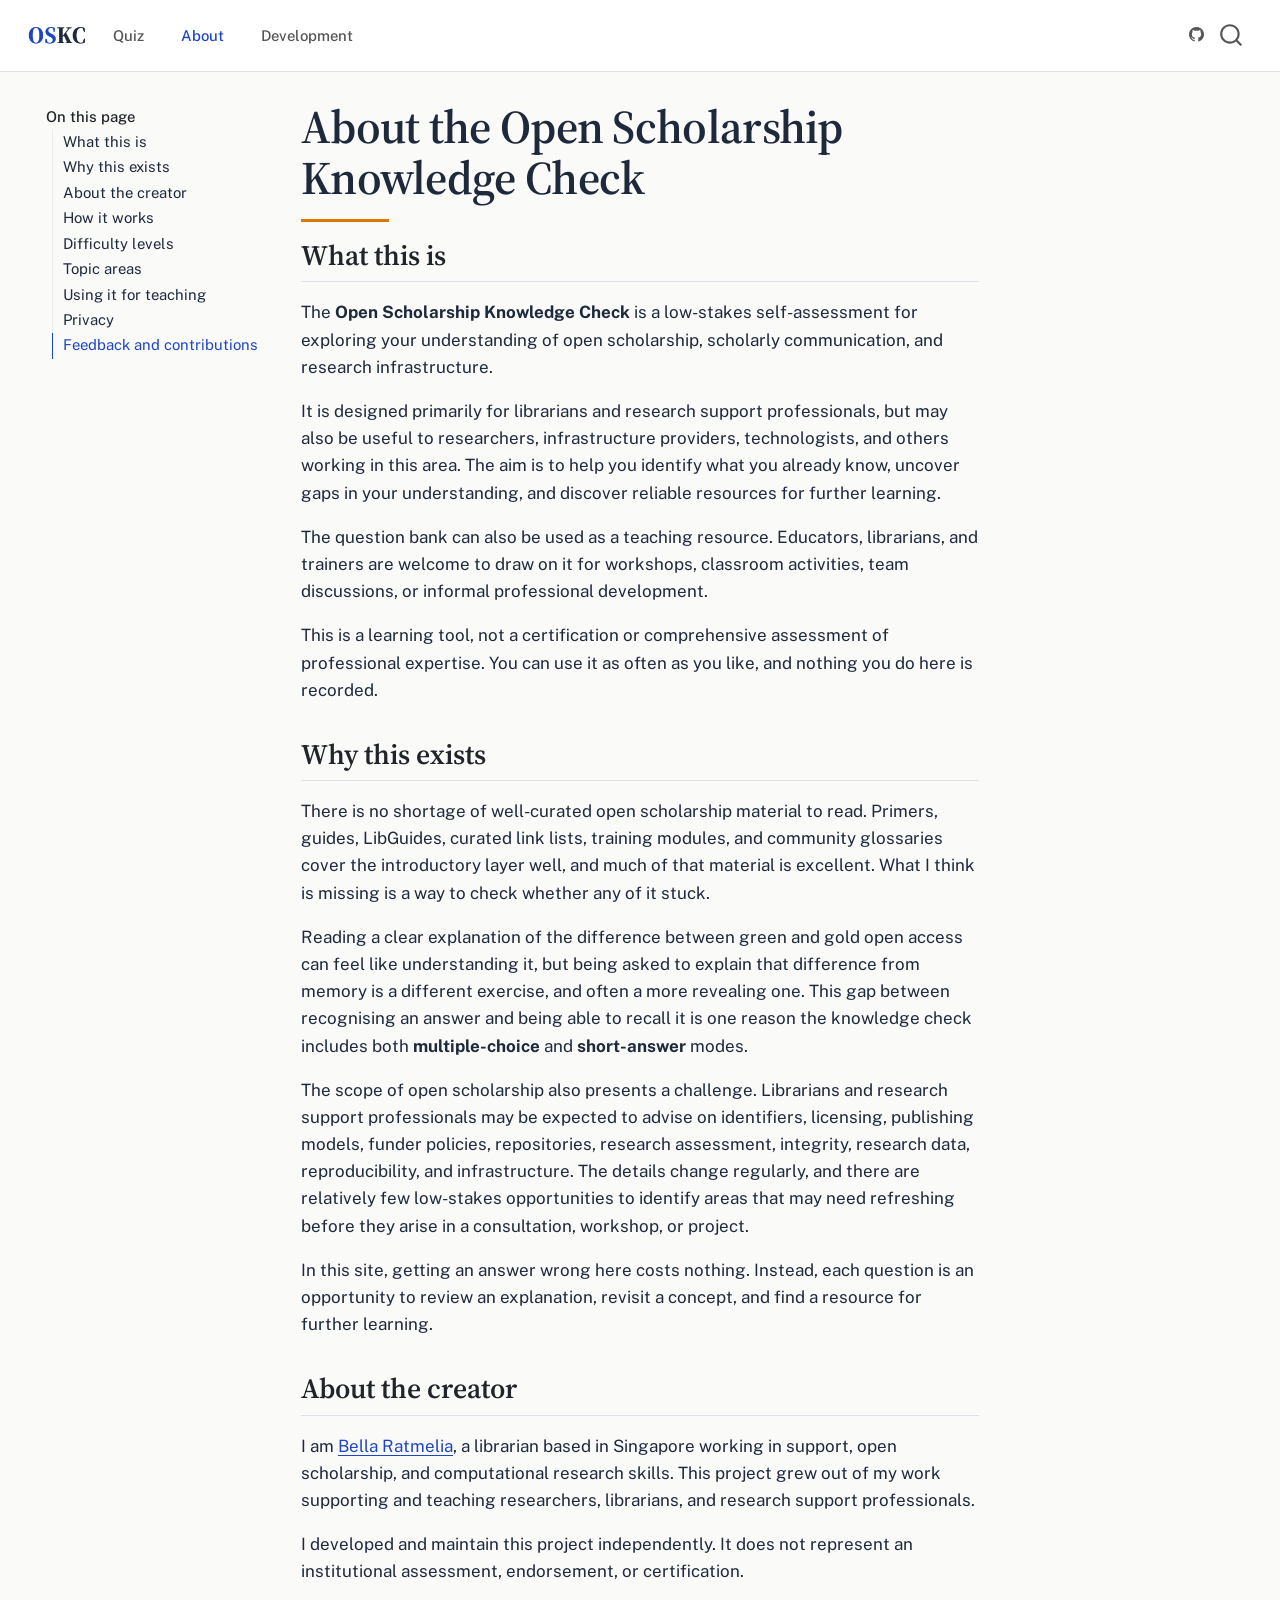
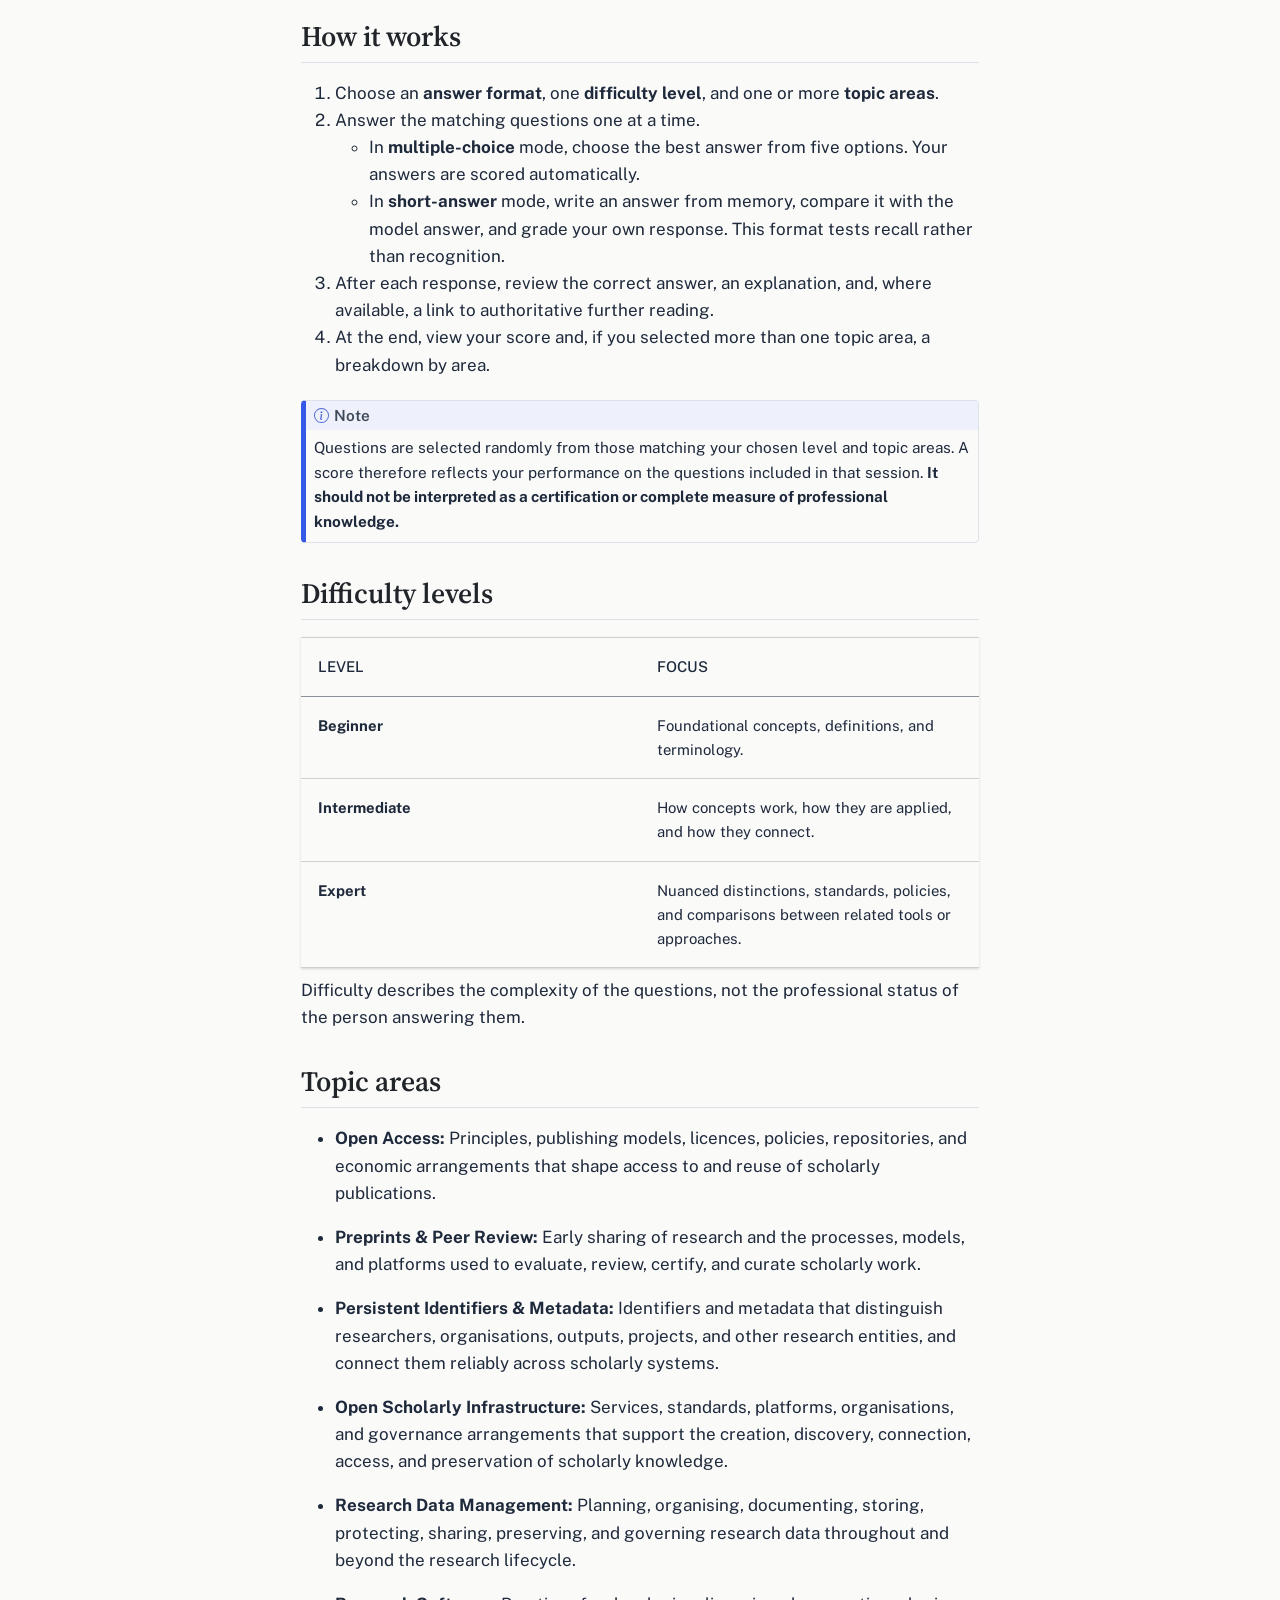
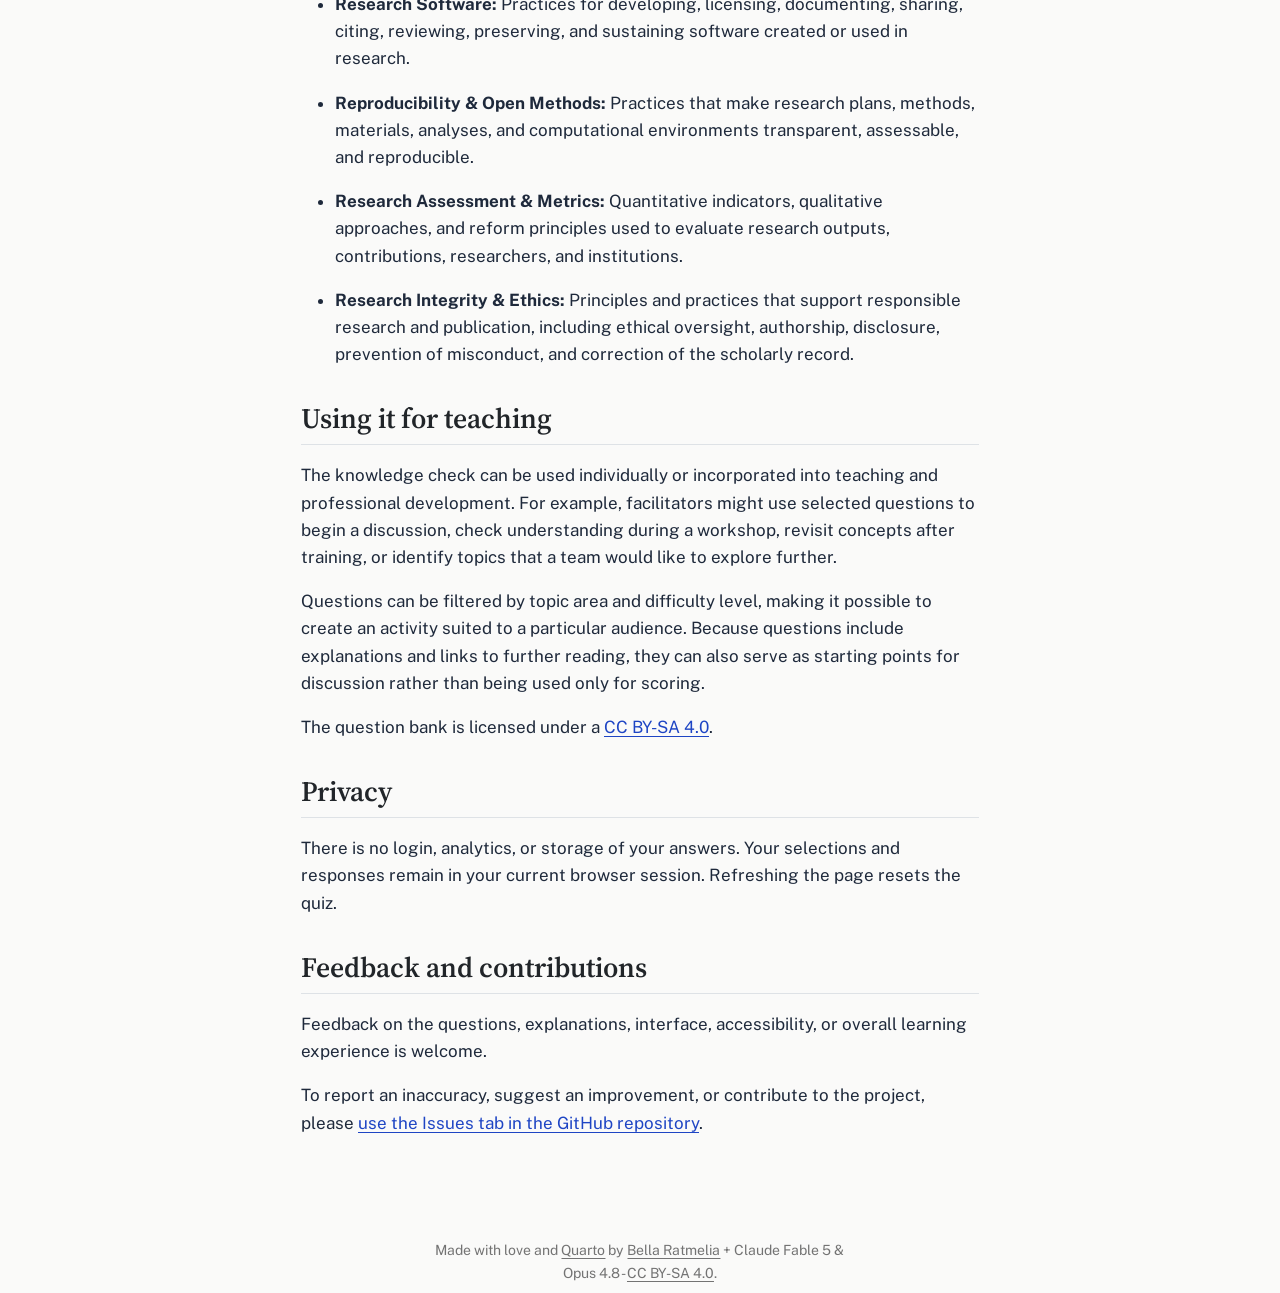
==== commit 73d632b5: "Built site for gh-pages" ====
--- a/about.html
+++ b/about.html
@@ -29,6 +29,7 @@
 <script src="site_libs/quarto-search/fuse.min.js"></script>
 <script src="site_libs/quarto-search/quarto-search.js"></script>
 <meta name="quarto:offset" content="./">
+<link href="./logo/oskc-favicon-512.png" rel="icon" type="image/png">
 <script src="site_libs/quarto-html/quarto.js" type="module"></script>
 <script src="site_libs/quarto-html/tabsets/tabsets.js" type="module"></script>
 <script src="site_libs/quarto-html/axe/axe-check.js" type="module"></script>
@@ -41,9 +42,9 @@
 <link href="site_libs/quarto-html/quarto-syntax-highlighting-7b89279ff1a6dce999919e0e67d4d9ec.css" rel="stylesheet" class="quarto-color-scheme-extra" id="quarto-text-highlighting-styles">
 <script src="site_libs/bootstrap/bootstrap.min.js"></script>
 <link href="site_libs/bootstrap/bootstrap-icons.css" rel="stylesheet">
-<link href="site_libs/bootstrap/bootstrap-95def464e4fb2f22e601f29e561bf4bf.min.css" rel="stylesheet" append-hash="true" class="quarto-color-scheme" id="quarto-bootstrap" data-mode="light">
-<link href="site_libs/bootstrap/bootstrap-dark-d2d9c7d9e0aa180550a0e2e98ee1e04d.min.css" rel="stylesheet" append-hash="true" class="quarto-color-scheme quarto-color-alternate" id="quarto-bootstrap" data-mode="light">
-<link href="site_libs/bootstrap/bootstrap-95def464e4fb2f22e601f29e561bf4bf.min.css" rel="stylesheet" append-hash="true" class="quarto-color-scheme-extra" id="quarto-bootstrap" data-mode="light">
+<link href="site_libs/bootstrap/bootstrap-685fb5d4853dc5fa47f0098d373eb71c.min.css" rel="stylesheet" append-hash="true" class="quarto-color-scheme" id="quarto-bootstrap" data-mode="light">
+<link href="site_libs/bootstrap/bootstrap-dark-685fb5d4853dc5fa47f0098d373eb71c.min.css" rel="stylesheet" append-hash="true" class="quarto-color-scheme quarto-color-alternate" id="quarto-bootstrap" data-mode="light">
+<link href="site_libs/bootstrap/bootstrap-685fb5d4853dc5fa47f0098d373eb71c.min.css" rel="stylesheet" append-hash="true" class="quarto-color-scheme-extra" id="quarto-bootstrap" data-mode="light">
 <script id="quarto-search-options" type="application/json">{
   "location": "navbar",
   "copy-button": false,
@@ -71,203 +72,36 @@
     "search-label": "Search"
   }
 }</script>
-<style>
-
-      .quarto-title-block .quarto-title-banner h1,
-      .quarto-title-block .quarto-title-banner h2,
-      .quarto-title-block .quarto-title-banner h3,
-      .quarto-title-block .quarto-title-banner h4,
-      .quarto-title-block .quarto-title-banner h5,
-      .quarto-title-block .quarto-title-banner h6
-      {
-        color: white;
-      }
-
-      .quarto-title-block .quarto-title-banner {
-        color: white;
-      }
-</style>
 <meta name="viewport" content="width=device-width, initial-scale=1">
 <link rel="preconnect" href="https://fonts.googleapis.com">
 <link rel="preconnect" href="https://fonts.gstatic.com" crossorigin="">
 <link href="https://fonts.googleapis.com/css2?family=Noto+Sans:ital,wght@0,100..900;1,100..900&amp;display=swap" rel="stylesheet">
 
 
+<meta property="og:title" content="About">
+<meta property="og:description" content="A self-assessment for librarians, research support professionals, and researchers interested in open scholarship.">
+<meta property="og:image" content="https://bellaratmelia.github.io/oskc/logo/oskc-social-card.png">
+<meta property="og:site_name" content="Open Scholarship Knowledge Check">
+<meta property="og:image:height" content="630">
+<meta property="og:image:width" content="1200">
+<meta name="twitter:title" content="About">
+<meta name="twitter:description" content="A self-assessment for librarians, research support professionals, and researchers interested in open scholarship.">
+<meta name="twitter:image" content="https://bellaratmelia.github.io/oskc/logo/oskc-social-card.png">
+<meta name="twitter:image-height" content="630">
+<meta name="twitter:image-width" content="1200">
+<meta name="twitter:card" content="summary_large_image">
 </head>
 
-<body class="floating nav-fixed quarto-light"><script id="quarto-html-before-body" type="application/javascript">
-    const toggleBodyColorMode = (bsSheetEl) => {
-      const mode = bsSheetEl.getAttribute("data-mode");
-      const bodyEl = window.document.querySelector("body");
-      if (mode === "dark") {
-        bodyEl.classList.add("quarto-dark");
-        bodyEl.classList.remove("quarto-light");
-      } else {
-        bodyEl.classList.add("quarto-light");
-        bodyEl.classList.remove("quarto-dark");
-      }
-    }
-    const toggleBodyColorPrimary = () => {
-      const bsSheetEl = window.document.querySelector("link#quarto-bootstrap:not([rel=disabled-stylesheet])");
-      if (bsSheetEl) {
-        toggleBodyColorMode(bsSheetEl);
-      }
-    }
-    const setColorSchemeToggle = (alternate) => {
-      const toggles = window.document.querySelectorAll('.quarto-color-scheme-toggle');
-      for (let i=0; i < toggles.length; i++) {
-        const toggle = toggles[i];
-        if (toggle) {
-          if (alternate) {
-            toggle.classList.add("alternate");
-          } else {
-            toggle.classList.remove("alternate");
-          }
-        }
-      }
-    };
-    const toggleColorMode = (alternate) => {
-      // Switch the stylesheets
-      const primaryStylesheets = window.document.querySelectorAll('link.quarto-color-scheme:not(.quarto-color-alternate)');
-      const alternateStylesheets = window.document.querySelectorAll('link.quarto-color-scheme.quarto-color-alternate');
-      manageTransitions('#quarto-margin-sidebar .nav-link', false);
-      if (alternate) {
-        // note: dark is layered on light, we don't disable primary!
-        enableStylesheet(alternateStylesheets);
-        for (const sheetNode of alternateStylesheets) {
-          if (sheetNode.id === "quarto-bootstrap") {
-            toggleBodyColorMode(sheetNode);
-          }
-        }
-      } else {
-        disableStylesheet(alternateStylesheets);
-        enableStylesheet(primaryStylesheets)
-        toggleBodyColorPrimary();
-      }
-      manageTransitions('#quarto-margin-sidebar .nav-link', true);
-      // Switch the toggles
-      setColorSchemeToggle(alternate)
-      // Hack to workaround the fact that safari doesn't
-      // properly recolor the scrollbar when toggling (#1455)
-      if (navigator.userAgent.indexOf('Safari') > 0 && navigator.userAgent.indexOf('Chrome') == -1) {
-        manageTransitions("body", false);
-        window.scrollTo(0, 1);
-        setTimeout(() => {
-          window.scrollTo(0, 0);
-          manageTransitions("body", true);
-        }, 40);
-      }
-    }
-    const disableStylesheet = (stylesheets) => {
-      for (let i=0; i < stylesheets.length; i++) {
-        const stylesheet = stylesheets[i];
-        stylesheet.rel = 'disabled-stylesheet';
-      }
-    }
-    const enableStylesheet = (stylesheets) => {
-      for (let i=0; i < stylesheets.length; i++) {
-        const stylesheet = stylesheets[i];
-        if(stylesheet.rel !== 'stylesheet') { // for Chrome, which will still FOUC without this check
-          stylesheet.rel = 'stylesheet';
-        }
-      }
-    }
-    const manageTransitions = (selector, allowTransitions) => {
-      const els = window.document.querySelectorAll(selector);
-      for (let i=0; i < els.length; i++) {
-        const el = els[i];
-        if (allowTransitions) {
-          el.classList.remove('notransition');
-        } else {
-          el.classList.add('notransition');
-        }
-      }
-    }
-    const isFileUrl = () => {
-      return window.location.protocol === 'file:';
-    }
-    const hasAlternateSentinel = () => {
-      let styleSentinel = getColorSchemeSentinel();
-      if (styleSentinel !== null) {
-        return styleSentinel === "alternate";
-      } else {
-        return false;
-      }
-    }
-    const setStyleSentinel = (alternate) => {
-      const value = alternate ? "alternate" : "default";
-      if (!isFileUrl()) {
-        window.localStorage.setItem("quarto-color-scheme", value);
-      } else {
-        localAlternateSentinel = value;
-      }
-    }
-    const getColorSchemeSentinel = () => {
-      if (!isFileUrl()) {
-        const storageValue = window.localStorage.getItem("quarto-color-scheme");
-        return storageValue != null ? storageValue : localAlternateSentinel;
-      } else {
-        return localAlternateSentinel;
-      }
-    }
-    const toggleGiscusIfUsed = (isAlternate, darkModeDefault) => {
-      const baseTheme = document.querySelector('#giscus-base-theme')?.value ?? 'light';
-      const alternateTheme = document.querySelector('#giscus-alt-theme')?.value ?? 'dark';
-      let newTheme = '';
-      if(authorPrefersDark) {
-        newTheme = isAlternate ? baseTheme : alternateTheme;
-      } else {
-        newTheme = isAlternate ? alternateTheme : baseTheme;
-      }
-      const changeGiscusTheme = () => {
-        // From: https://github.com/giscus/giscus/issues/336
-        const sendMessage = (message) => {
-          const iframe = document.querySelector('iframe.giscus-frame');
-          if (!iframe) return;
-          iframe.contentWindow.postMessage({ giscus: message }, 'https://giscus.app');
-        }
-        sendMessage({
-          setConfig: {
-            theme: newTheme
-          }
-        });
-      }
-      const isGiscussLoaded = window.document.querySelector('iframe.giscus-frame') !== null;
-      if (isGiscussLoaded) {
-        changeGiscusTheme();
-      }
-    };
-    const authorPrefersDark = false;
-    const darkModeDefault = authorPrefersDark;
-      document.querySelector('link#quarto-text-highlighting-styles.quarto-color-scheme-extra').rel = 'disabled-stylesheet';
-      document.querySelector('link#quarto-bootstrap.quarto-color-scheme-extra').rel = 'disabled-stylesheet';
-    let localAlternateSentinel = darkModeDefault ? 'alternate' : 'default';
-    // Dark / light mode switch
-    window.quartoToggleColorScheme = () => {
-      // Read the current dark / light value
-      let toAlternate = !hasAlternateSentinel();
-      toggleColorMode(toAlternate);
-      setStyleSentinel(toAlternate);
-      toggleGiscusIfUsed(toAlternate, darkModeDefault);
-      window.dispatchEvent(new Event('resize'));
-    };
-    // Switch to dark mode if need be
-    if (hasAlternateSentinel()) {
-      toggleColorMode(true);
-    } else {
-      toggleColorMode(false);
-    }
-  </script>
+<body class="floating nav-fixed quarto-light">
 
 <div id="quarto-search-results"></div>
-  <header id="quarto-header" class="headroom fixed-top quarto-banner">
+  <header id="quarto-header" class="headroom fixed-top">
     <nav class="navbar navbar-expand-lg " data-bs-theme="dark">
       <div class="navbar-container container-fluid">
       <div class="navbar-brand-container mx-auto">
     <a href="./index.html" class="navbar-brand navbar-brand-logo">
-    </a>
-    <a class="navbar-brand" href="./index.html">
-    <span class="navbar-title">Open Scholarship Knowledge Check</span>
+    <img src="./logo/oskc-typelogo.png" alt="Open Scholarship Knowledge Check" class="navbar-logo light-content">
+    <img src="./logo/oskc-typelogo.png" alt="Open Scholarship Knowledge Check" class="navbar-logo dark-content">
     </a>
   </div>
             <div id="quarto-search" class="" title="Search"></div>
@@ -291,30 +125,13 @@
 </ul>
           </div> <!-- /navcollapse -->
             <div class="quarto-navbar-tools">
-    <a href="https://github.com/bellaratmelia/os-knowledge-check/" title="" class="quarto-navigation-tool px-1" aria-label=""><i class="bi bi-github"></i></a>
-  <a href="" class="quarto-color-scheme-toggle quarto-navigation-tool  px-1" onclick="window.quartoToggleColorScheme(); return false;" title="Toggle dark mode"><i class="bi"></i></a>
+    <a href="https://github.com/bellaratmelia/oskc/" title="" class="quarto-navigation-tool px-1" aria-label=""><i class="bi bi-github"></i></a>
 </div>
       </div> <!-- /container-fluid -->
     </nav>
 </header>
 <!-- content -->
-<header id="title-block-header" class="quarto-title-block default toc-left page-columns page-full">
-  <div class="quarto-title-banner page-columns page-full">
-    <div class="quarto-title column-body">
-      <h1 class="title">About the Open Scholarship Knowledge Check</h1>
-                      </div>
-  </div>
-    
-  
-  <div class="quarto-title-meta">
-
-      
-    
-      
-    </div>
-    
-  
-  </header><div id="quarto-content" class="quarto-container page-columns page-rows-contents page-layout-article page-navbar">
+<div id="quarto-content" class="quarto-container page-columns page-rows-contents page-layout-article page-navbar">
 <!-- sidebar -->
   <nav id="quarto-sidebar" class="sidebar collapse collapse-horizontal quarto-sidebar-collapse-item sidebar-navigation floating overflow-auto">
     <nav id="TOC" role="doc-toc" class="toc-active">
@@ -338,12 +155,26 @@
     <div id="quarto-margin-sidebar" class="sidebar margin-sidebar zindex-bottom">
     </div>
 <!-- main -->
-<main class="content quarto-banner-title-block" id="quarto-document-content">
-
+<main class="content" id="quarto-document-content">
 <a class="qa-skip-link" href="#quarto-document-content">Skip to main content</a>
 
-
-
+<header id="title-block-header" class="quarto-title-block default">
+<div class="quarto-title">
+<h1 class="title">About the Open Scholarship Knowledge Check</h1>
+</div>
+
+
+
+<div class="quarto-title-meta">
+
+    
+  
+    
+  </div>
+  
+
+
+</header>
 
 
 <section id="what-this-is" class="level2">
@@ -456,19 +287,6 @@
 </main> <!-- /main -->
 <script id="quarto-html-after-body" type="application/javascript">
   window.document.addEventListener("DOMContentLoaded", function (event) {
-    // Ensure there is a toggle, if there isn't float one in the top right
-    if (window.document.querySelector('.quarto-color-scheme-toggle') === null) {
-      const a = window.document.createElement('a');
-      a.classList.add('top-right');
-      a.classList.add('quarto-color-scheme-toggle');
-      a.href = "";
-      a.onclick = function() { try { window.quartoToggleColorScheme(); } catch {} return false; };
-      const i = window.document.createElement("i");
-      i.classList.add('bi');
-      a.appendChild(i);
-      window.document.body.appendChild(a);
-    }
-    setColorSchemeToggle(hasAlternateSentinel())
     const icon = "";
     const anchorJS = new window.AnchorJS();
     anchorJS.options = {
@@ -540,7 +358,7 @@
     }
       var localhostRegex = new RegExp(/^(?:http|https):\/\/localhost\:?[0-9]*\//);
       var mailtoRegex = new RegExp(/^mailto:/);
-        var filterRegex = new RegExp("https:\/\/bellaratmelia\.github\.io\/os-knowledge-check\/");
+        var filterRegex = new RegExp("https:\/\/bellaratmelia\.github\.io\/oskc");
       var isInternal = (href) => {
           return filterRegex.test(href) || localhostRegex.test(href) || mailtoRegex.test(href);
       }
